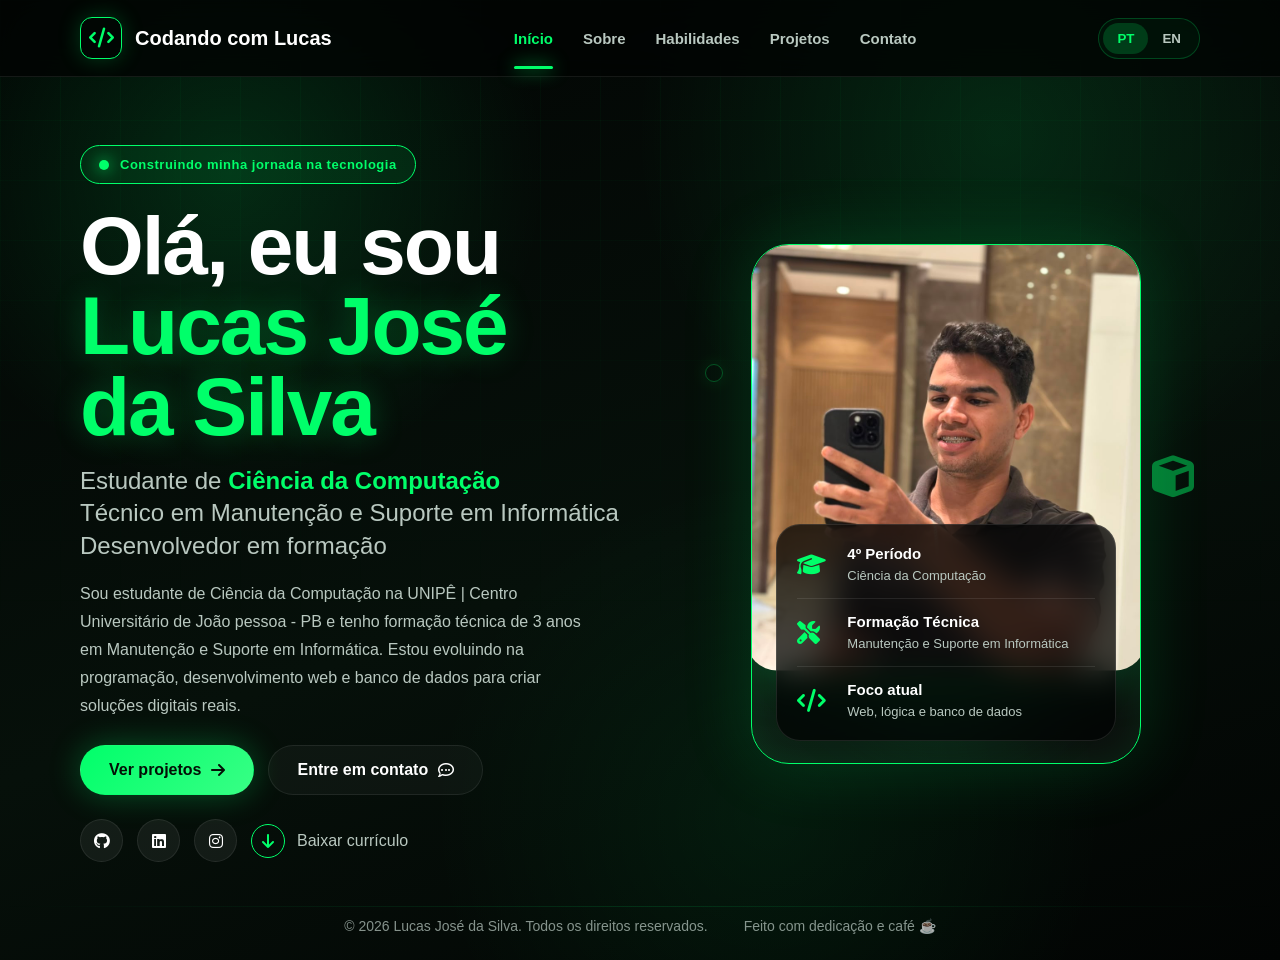
==== index.html @ 845e0bb3 "Add files via upload" ====
<!DOCTYPE html>
<html lang="pt-BR">
<head>
  <meta charset="UTF-8" />
  <meta name="viewport" content="width=device-width, initial-scale=1.0" />

<title>Lucas José da Silva | Desenvolvedor em Formação</title>

<meta
  name="description"
  content="Portfólio de Lucas José da Silva, estudante de Ciência da Computação e desenvolvedor em formação."
/>
  <!-- Ícones -->
  <link
    rel="stylesheet"
    href="https://cdnjs.cloudflare.com/ajax/libs/font-awesome/6.5.1/css/all.min.css"
  />

  <!-- CSS -->
  <link rel="stylesheet" href="style.css" />
</head>

<body>
  <header class="header">
    <div class="container navbar">
      <a href="index.html" class="logo"> 
        <div class="logo-icon">
          <i class="fa-solid fa-code"></i>
        </div>
        <span>Codando com Lucas</span>
      </a>

      <nav class="menu">
  <a href="index.html" class="active" data-i18n="navHome">Início</a>
  <a href="sobre.html" data-i18n="navAbout">Sobre</a>
  <a href="habilidades.html" data-i18n="navSkills">Habilidades</a>
  <a href="projetos.html" data-i18n="navProjects">Projetos</a>
  <a href="contato.html" data-i18n="navContact">Contato</a>
</nav>

      <div class="language-switch">
        <button class="lang-option active" id="ptBtn">PT</button>
        <button class="lang-option" id="enBtn">EN</button>
      </div>
    </div>

  </header>

  <main>
    <!-- INÍCIO -->
    <section id="inicio" class="hero">
      <div class="container hero-content">
        <div class="hero-text">
          <div class="badge">
            <span class="badge-dot"></span>
            <span data-i18n="badge">Construindo minha jornada na tecnologia</span>
          </div>

          <h1>
            <span data-i18n="heroHello">Olá, eu sou</span>
            <strong>Lucas José<br />da Silva</strong>
          </h1>

          <h2>
  <span data-i18n="heroRole1">Estudante de</span>
  <strong data-i18n="heroRole2">Ciência da Computação</strong><br />
  <span data-i18n="heroRole3">Técnico em Manutenção e Suporte em Informática</span><br />
  <span data-i18n="heroRole4">Desenvolvedor em formação</span>
</h2>

          <p class="hero-description" data-i18n="heroDescription">
  Sou estudante de Ciência da Computação na UNIPÊ | Centro Universitário de João pessoa - PB  e tenho
  formação técnica de 3 anos em Manutenção e Suporte em Informática. Estou
  evoluindo na programação, desenvolvimento web e banco de dados para criar
  soluções digitais reais.
</p>

          <div class="hero-actions">
            <a href="projetos.html" class="btn btn-primary">
              <span data-i18n="btnProjects">Ver projetos</span>
              <i class="fa-solid fa-arrow-right"></i>
            </a>

            <a href="contato.html" class="btn btn-outline">
              <span data-i18n="btnContact">Entre em contato</span>
              <i class="fa-regular fa-comment-dots"></i>
            </a>
          </div>

          <div class="social-row">
            <a href="https://github.com/LucasJose17" target="_blank" class="social-icon" aria-label="GitHub">
              <i class="fa-brands fa-github"></i>
            </a>

            <a href="#" target="_blank" class="social-icon" aria-label="LinkedIn">
              <i class="fa-brands fa-linkedin"></i>
            </a>

            <a href="https://www.instagram.com/codandocomlucas" target="_blank" class="social-icon" aria-label="Instagram">
              <i class="fa-brands fa-instagram"></i>
            </a>

            <a href="#" class="download-cv">
              <span class="download-icon">
                <i class="fa-solid fa-arrow-down"></i>
              </span>
              <span data-i18n="downloadCv">Baixar currículo</span>
            </a>
          </div>
        </div>

        <div class="hero-image-area">
          <div class="tech-orbit orbit-one"></div>
          <div class="tech-orbit orbit-two"></div>
          <div class="tech-cube">
            <i class="fa-solid fa-cube"></i>
          </div>

          <div class="photo-card">
            <div class="photo-glow"></div>

            <img
              src="foto-lucas.jpg"
              alt="Foto de Lucas José da Silva"
              class="profile-photo"
              onerror="this.style.display='none'; document.querySelector('.photo-fallback').style.display='grid';"
            />

            <div class="photo-fallback">LJ</div>

            <div class="info-card">
              <div class="info-item">
                <i class="fa-solid fa-graduation-cap"></i>
                <div>
                  <strong>4º Período</strong>
                  <span data-i18n="infoCourse">Ciência da Computação</span>
                </div>
              </div>

              <div class="info-line"></div>

              <div class="info-item">
  <i class="fa-solid fa-screwdriver-wrench"></i>
  <div>
    <strong data-i18n="infoFocus">Formação Técnica</strong>
    <span data-i18n="infoFocusText">Manutenção e Suporte em Informática</span>
  </div>
</div>

              <div class="info-line"></div>

              <div class="info-item">
  <i class="fa-solid fa-code"></i>
  <div>
    <strong data-i18n="infoGoal">Foco atual</strong>
    <span data-i18n="infoGoalText">Web, lógica e banco de dados</span>
  </div>
</div>
              </div>
            </div>
          </div>
        </div>
      </div>
    </section>
  </main>

  <footer>
    <p>© 2026 Lucas José da Silva. Todos os direitos reservados.</p>
    <p data-i18n="footerText">Feito com dedicação e café ☕</p>
  </footer>

  <script src="script.js"></script>
</body>
</html>
---- style.css ----
* {
  margin: 0;
  padding: 0;
  box-sizing: border-box;
  scroll-behavior: smooth;
}

:root {
  --bg: #020403;
  --bg-2: #06100a;
  --card: rgba(255, 255, 255, 0.055);
  --card-2: rgba(0, 255, 112, 0.08);
  --border: rgba(0, 255, 112, 0.22);
  --border-2: rgba(255, 255, 255, 0.08);
  --text: #ffffff;
  --muted: #b9c8c0;
  --primary: #00ff6a;
  --primary-2: #38ff85;
  --dark: #031006;
  --line: rgba(0, 255, 112, 0.13);
}

body {
  font-family: Arial, Helvetica, sans-serif;
  background:
    radial-gradient(circle at 18% 18%, rgba(0, 255, 106, 0.14), transparent 24%),
    radial-gradient(circle at 78% 14%, rgba(0, 255, 106, 0.12), transparent 28%),
    radial-gradient(circle at 60% 85%, rgba(0, 255, 106, 0.07), transparent 30%),
    linear-gradient(160deg, #020403, #06100a 55%, #020403);
  color: var(--text);
  min-height: 100vh;
  overflow-x: hidden;
}

body::before {
  content: "";
  position: fixed;
  inset: 0;
  background-image:
    linear-gradient(rgba(0, 255, 106, 0.035) 1px, transparent 1px),
    linear-gradient(90deg, rgba(0, 255, 106, 0.035) 1px, transparent 1px);
  background-size: 60px 60px;
  mask-image: linear-gradient(to bottom, black, transparent 72%);
  pointer-events: none;
  z-index: -1;
}

a {
  color: inherit;
  text-decoration: none;
}

.container {
  width: min(1120px, 92%);
  margin: 0 auto;
}

/* HEADER */
.header {
  position: sticky;
  top: 0;
  z-index: 100;
  backdrop-filter: blur(18px);
  background: rgba(2, 4, 3, 0.82);
  border-bottom: 1px solid var(--border-2);
}

.navbar {
  height: 76px;
  display: flex;
  align-items: center;
  justify-content: space-between;
}

.logo {
  display: flex;
  align-items: center;
  gap: 13px;
  font-weight: 900;
  font-size: 20px;
}

.logo-icon {
  width: 42px;
  height: 42px;
  border: 1px solid var(--primary);
  border-radius: 12px;
  display: grid;
  place-items: center;
  color: var(--primary);
  box-shadow: 0 0 22px rgba(0, 255, 106, 0.22);
}

.menu {
  display: flex;
  align-items: center;
  gap: 30px;
}

.menu a {
  color: var(--muted);
  font-weight: 700;
  font-size: 15px;
  position: relative;
  transition: 0.25s;
}

.menu a:hover,
.menu a.active {
  color: var(--primary);
}

.menu a.active::after {
  content: "";
  position: absolute;
  left: 0;
  bottom: -22px;
  width: 100%;
  height: 3px;
  background: var(--primary);
  border-radius: 20px;
  box-shadow: 0 0 18px var(--primary);
}

.language-switch {
  display: flex;
  align-items: center;
  border: 1px solid var(--border);
  border-radius: 999px;
  padding: 4px;
  background: rgba(0, 255, 106, 0.045);
}

.lang-option {
  border: none;
  background: transparent;
  color: var(--muted);
  padding: 8px 14px;
  border-radius: 999px;
  cursor: pointer;
  font-weight: 900;
}

.lang-option.active {
  background: rgba(0, 255, 106, 0.18);
  color: var(--primary);
}

/* HERO */
.hero {
  position: relative;
  padding: 68px 0 44px;
}

.hero::after {
  content: "";
  position: absolute;
  left: 0;
  right: 0;
  bottom: -1px;
  height: 1px;
  background: linear-gradient(90deg, transparent, var(--line), transparent);
}

.hero-content {
  display: grid;
  grid-template-columns: 1.05fr 0.95fr;
  align-items: center;
  gap: 52px;
}

.badge {
  width: fit-content;
  display: inline-flex;
  align-items: center;
  gap: 11px;
  padding: 11px 18px;
  border-radius: 999px;
  border: 1px solid var(--primary);
  color: var(--primary);
  background: rgba(0, 255, 106, 0.08);
  font-size: 13px;
  font-weight: 900;
  letter-spacing: 0.5px;
  margin-bottom: 22px;
}

.badge-dot {
  width: 10px;
  height: 10px;
  border-radius: 999px;
  background: var(--primary);
  box-shadow: 0 0 16px var(--primary);
}

.hero-text h1 {
  font-size: clamp(44px, 6.7vw, 82px);
  line-height: 0.98;
  margin-bottom: 18px;
  letter-spacing: -2px;
}

.hero-text h1 span {
  display: block;
  color: white;
}

.hero-text h1 strong {
  display: block;
  color: var(--primary);
  text-shadow: 0 0 30px rgba(0, 255, 106, 0.25);
}

.hero-text h2 {
  font-size: 24px;
  line-height: 1.35;
  color: var(--muted);
  font-weight: 500;
  margin-bottom: 18px;
}

.hero-text h2 strong {
  color: var(--primary);
  font-weight: 900;
}

.hero-text p {
  max-width: 520px;
  color: var(--muted);
  line-height: 1.75;
  font-size: 16px;
  margin-bottom: 25px;
}

.hero-actions {
  display: flex;
  gap: 14px;
  flex-wrap: wrap;
  margin-bottom: 24px;
}

.btn {
  display: inline-flex;
  align-items: center;
  justify-content: center;
  gap: 10px;
  min-height: 50px;
  padding: 0 28px;
  border-radius: 999px;
  font-weight: 900;
  transition: 0.25s;
  border: 1px solid transparent;
}

.btn:hover {
  transform: translateY(-4px);
}

.btn-primary {
  background: linear-gradient(135deg, var(--primary), var(--primary-2));
  color: var(--dark);
  box-shadow: 0 0 32px rgba(0, 255, 106, 0.28);
}

.btn-outline {
  border-color: var(--border-2);
  background: rgba(255, 255, 255, 0.035);
  color: white;
}

.social-row {
  display: flex;
  align-items: center;
  flex-wrap: wrap;
  gap: 14px;
}

.social-icon {
  width: 43px;
  height: 43px;
  border-radius: 999px;
  display: grid;
  place-items: center;
  background: rgba(255, 255, 255, 0.06);
  border: 1px solid var(--border-2);
  color: white;
  transition: 0.25s;
}

.social-icon:hover {
  color: var(--primary);
  border-color: var(--primary);
  transform: translateY(-4px);
  box-shadow: 0 0 24px rgba(0, 255, 106, 0.18);
}

.download-cv {
  display: inline-flex;
  align-items: center;
  gap: 12px;
  color: var(--muted);
  transition: 0.25s;
}

.download-cv:hover {
  color: var(--primary);
}

.download-icon {
  width: 34px;
  height: 34px;
  border-radius: 999px;
  border: 1px solid var(--primary);
  display: grid;
  place-items: center;
  color: var(--primary);
}

/* FOTO */
.hero-image-area {
  position: relative;
  min-height: 520px;
  display: flex;
  align-items: center;
  justify-content: center;
}

.photo-card {
  position: relative;
  width: min(390px, 100%);
  height: 520px;
  border-radius: 38px;
  border: 1px solid var(--primary);
  background:
    radial-gradient(circle at center, rgba(0, 255, 106, 0.20), transparent 58%),
    rgba(255, 255, 255, 0.035);
  box-shadow:
    0 0 70px rgba(0, 255, 106, 0.16),
    inset 0 0 35px rgba(0, 255, 106, 0.08);
  overflow: hidden;
}

.photo-glow {
  position: absolute;
  inset: 38px;
  border-radius: 50%;
  background: rgba(0, 255, 106, 0.18);
  filter: blur(40px);
}

.profile-photo {
  position: absolute;
  left: 50%;
  top: 8px;
  transform: translateX(-50%) scale(1.12);
  width: 92%;
  height: 76%;
  object-fit: cover;
  object-position: center 18%;
  z-index: 2;
  border-radius: 28px;
  filter: drop-shadow(0 0 24px rgba(0, 255, 106, 0.25));
}

.photo-fallback {
  display: none;
  position: absolute;
  inset: 40px 40px 160px;
  border-radius: 32px;
  place-items: center;
  font-size: 72px;
  font-weight: 900;
  color: var(--primary);
  background: rgba(0, 255, 106, 0.08);
  z-index: 2;
}

.info-card {
  position: absolute;
  left: 24px;
  right: 24px;
  bottom: 22px;
  padding: 20px;
  border-radius: 24px;
  background: rgba(2, 4, 3, 0.74);
  backdrop-filter: blur(16px);
  border: 1px solid rgba(255, 255, 255, 0.10);
  z-index: 5;
}

.info-item {
  display: flex;
  align-items: center;
  gap: 18px;
}

.info-item i {
  width: 32px;
  color: var(--primary);
  font-size: 23px;
}

.info-item strong {
  display: block;
  font-size: 15px;
  margin-bottom: 4px;
}

.info-item span {
  color: var(--muted);
  font-size: 13px;
}

.info-line {
  height: 1px;
  background: rgba(255, 255, 255, 0.09);
  margin: 14px 0;
}

.tech-orbit {
  position: absolute;
  border: 1px solid rgba(0, 255, 106, 0.28);
  border-radius: 999px;
  box-shadow: 0 0 18px rgba(0, 255, 106, 0.14);
}

.orbit-one {
  width: 18px;
  height: 18px;
  left: 12px;
  top: 120px;
}

.orbit-two {
  width: 10px;
  height: 10px;
  right: 70px;
  top: 35px;
}

.tech-cube {
  position: absolute;
  right: 6px;
  top: 210px;
  color: rgba(0, 255, 106, 0.45);
  font-size: 42px;
}

/* LINHA */
.wave-line {
  width: 100%;
  height: 42px;
  background:
    radial-gradient(80% 70% at 50% 0%, rgba(0, 255, 106, 0.11), transparent 60%);
  border-top: 1px solid rgba(0, 255, 106, 0.18);
}

/* MÉTRICAS */
.metrics-section {
  padding: 0 0 28px;
}

.metrics {
  display: grid;
  grid-template-columns: repeat(4, 1fr);
  border: 1px solid var(--border-2);
  background: rgba(255, 255, 255, 0.035);
  border-radius: 16px;
  overflow: hidden;
  box-shadow: 0 0 42px rgba(0, 255, 106, 0.07);
}

.metric {
  display: flex;
  align-items: center;
  gap: 22px;
  padding: 26px 34px;
  border-right: 1px solid var(--border-2);
}

.metric:last-child {
  border-right: none;
}

.metric i {
  color: var(--primary);
  font-size: 34px;
}

.metric strong {
  display: block;
  color: var(--primary);
  font-size: 32px;
  line-height: 1;
  margin-bottom: 8px;
}

.metric span {
  color: var(--muted);
  line-height: 1.35;
}

/* SEÇÕES */
.section {
  padding: 34px 0 34px;
}

.section-label {
  display: inline-block;
  color: var(--primary);
  text-transform: uppercase;
  font-size: 13px;
  font-weight: 900;
  margin-bottom: 10px;
}

.section-title {
  font-size: clamp(28px, 4vw, 36px);
  margin-bottom: 14px;
}

.section-description {
  color: var(--muted);
  line-height: 1.65;
  max-width: 610px;
  margin-bottom: 26px;
}

/* SOBRE */
.about-grid {
  display: grid;
  grid-template-columns: repeat(3, 1fr);
  gap: 22px;
}

.about-card {
  padding: 24px;
  border-radius: 16px;
  background:
    linear-gradient(135deg, rgba(0, 255, 106, 0.055), rgba(255, 255, 255, 0.03));
  border: 1px solid var(--border-2);
  display: flex;
  gap: 22px;
  min-height: 140px;
  transition: 0.25s;
}

.about-card:hover {
  transform: translateY(-5px);
  border-color: var(--border);
}

.about-card i {
  color: var(--primary);
  font-size: 30px;
  margin-top: 4px;
}

.about-card h3 {
  margin-bottom: 8px;
}

.about-card p {
  color: var(--muted);
  line-height: 1.55;
  font-size: 15px;
}

/* HABILIDADES */
.skills-grid {
  display: grid;
  grid-template-columns: repeat(7, 1fr);
  gap: 14px;
}

.skill-card {
  min-height: 130px;
  border-radius: 14px;
  border: 1px solid var(--border-2);
  background: rgba(255, 255, 255, 0.035);
  display: grid;
  place-items: center;
  text-align: center;
  padding: 18px;
  transition: 0.25s;
}

.skill-card:hover {
  transform: translateY(-5px);
  border-color: var(--border);
  box-shadow: 0 0 28px rgba(0, 255, 106, 0.10);
}

.skill-card i {
  font-size: 42px;
  margin-bottom: 10px;
}

.skill-card h3 {
  font-size: 16px;
  margin-bottom: 6px;
}

.skill-card span {
  color: var(--muted);
  font-size: 14px;
}

.html {
  color: #e44d26;
}

.css {
  color: #1572b6;
}

.js {
  color: #f7df1e;
}

.python {
  color: #3776ab;
}

.java {
  color: #f89820;
}

.mysql {
  color: #00758f;
}

.git {
  color: #f05032;
}

.center-button {
  margin-top: 20px;
  display: flex;
  justify-content: center;
}

.btn-small {
  display: inline-flex;
  align-items: center;
  gap: 12px;
  border: 1px solid var(--primary);
  color: var(--primary);
  padding: 12px 40px;
  border-radius: 999px;
  font-weight: 900;
  transition: 0.25s;
}

.btn-small:hover {
  background: rgba(0, 255, 106, 0.10);
}

/* PROJETOS */
.projects-grid {
  display: grid;
  grid-template-columns: repeat(4, 1fr);
  gap: 18px;
}

.project-card {
  position: relative;
  min-height: 220px;
  border-radius: 16px;
  border: 1px solid var(--border-2);
  background:
    linear-gradient(135deg, rgba(0, 255, 106, 0.06), rgba(255, 255, 255, 0.03));
  padding: 26px 20px;
  text-align: center;
  overflow: hidden;
  transition: 0.25s;
}

.project-card::before {
  content: "";
  position: absolute;
  width: 90px;
  height: 90px;
  left: -30px;
  top: -30px;
  background: rgba(0, 255, 106, 0.08);
  filter: blur(8px);
}

.project-card:hover {
  transform: translateY(-5px);
  border-color: var(--border);
}

.project-number {
  position: absolute;
  left: 16px;
  top: 14px;
  color: var(--primary);
  font-weight: 900;
  font-size: 18px;
}

.project-card i {
  margin-top: 22px;
  color: var(--primary);
  font-size: 42px;
  margin-bottom: 16px;
}

.project-card h3 {
  margin-bottom: 10px;
  font-size: 17px;
}

.project-card p {
  color: var(--muted);
  line-height: 1.45;
  font-size: 14px;
  margin-bottom: 18px;
}

.project-tags {
  display: flex;
  justify-content: center;
  gap: 8px;
  flex-wrap: wrap;
}

.project-tags span {
  color: var(--primary);
  border: 1px solid rgba(0, 255, 106, 0.22);
  background: rgba(0, 255, 106, 0.08);
  border-radius: 999px;
  padding: 5px 12px;
  font-size: 12px;
}

/* CONTATO */
.contact-section {
  padding: 28px 0 18px;
}

.contact-box {
  min-height: 92px;
  padding: 20px 28px;
  border-radius: 16px;
  border: 1px solid var(--border-2);
  background:
    linear-gradient(135deg, rgba(0, 255, 106, 0.08), rgba(255, 255, 255, 0.035));
  display: grid;
  grid-template-columns: auto 1fr auto;
  align-items: center;
  gap: 24px;
}

.contact-icon {
  color: var(--primary);
  font-size: 48px;
  filter: drop-shadow(0 0 18px rgba(0, 255, 106, 0.35));
}

.contact-text h2 {
  font-size: 28px;
  margin-bottom: 6px;
}

.contact-text p {
  color: var(--muted);
  line-height: 1.45;
}

.contact-actions {
  display: flex;
  align-items: center;
  gap: 12px;
}

/* FOOTER */
footer {
  padding: 12px 0 26px;
  display: flex;
  justify-content: center;
  gap: 36px;
  color: rgba(185, 200, 192, 0.72);
  font-size: 14px;
}

/* RESPONSIVO */
@media (max-width: 1020px) {
  .hero-content {
    grid-template-columns: 1fr;
  }

  .hero-image-area {
    min-height: 460px;
  }

  .metrics {
    grid-template-columns: repeat(2, 1fr);
  }

  .metric:nth-child(2) {
    border-right: none;
  }

  .about-grid {
    grid-template-columns: 1fr;
  }

  .skills-grid {
    grid-template-columns: repeat(3, 1fr);
  }

  .projects-grid {
    grid-template-columns: repeat(2, 1fr);
  }

  .contact-box {
    grid-template-columns: 1fr;
    text-align: center;
  }

  .contact-actions {
    justify-content: center;
    flex-wrap: wrap;
  }
}

/* AJUSTE GERAL PARA CELULAR */
@media (max-width: 760px) {
  .container {
    width: min(92%, 680px);
  }

  .header {
    position: sticky;
    top: 0;
  }

  .navbar {
    height: auto;
    padding: 16px 0;
    flex-wrap: wrap;
    gap: 14px;
  }

  .logo span {
    font-size: 18px;
  }

  .logo-icon {
    width: 48px;
    height: 48px;
  }

  .language-switch {
    margin-left: auto;
  }

  .menu {
    display: flex;
    width: 100%;
    overflow-x: auto;
    gap: 18px;
    padding: 12px 0 6px;
  }

  .menu a {
    white-space: nowrap;
    font-size: 14px;
  }

  .menu a.active::after {
    bottom: -7px;
  }

  .hero {
    padding-top: 38px;
    padding-bottom: 50px;
  }

  .hero-content {
    display: flex;
    flex-direction: column;
    gap: 34px;
  }

  .badge {
    max-width: 100%;
    font-size: 13px;
    line-height: 1.4;
  }

  .hero-text h1 {
    font-size: 46px;
    line-height: 1;
    letter-spacing: -1px;
  }

  .hero-text h2 {
    font-size: 20px;
    line-height: 1.45;
  }

  .hero-description,
  .hero-text p {
    max-width: 100%;
    font-size: 17px;
    line-height: 1.7;
    margin-bottom: 24px;
  }

  .hero-actions {
    flex-direction: column;
    margin-bottom: 24px;
  }

  .btn {
    width: 100%;
  }

  .social-row {
    margin-bottom: 22px;
  }

  .hero-image-area {
    min-height: auto;
    margin-top: 8px;
  }

  .photo-card {
    width: 100%;
    max-width: 360px;
    height: 470px;
    margin: 0 auto;
  }

  .profile-photo {
    top: 0;
    width: 100%;
    height: 62%;
    transform: translateX(-50%) scale(1.08);
    object-position: center 25%;
  }

  .info-card {
    left: 16px;
    right: 16px;
    bottom: 16px;
    padding: 17px;
  }

  .info-item {
    gap: 14px;
  }

  .info-item i {
    font-size: 21px;
  }

  .info-item strong {
    font-size: 15px;
  }

  .info-item span {
    font-size: 13px;
  }

  .metrics {
    grid-template-columns: 1fr;
  }

  .metric {
    border-right: none;
    border-bottom: 1px solid var(--border-2);
  }

  .metric:last-child {
    border-bottom: none;
  }

  .skills-grid {
    grid-template-columns: repeat(2, 1fr);
  }

  .projects-grid {
    grid-template-columns: 1fr;
  }

  .page-section {
    min-height: auto;
    padding-top: 60px;
    padding-bottom: 60px;
  }

  footer {
    flex-direction: column;
    gap: 8px;
    padding: 35px 20px;
    text-align: center;
    line-height: 1.6;
  }
}

@media (max-width: 430px) {
  .hero-text h1 {
    font-size: 42px;
  }

  .hero-text h2 {
    font-size: 19px;
  }

  .photo-card {
    height: 430px;
  }

  .info-card {
    left: 14px;
    right: 14px;
    bottom: 14px;
  }

  .skills-grid {
    grid-template-columns: 1fr;
  }
}

.page-section {
  min-height: calc(100vh - 76px);
  display: flex;
  align-items: center;
  padding-top: 90px;
  padding-bottom: 90px;
}

.hero-description {
  max-width: 520px;
  color: var(--muted);
  line-height: 1.75;
  font-size: 16px;
  margin-bottom: 25px;
}
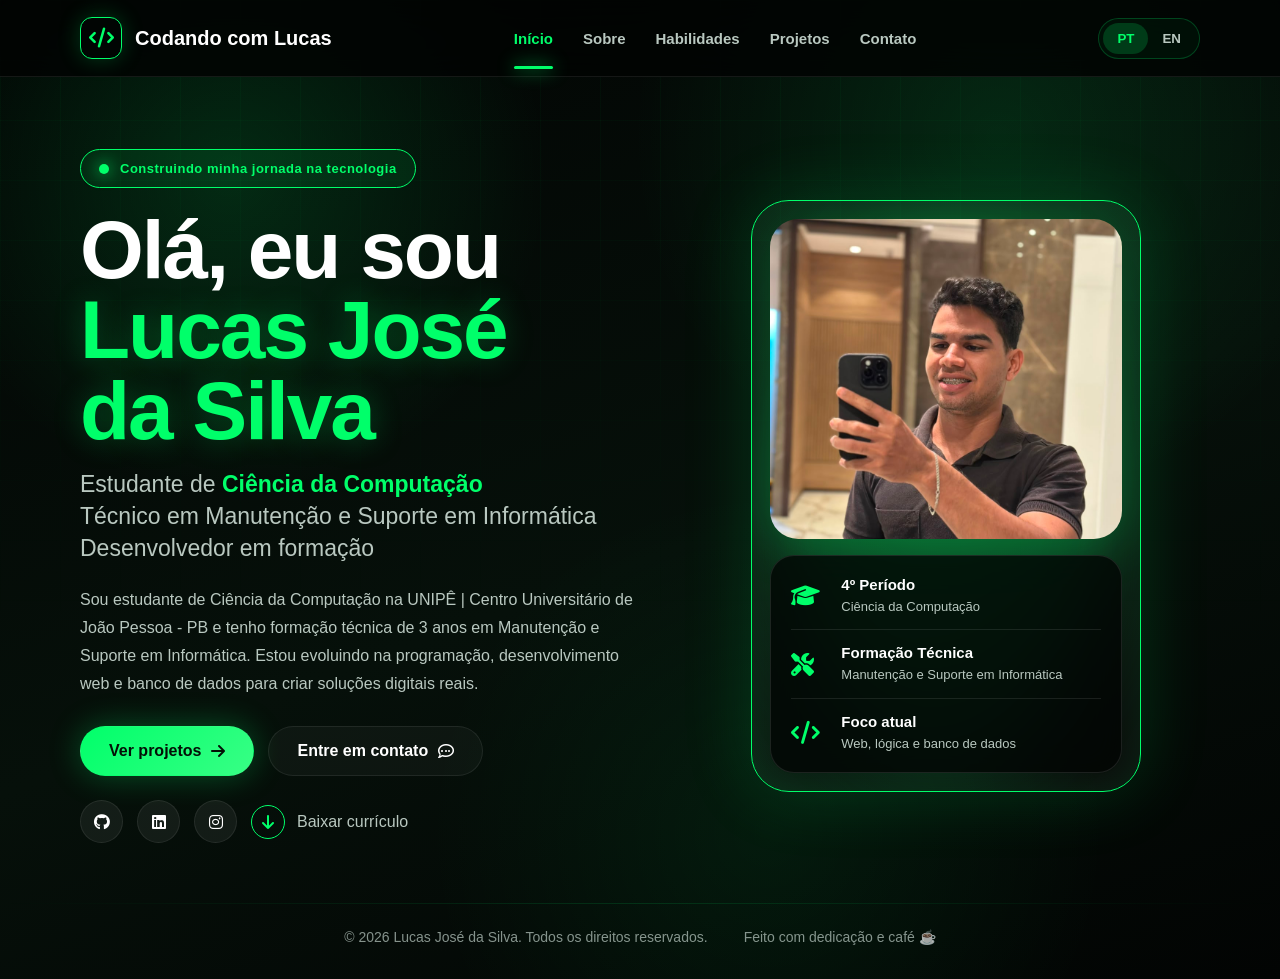
==== commit 18cb593e: "Add files via upload" ====
--- a/index.html
+++ b/index.html
@@ -4,12 +4,13 @@
   <meta charset="UTF-8" />
   <meta name="viewport" content="width=device-width, initial-scale=1.0" />
 
-<title>Lucas José da Silva | Desenvolvedor em Formação</title>
+  <title>Lucas José da Silva | Desenvolvedor em Formação</title>
 
-<meta
-  name="description"
-  content="Portfólio de Lucas José da Silva, estudante de Ciência da Computação e desenvolvedor em formação."
-/>
+  <meta
+    name="description"
+    content="Portfólio de Lucas José da Silva, estudante de Ciência da Computação e desenvolvedor em formação."
+  />
+
   <!-- Ícones -->
   <link
     rel="stylesheet"
@@ -17,13 +18,13 @@
   />
 
   <!-- CSS -->
-  <link rel="stylesheet" href="style.css" />
+  <link rel="stylesheet" href="style.css?v=20" />
 </head>
 
 <body>
   <header class="header">
     <div class="container navbar">
-      <a href="index.html" class="logo"> 
+      <a href="index.html" class="logo">
         <div class="logo-icon">
           <i class="fa-solid fa-code"></i>
         </div>
@@ -31,23 +32,21 @@
       </a>
 
       <nav class="menu">
-  <a href="index.html" class="active" data-i18n="navHome">Início</a>
-  <a href="sobre.html" data-i18n="navAbout">Sobre</a>
-  <a href="habilidades.html" data-i18n="navSkills">Habilidades</a>
-  <a href="projetos.html" data-i18n="navProjects">Projetos</a>
-  <a href="contato.html" data-i18n="navContact">Contato</a>
-</nav>
+        <a href="index.html" class="active" data-i18n="navHome">Início</a>
+        <a href="sobre.html" data-i18n="navAbout">Sobre</a>
+        <a href="habilidades.html" data-i18n="navSkills">Habilidades</a>
+        <a href="projetos.html" data-i18n="navProjects">Projetos</a>
+        <a href="contato.html" data-i18n="navContact">Contato</a>
+      </nav>
 
       <div class="language-switch">
         <button class="lang-option active" id="ptBtn">PT</button>
         <button class="lang-option" id="enBtn">EN</button>
       </div>
     </div>
-
   </header>
 
   <main>
-    <!-- INÍCIO -->
     <section id="inicio" class="hero">
       <div class="container hero-content">
         <div class="hero-text">
@@ -62,18 +61,18 @@
           </h1>
 
           <h2>
-  <span data-i18n="heroRole1">Estudante de</span>
-  <strong data-i18n="heroRole2">Ciência da Computação</strong><br />
-  <span data-i18n="heroRole3">Técnico em Manutenção e Suporte em Informática</span><br />
-  <span data-i18n="heroRole4">Desenvolvedor em formação</span>
-</h2>
+            <span data-i18n="heroRole1">Estudante de</span>
+            <strong data-i18n="heroRole2">Ciência da Computação</strong><br />
+            <span data-i18n="heroRole3">Técnico em Manutenção e Suporte em Informática</span><br />
+            <span data-i18n="heroRole4">Desenvolvedor em formação</span>
+          </h2>
 
           <p class="hero-description" data-i18n="heroDescription">
-  Sou estudante de Ciência da Computação na UNIPÊ | Centro Universitário de João pessoa - PB  e tenho
-  formação técnica de 3 anos em Manutenção e Suporte em Informática. Estou
-  evoluindo na programação, desenvolvimento web e banco de dados para criar
-  soluções digitais reais.
-</p>
+            Sou estudante de Ciência da Computação na UNIPÊ | Centro Universitário de João Pessoa - PB
+            e tenho formação técnica de 3 anos em Manutenção e Suporte em Informática.
+            Estou evoluindo na programação, desenvolvimento web e banco de dados para criar
+            soluções digitais reais.
+          </p>
 
           <div class="hero-actions">
             <a href="projetos.html" class="btn btn-primary">
@@ -88,7 +87,12 @@
           </div>
 
           <div class="social-row">
-            <a href="https://github.com/LucasJose17" target="_blank" class="social-icon" aria-label="GitHub">
+            <a
+              href="https://github.com/LucasJose17"
+              target="_blank"
+              class="social-icon"
+              aria-label="GitHub"
+            >
               <i class="fa-brands fa-github"></i>
             </a>
 
@@ -96,7 +100,12 @@
               <i class="fa-brands fa-linkedin"></i>
             </a>
 
-            <a href="https://www.instagram.com/codandocomlucas" target="_blank" class="social-icon" aria-label="Instagram">
+            <a
+              href="https://www.instagram.com/codandocomlucas"
+              target="_blank"
+              class="social-icon"
+              aria-label="Instagram"
+            >
               <i class="fa-brands fa-instagram"></i>
             </a>
 
@@ -110,12 +119,6 @@
         </div>
 
         <div class="hero-image-area">
-          <div class="tech-orbit orbit-one"></div>
-          <div class="tech-orbit orbit-two"></div>
-          <div class="tech-cube">
-            <i class="fa-solid fa-cube"></i>
-          </div>
-
           <div class="photo-card">
             <div class="photo-glow"></div>
 
@@ -123,10 +126,7 @@
               src="foto-lucas.jpg"
               alt="Foto de Lucas José da Silva"
               class="profile-photo"
-              onerror="this.style.display='none'; document.querySelector('.photo-fallback').style.display='grid';"
             />
-
-            <div class="photo-fallback">LJ</div>
 
             <div class="info-card">
               <div class="info-item">
@@ -140,22 +140,21 @@
               <div class="info-line"></div>
 
               <div class="info-item">
-  <i class="fa-solid fa-screwdriver-wrench"></i>
-  <div>
-    <strong data-i18n="infoFocus">Formação Técnica</strong>
-    <span data-i18n="infoFocusText">Manutenção e Suporte em Informática</span>
-  </div>
-</div>
+                <i class="fa-solid fa-screwdriver-wrench"></i>
+                <div>
+                  <strong data-i18n="infoFocus">Formação Técnica</strong>
+                  <span data-i18n="infoFocusText">Manutenção e Suporte em Informática</span>
+                </div>
+              </div>
 
               <div class="info-line"></div>
 
               <div class="info-item">
-  <i class="fa-solid fa-code"></i>
-  <div>
-    <strong data-i18n="infoGoal">Foco atual</strong>
-    <span data-i18n="infoGoalText">Web, lógica e banco de dados</span>
-  </div>
-</div>
+                <i class="fa-solid fa-code"></i>
+                <div>
+                  <strong data-i18n="infoGoal">Foco atual</strong>
+                  <span data-i18n="infoGoalText">Web, lógica e banco de dados</span>
+                </div>
               </div>
             </div>
           </div>
@@ -169,6 +168,6 @@
     <p data-i18n="footerText">Feito com dedicação e café ☕</p>
   </footer>
 
-  <script src="script.js"></script>
+  <script src="script.js?v=20"></script>
 </body>
 </html>
--- a/style.css
+++ b/style.css
@@ -61,7 +61,7 @@
   top: 0;
   z-index: 100;
   backdrop-filter: blur(18px);
-  background: rgba(2, 4, 3, 0.82);
+  background: rgba(2, 4, 3, 0.88);
   border-bottom: 1px solid var(--border-2);
 }
 
@@ -70,6 +70,7 @@
   display: flex;
   align-items: center;
   justify-content: space-between;
+  gap: 28px;
 }
 
 .logo {
@@ -78,6 +79,7 @@
   gap: 13px;
   font-weight: 900;
   font-size: 20px;
+  white-space: nowrap;
 }
 
 .logo-icon {
@@ -103,6 +105,7 @@
   font-size: 15px;
   position: relative;
   transition: 0.25s;
+  white-space: nowrap;
 }
 
 .menu a:hover,
@@ -129,6 +132,7 @@
   border-radius: 999px;
   padding: 4px;
   background: rgba(0, 255, 106, 0.045);
+  flex-shrink: 0;
 }
 
 .lang-option {
@@ -149,7 +153,7 @@
 /* HERO */
 .hero {
   position: relative;
-  padding: 68px 0 44px;
+  padding: 72px 0 60px;
 }
 
 .hero::after {
@@ -171,6 +175,7 @@
 
 .badge {
   width: fit-content;
+  max-width: 100%;
   display: inline-flex;
   align-items: center;
   gap: 11px;
@@ -191,6 +196,7 @@
   border-radius: 999px;
   background: var(--primary);
   box-shadow: 0 0 16px var(--primary);
+  flex-shrink: 0;
 }
 
 .hero-text h1 {
@@ -212,11 +218,11 @@
 }
 
 .hero-text h2 {
-  font-size: 24px;
-  line-height: 1.35;
+  font-size: 23px;
+  line-height: 1.38;
   color: var(--muted);
   font-weight: 500;
-  margin-bottom: 18px;
+  margin-bottom: 22px;
 }
 
 .hero-text h2 strong {
@@ -224,12 +230,12 @@
   font-weight: 900;
 }
 
-.hero-text p {
-  max-width: 520px;
+.hero-description {
+  max-width: 620px;
   color: var(--muted);
   line-height: 1.75;
   font-size: 16px;
-  margin-bottom: 25px;
+  margin-bottom: 28px;
 }
 
 .hero-actions {
@@ -316,10 +322,9 @@
   color: var(--primary);
 }
 
-/* FOTO */
+/* FOTO / CARD */
 .hero-image-area {
   position: relative;
-  min-height: 520px;
   display: flex;
   align-items: center;
   justify-content: center;
@@ -328,11 +333,12 @@
 .photo-card {
   position: relative;
   width: min(390px, 100%);
-  height: 520px;
+  height: auto;
+  padding: 18px;
   border-radius: 38px;
   border: 1px solid var(--primary);
   background:
-    radial-gradient(circle at center, rgba(0, 255, 106, 0.20), transparent 58%),
+    radial-gradient(circle at center, rgba(0, 255, 106, 0.18), transparent 60%),
     rgba(255, 255, 255, 0.035);
   box-shadow:
     0 0 70px rgba(0, 255, 106, 0.16),
@@ -342,50 +348,34 @@
 
 .photo-glow {
   position: absolute;
-  inset: 38px;
+  inset: 25px;
   border-radius: 50%;
-  background: rgba(0, 255, 106, 0.18);
+  background: rgba(0, 255, 106, 0.16);
   filter: blur(40px);
+  z-index: 1;
 }
 
 .profile-photo {
-  position: absolute;
-  left: 50%;
-  top: 8px;
-  transform: translateX(-50%) scale(1.12);
-  width: 92%;
-  height: 76%;
+  position: relative;
+  z-index: 2;
+  width: 100%;
+  height: 320px;
   object-fit: cover;
-  object-position: center 18%;
-  z-index: 2;
+  object-position: center 25%;
+  display: block;
   border-radius: 28px;
   filter: drop-shadow(0 0 24px rgba(0, 255, 106, 0.25));
 }
 
-.photo-fallback {
-  display: none;
-  position: absolute;
-  inset: 40px 40px 160px;
-  border-radius: 32px;
-  place-items: center;
-  font-size: 72px;
-  font-weight: 900;
-  color: var(--primary);
-  background: rgba(0, 255, 106, 0.08);
-  z-index: 2;
-}
-
 .info-card {
-  position: absolute;
-  left: 24px;
-  right: 24px;
-  bottom: 22px;
+  position: relative;
+  z-index: 3;
+  margin-top: 16px;
   padding: 20px;
   border-radius: 24px;
-  background: rgba(2, 4, 3, 0.74);
+  background: rgba(2, 4, 3, 0.78);
   backdrop-filter: blur(16px);
   border: 1px solid rgba(255, 255, 255, 0.10);
-  z-index: 5;
 }
 
 .info-item {
@@ -398,6 +388,7 @@
   width: 32px;
   color: var(--primary);
   font-size: 23px;
+  flex-shrink: 0;
 }
 
 .info-item strong {
@@ -409,6 +400,7 @@
 .info-item span {
   color: var(--muted);
   font-size: 13px;
+  line-height: 1.35;
 }
 
 .info-line {
@@ -417,92 +409,17 @@
   margin: 14px 0;
 }
 
-.tech-orbit {
-  position: absolute;
-  border: 1px solid rgba(0, 255, 106, 0.28);
-  border-radius: 999px;
-  box-shadow: 0 0 18px rgba(0, 255, 106, 0.14);
-}
-
-.orbit-one {
-  width: 18px;
-  height: 18px;
-  left: 12px;
-  top: 120px;
-}
-
-.orbit-two {
-  width: 10px;
-  height: 10px;
-  right: 70px;
-  top: 35px;
-}
-
-.tech-cube {
-  position: absolute;
-  right: 6px;
-  top: 210px;
-  color: rgba(0, 255, 106, 0.45);
-  font-size: 42px;
-}
-
-/* LINHA */
-.wave-line {
-  width: 100%;
-  height: 42px;
-  background:
-    radial-gradient(80% 70% at 50% 0%, rgba(0, 255, 106, 0.11), transparent 60%);
-  border-top: 1px solid rgba(0, 255, 106, 0.18);
-}
-
-/* MÉTRICAS */
-.metrics-section {
-  padding: 0 0 28px;
-}
-
-.metrics {
-  display: grid;
-  grid-template-columns: repeat(4, 1fr);
-  border: 1px solid var(--border-2);
-  background: rgba(255, 255, 255, 0.035);
-  border-radius: 16px;
-  overflow: hidden;
-  box-shadow: 0 0 42px rgba(0, 255, 106, 0.07);
-}
-
-.metric {
-  display: flex;
-  align-items: center;
-  gap: 22px;
-  padding: 26px 34px;
-  border-right: 1px solid var(--border-2);
-}
-
-.metric:last-child {
-  border-right: none;
-}
-
-.metric i {
-  color: var(--primary);
-  font-size: 34px;
-}
-
-.metric strong {
-  display: block;
-  color: var(--primary);
-  font-size: 32px;
-  line-height: 1;
-  margin-bottom: 8px;
-}
-
-.metric span {
-  color: var(--muted);
-  line-height: 1.35;
-}
-
-/* SEÇÕES */
+/* SEÇÕES DAS OUTRAS PÁGINAS */
+.page-section {
+  min-height: calc(100vh - 76px);
+  display: flex;
+  align-items: center;
+  padding-top: 90px;
+  padding-bottom: 90px;
+}
+
 .section {
-  padding: 34px 0 34px;
+  padding: 72px 0;
 }
 
 .section-label {
@@ -522,11 +439,10 @@
 .section-description {
   color: var(--muted);
   line-height: 1.65;
-  max-width: 610px;
+  max-width: 720px;
   margin-bottom: 26px;
 }
 
-/* SOBRE */
 .about-grid {
   display: grid;
   grid-template-columns: repeat(3, 1fr);
@@ -566,7 +482,6 @@
   font-size: 15px;
 }
 
-/* HABILIDADES */
 .skills-grid {
   display: grid;
   grid-template-columns: repeat(7, 1fr);
@@ -634,29 +549,6 @@
   color: #f05032;
 }
 
-.center-button {
-  margin-top: 20px;
-  display: flex;
-  justify-content: center;
-}
-
-.btn-small {
-  display: inline-flex;
-  align-items: center;
-  gap: 12px;
-  border: 1px solid var(--primary);
-  color: var(--primary);
-  padding: 12px 40px;
-  border-radius: 999px;
-  font-weight: 900;
-  transition: 0.25s;
-}
-
-.btn-small:hover {
-  background: rgba(0, 255, 106, 0.10);
-}
-
-/* PROJETOS */
 .projects-grid {
   display: grid;
   grid-template-columns: repeat(4, 1fr);
@@ -676,17 +568,6 @@
   transition: 0.25s;
 }
 
-.project-card::before {
-  content: "";
-  position: absolute;
-  width: 90px;
-  height: 90px;
-  left: -30px;
-  top: -30px;
-  background: rgba(0, 255, 106, 0.08);
-  filter: blur(8px);
-}
-
 .project-card:hover {
   transform: translateY(-5px);
   border-color: var(--border);
@@ -736,14 +617,13 @@
   font-size: 12px;
 }
 
-/* CONTATO */
 .contact-section {
-  padding: 28px 0 18px;
+  padding: 72px 0;
 }
 
 .contact-box {
   min-height: 92px;
-  padding: 20px 28px;
+  padding: 24px 28px;
   border-radius: 16px;
   border: 1px solid var(--border-2);
   background:
@@ -778,32 +658,21 @@
 
 /* FOOTER */
 footer {
-  padding: 12px 0 26px;
+  padding: 26px 20px 34px;
   display: flex;
   justify-content: center;
   gap: 36px;
   color: rgba(185, 200, 192, 0.72);
   font-size: 14px;
-}
-
-/* RESPONSIVO */
+  text-align: center;
+}
+
+/* RESPONSIVO TABLET */
 @media (max-width: 1020px) {
   .hero-content {
     grid-template-columns: 1fr;
   }
 
-  .hero-image-area {
-    min-height: 460px;
-  }
-
-  .metrics {
-    grid-template-columns: repeat(2, 1fr);
-  }
-
-  .metric:nth-child(2) {
-    border-right: none;
-  }
-
   .about-grid {
     grid-template-columns: 1fr;
   }
@@ -827,15 +696,10 @@
   }
 }
 
-/* AJUSTE GERAL PARA CELULAR */
+/* RESPONSIVO CELULAR */
 @media (max-width: 760px) {
   .container {
     width: min(92%, 680px);
-  }
-
-  .header {
-    position: sticky;
-    top: 0;
   }
 
   .navbar {
@@ -845,29 +709,30 @@
     gap: 14px;
   }
 
+  .logo {
+    width: 100%;
+  }
+
+  .logo-icon {
+    width: 50px;
+    height: 50px;
+    border-radius: 16px;
+  }
+
   .logo span {
-    font-size: 18px;
-  }
-
-  .logo-icon {
-    width: 48px;
-    height: 48px;
-  }
-
-  .language-switch {
-    margin-left: auto;
+    font-size: 20px;
   }
 
   .menu {
+    order: 2;
     display: flex;
     width: 100%;
     overflow-x: auto;
     gap: 18px;
-    padding: 12px 0 6px;
+    padding: 10px 0 12px;
   }
 
   .menu a {
-    white-space: nowrap;
     font-size: 14px;
   }
 
@@ -875,9 +740,13 @@
     bottom: -7px;
   }
 
+  .language-switch {
+    order: 3;
+    margin-left: auto;
+  }
+
   .hero {
-    padding-top: 38px;
-    padding-bottom: 50px;
+    padding: 34px 0 48px;
   }
 
   .hero-content {
@@ -887,68 +756,77 @@
   }
 
   .badge {
-    max-width: 100%;
     font-size: 13px;
     line-height: 1.4;
+    margin-bottom: 26px;
   }
 
   .hero-text h1 {
-    font-size: 46px;
+    font-size: 42px;
     line-height: 1;
     letter-spacing: -1px;
+    margin-bottom: 22px;
   }
 
   .hero-text h2 {
-    font-size: 20px;
+    font-size: 19px;
     line-height: 1.45;
-  }
-
-  .hero-description,
-  .hero-text p {
+    margin-bottom: 24px;
+  }
+
+  .hero-description {
     max-width: 100%;
-    font-size: 17px;
+    font-size: 16px;
     line-height: 1.7;
-    margin-bottom: 24px;
+    margin-bottom: 28px;
   }
 
   .hero-actions {
     flex-direction: column;
+    gap: 16px;
     margin-bottom: 24px;
   }
 
   .btn {
     width: 100%;
+    min-height: 58px;
   }
 
   .social-row {
-    margin-bottom: 22px;
+    gap: 14px;
+  }
+
+  .social-icon,
+  .download-icon {
+    width: 46px;
+    height: 46px;
+  }
+
+  .download-cv {
+    font-size: 15px;
   }
 
   .hero-image-area {
-    min-height: auto;
-    margin-top: 8px;
+    width: 100%;
   }
 
   .photo-card {
     width: 100%;
-    max-width: 360px;
-    height: 470px;
+    max-width: 380px;
     margin: 0 auto;
+    padding: 16px;
+    border-radius: 32px;
   }
 
   .profile-photo {
-    top: 0;
-    width: 100%;
-    height: 62%;
-    transform: translateX(-50%) scale(1.08);
+    height: 290px;
     object-position: center 25%;
+    border-radius: 24px;
   }
 
   .info-card {
-    left: 16px;
-    right: 16px;
-    bottom: 16px;
-    padding: 17px;
+    margin-top: 16px;
+    padding: 18px;
   }
 
   .info-item {
@@ -956,7 +834,7 @@
   }
 
   .info-item i {
-    font-size: 21px;
+    font-size: 22px;
   }
 
   .info-item strong {
@@ -965,27 +843,6 @@
 
   .info-item span {
     font-size: 13px;
-  }
-
-  .metrics {
-    grid-template-columns: 1fr;
-  }
-
-  .metric {
-    border-right: none;
-    border-bottom: 1px solid var(--border-2);
-  }
-
-  .metric:last-child {
-    border-bottom: none;
-  }
-
-  .skills-grid {
-    grid-template-columns: repeat(2, 1fr);
-  }
-
-  .projects-grid {
-    grid-template-columns: 1fr;
   }
 
   .page-section {
@@ -994,51 +851,35 @@
     padding-bottom: 60px;
   }
 
+  .skills-grid {
+    grid-template-columns: repeat(2, 1fr);
+  }
+
+  .projects-grid {
+    grid-template-columns: 1fr;
+  }
+
   footer {
     flex-direction: column;
     gap: 8px;
-    padding: 35px 20px;
-    text-align: center;
     line-height: 1.6;
   }
 }
 
 @media (max-width: 430px) {
   .hero-text h1 {
-    font-size: 42px;
+    font-size: 40px;
   }
 
   .hero-text h2 {
-    font-size: 19px;
-  }
-
-  .photo-card {
-    height: 430px;
-  }
-
-  .info-card {
-    left: 14px;
-    right: 14px;
-    bottom: 14px;
+    font-size: 18px;
+  }
+
+  .profile-photo {
+    height: 270px;
   }
 
   .skills-grid {
     grid-template-columns: 1fr;
   }
-}
-
-.page-section {
-  min-height: calc(100vh - 76px);
-  display: flex;
-  align-items: center;
-  padding-top: 90px;
-  padding-bottom: 90px;
-}
-
-.hero-description {
-  max-width: 520px;
-  color: var(--muted);
-  line-height: 1.75;
-  font-size: 16px;
-  margin-bottom: 25px;
 }
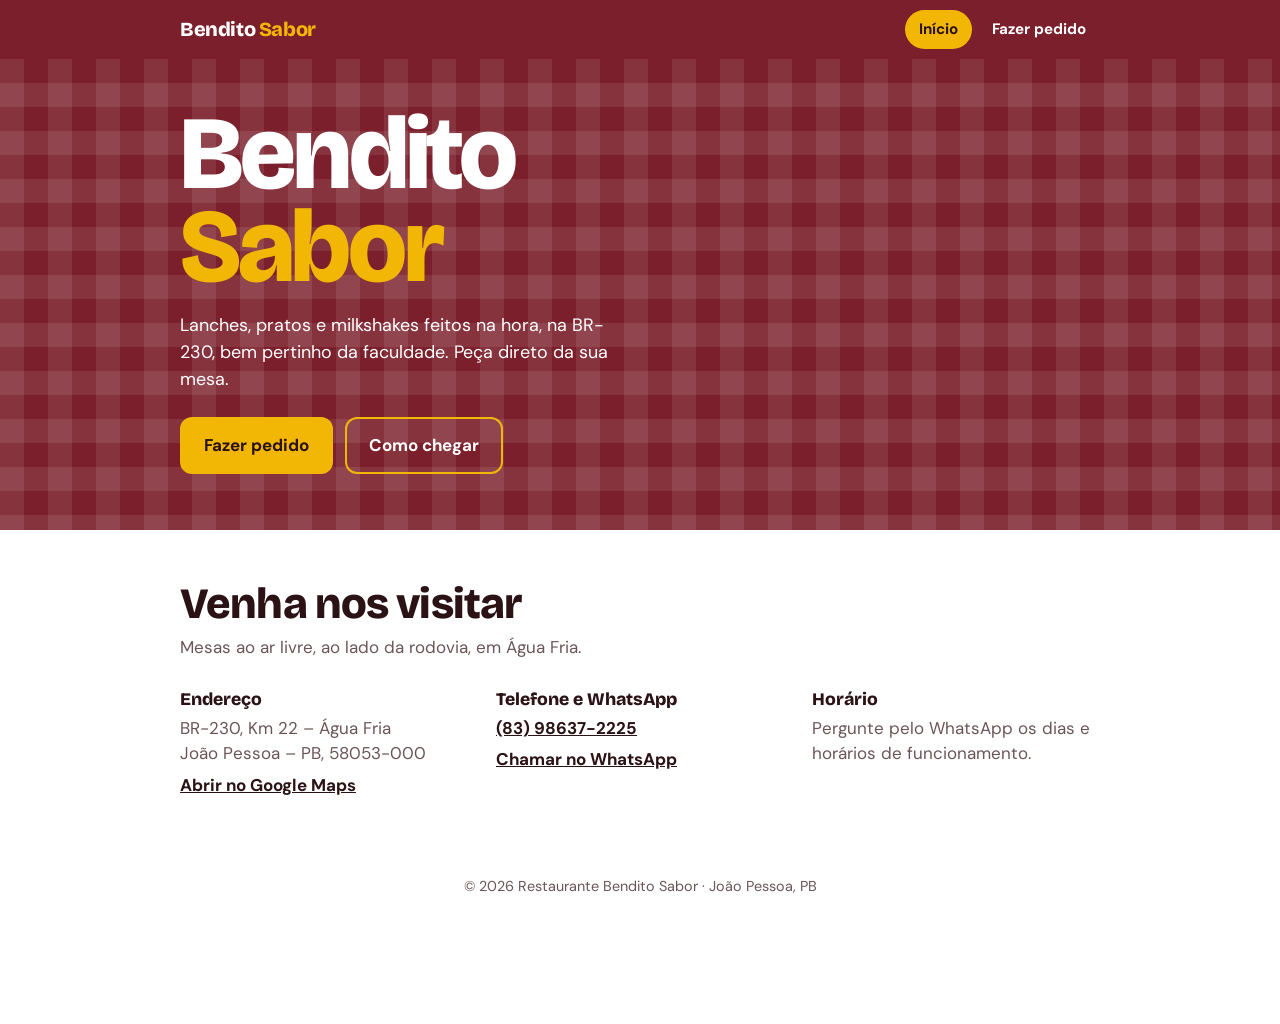
==== commit f64ec466: "Add files via upload" ====
--- a/index.html
+++ b/index.html
@@ -1,173 +1,286 @@
-<!DOCTYPE html>
-<html lang="pt-BR">
-<head>
-  <meta charset="UTF-8" />
-  <meta name="viewport" content="width=device-width, initial-scale=1.0" />
-
-  <title>Lucas José da Silva | Desenvolvedor em Formação</title>
-
-  <meta
-    name="description"
-    content="Portfólio de Lucas José da Silva, estudante de Ciência da Computação e desenvolvedor em formação."
-  />
-
-  <!-- Ícones -->
-  <link
-    rel="stylesheet"
-    href="https://cdnjs.cloudflare.com/ajax/libs/font-awesome/6.5.1/css/all.min.css"
-  />
-
-  <!-- CSS -->
-  <link rel="stylesheet" href="style.css?v=20" />
-</head>
-
-<body>
-  <header class="header">
-    <div class="container navbar">
-      <a href="index.html" class="logo">
-        <div class="logo-icon">
-          <i class="fa-solid fa-code"></i>
-        </div>
-        <span>Codando com Lucas</span>
-      </a>
-
-      <nav class="menu">
-        <a href="index.html" class="active" data-i18n="navHome">Início</a>
-        <a href="sobre.html" data-i18n="navAbout">Sobre</a>
-        <a href="habilidades.html" data-i18n="navSkills">Habilidades</a>
-        <a href="projetos.html" data-i18n="navProjects">Projetos</a>
-        <a href="contato.html" data-i18n="navContact">Contato</a>
-      </nav>
-
-      <div class="language-switch">
-        <button class="lang-option active" id="ptBtn">PT</button>
-        <button class="lang-option" id="enBtn">EN</button>
-      </div>
-    </div>
-  </header>
-
-  <main>
-    <section id="inicio" class="hero">
-      <div class="container hero-content">
-        <div class="hero-text">
-          <div class="badge">
-            <span class="badge-dot"></span>
-            <span data-i18n="badge">Construindo minha jornada na tecnologia</span>
-          </div>
-
-          <h1>
-            <span data-i18n="heroHello">Olá, eu sou</span>
-            <strong>Lucas José<br />da Silva</strong>
-          </h1>
-
-          <h2>
-            <span data-i18n="heroRole1">Estudante de</span>
-            <strong data-i18n="heroRole2">Ciência da Computação</strong><br />
-            <span data-i18n="heroRole3">Técnico em Manutenção e Suporte em Informática</span><br />
-            <span data-i18n="heroRole4">Desenvolvedor em formação</span>
-          </h2>
-
-          <p class="hero-description" data-i18n="heroDescription">
-            Sou estudante de Ciência da Computação na UNIPÊ | Centro Universitário de João Pessoa - PB
-            e tenho formação técnica de 3 anos em Manutenção e Suporte em Informática.
-            Estou evoluindo na programação, desenvolvimento web e banco de dados para criar
-            soluções digitais reais.
-          </p>
-
-          <div class="hero-actions">
-            <a href="projetos.html" class="btn btn-primary">
-              <span data-i18n="btnProjects">Ver projetos</span>
-              <i class="fa-solid fa-arrow-right"></i>
-            </a>
-
-            <a href="contato.html" class="btn btn-outline">
-              <span data-i18n="btnContact">Entre em contato</span>
-              <i class="fa-regular fa-comment-dots"></i>
-            </a>
-          </div>
-
-          <div class="social-row">
-            <a
-              href="https://github.com/LucasJose17"
-              target="_blank"
-              class="social-icon"
-              aria-label="GitHub"
-            >
-              <i class="fa-brands fa-github"></i>
-            </a>
-
-            <a href="#" target="_blank" class="social-icon" aria-label="LinkedIn">
-              <i class="fa-brands fa-linkedin"></i>
-            </a>
-
-            <a
-              href="https://www.instagram.com/codandocomlucas"
-              target="_blank"
-              class="social-icon"
-              aria-label="Instagram"
-            >
-              <i class="fa-brands fa-instagram"></i>
-            </a>
-
-            <a href="#" class="download-cv">
-              <span class="download-icon">
-                <i class="fa-solid fa-arrow-down"></i>
-              </span>
-              <span data-i18n="downloadCv">Baixar currículo</span>
-            </a>
-          </div>
-        </div>
-
-        <div class="hero-image-area">
-          <div class="photo-card">
-            <div class="photo-glow"></div>
-
-            <img
-              src="foto-lucas.jpg"
-              alt="Foto de Lucas José da Silva"
-              class="profile-photo"
-            />
-
-            <div class="info-card">
-              <div class="info-item">
-                <i class="fa-solid fa-graduation-cap"></i>
-                <div>
-                  <strong>4º Período</strong>
-                  <span data-i18n="infoCourse">Ciência da Computação</span>
-                </div>
-              </div>
-
-              <div class="info-line"></div>
-
-              <div class="info-item">
-                <i class="fa-solid fa-screwdriver-wrench"></i>
-                <div>
-                  <strong data-i18n="infoFocus">Formação Técnica</strong>
-                  <span data-i18n="infoFocusText">Manutenção e Suporte em Informática</span>
-                </div>
-              </div>
-
-              <div class="info-line"></div>
-
-              <div class="info-item">
-                <i class="fa-solid fa-code"></i>
-                <div>
-                  <strong data-i18n="infoGoal">Foco atual</strong>
-                  <span data-i18n="infoGoalText">Web, lógica e banco de dados</span>
-                </div>
-              </div>
-            </div>
-          </div>
-        </div>
-      </div>
-    </section>
-  </main>
-
-  <footer>
-    <p>© 2026 Lucas José da Silva. Todos os direitos reservados.</p>
-    <p data-i18n="footerText">Feito com dedicação e café ☕</p>
-  </footer>
-
-  <script src="script.js?v=20"></script>
-</body>
-</html>+<!DOCTYPE html>
+<html lang="pt-BR">
+<head>
+<meta charset="utf-8">
+<meta name="viewport" content="width=device-width, initial-scale=1, viewport-fit=cover">
+<title>Restaurante Bendito Sabor – João Pessoa</title>
+<link rel="preconnect" href="https://fonts.googleapis.com">
+<link rel="preconnect" href="https://fonts.gstatic.com" crossorigin>
+<link href="https://fonts.googleapis.com/css2?family=Bricolage+Grotesque:wght@600;800&family=DM+Sans:wght@400;500;700&display=swap" rel="stylesheet">
+<style>
+:root{
+  --bg:#ffffff; --ink:#2a1215; --muted:#6b5558; --wine:#7a1f2b; --wine-ink:#ffffff;
+  --mustard:#f2b705; --mustard-ink:#2a1215; --line:#e9dcdd; --card:#fbf4f4; --head2:#7a1f2b;
+  --head:"Bricolage Grotesque","Arial Black",Arial,sans-serif;
+  --body:"DM Sans",system-ui,-apple-system,Arial,sans-serif;
+  color-scheme:light;
+  box-sizing:border-box;
+  padding-top:env(safe-area-inset-top,0px);
+  padding-bottom:env(safe-area-inset-bottom,0px);
+}
+@media (prefers-color-scheme:dark){
+  :root:not([data-theme="light"]){--bg:#1b0d0f;--ink:#f7ecec;--muted:#c3aaad;--wine:#a42a3a;--line:#3b2023;--card:#271316;--head2:#f2b705;color-scheme:dark}
+}
+:root[data-theme="dark"]{--bg:#1b0d0f;--ink:#f7ecec;--muted:#c3aaad;--wine:#a42a3a;--line:#3b2023;--card:#271316;--head2:#f2b705;color-scheme:dark}
+html{scroll-padding-top:calc(env(safe-area-inset-top,0px) + 64px);scroll-behavior:smooth}
+*{box-sizing:border-box}
+body{margin:0;background:var(--bg);color:var(--ink);font:400 17px/1.5 var(--body);padding-bottom:90px}
+a{color:inherit}
+button,input,select,textarea{font:inherit;color:inherit}
+:focus-visible{outline:3px solid var(--mustard);outline-offset:3px}
+.wrap{max-width:960px;margin:0 auto;padding:0 20px}
+
+.hero{
+  background:
+    linear-gradient(90deg,rgba(255,255,255,.09) 50%,transparent 50%) 0 0/48px 48px,
+    linear-gradient(0deg,rgba(255,255,255,.09) 50%,transparent 50%) 0 0/48px 48px,
+    var(--wine);
+  color:var(--wine-ink);padding:48px 0 56px;
+}
+.hero .wrap{display:grid;gap:28px;grid-template-columns:repeat(auto-fit,minmax(280px,1fr));align-items:center}
+.hero h1{font:800 clamp(3rem,13vw,6.5rem)/.9 var(--head);margin:0 0 18px;letter-spacing:-.03em}
+.hero h1 span{display:block;color:var(--mustard)}
+.hero p{max-width:28em;font-size:1.12rem;margin:0 0 24px}
+.btns{display:flex;flex-wrap:wrap;gap:12px}
+.btn{display:inline-block;padding:14px 22px;border-radius:12px;font-weight:700;text-decoration:none;border:2px solid var(--mustard);cursor:pointer;background:none}
+.btn.main{background:var(--mustard);color:var(--mustard-ink)}
+.btn.alt{color:#fff}
+.btn:disabled{opacity:.45;cursor:not-allowed}
+.photos{display:grid;grid-template-columns:1fr 1fr;gap:12px}
+.photos img{width:100%;height:100%;max-height:320px;object-fit:cover;border-radius:14px;border:3px solid #fff;display:block}
+.photos img:nth-child(2){margin-top:28px}
+
+section{padding:52px 0}
+h2{font:800 clamp(1.9rem,6vw,2.7rem)/1.05 var(--head);margin:0 0 8px;letter-spacing:-.02em}
+.lead{color:var(--muted);margin:0 0 28px;max-width:36em}
+
+.cat{margin-bottom:30px}
+.cat h3{font:800 1.4rem/1.1 var(--head);margin:0 0 10px;color:var(--head2)}
+.item{display:flex;gap:14px;align-items:center;padding:14px;background:var(--card);border-radius:14px;margin-bottom:10px;border-left:6px solid var(--mustard)}
+.item img{width:84px;height:84px;object-fit:cover;border-radius:10px;flex:none}
+.item .t{flex:1;min-width:0}
+.item b{display:block}
+.item small{display:block;color:var(--muted);line-height:1.35}
+.item .p{font-weight:700;margin-top:4px}
+.qty{display:flex;align-items:center;gap:8px;flex:none}
+.qty button{width:40px;height:40px;border-radius:50%;border:2px solid var(--wine);background:var(--bg);font-weight:800;font-size:1.2rem;cursor:pointer;line-height:1}
+.qty button.plus{background:var(--wine);color:#fff}
+.qty span{min-width:20px;text-align:center;font-weight:700}
+
+.order{background:var(--card)}
+.box{background:var(--bg);border:1px solid var(--line);border-radius:16px;padding:22px;max-width:640px}
+.lines{list-style:none;margin:0 0 14px;padding:0}
+.lines li{display:flex;justify-content:space-between;gap:12px;padding:8px 0;border-bottom:1px solid var(--line)}
+.total{display:flex;justify-content:space-between;font:800 1.3rem var(--head);margin-bottom:20px}
+.empty{color:var(--muted)}
+label{display:block;font-weight:700;margin:14px 0 6px}
+input[type=text],input[type=number],textarea{width:100%;padding:12px;border-radius:10px;border:2px solid var(--line);background:var(--bg)}
+.pay{display:grid;grid-template-columns:repeat(auto-fit,minmax(150px,1fr));gap:10px}
+.pay label{margin:0;display:flex;gap:8px;align-items:center;padding:12px;border:2px solid var(--line);border-radius:10px;font-weight:500;cursor:pointer}
+.pay input{accent-color:var(--wine)}
+.pay label:has(input:checked){border-color:var(--wine);background:var(--card)}
+.hint{color:var(--muted);font-size:.92rem;margin:8px 0 0}
+.send{width:100%;margin-top:22px;border-color:var(--wine);background:var(--wine);color:#fff}
+
+.info{display:grid;grid-template-columns:repeat(auto-fit,minmax(240px,1fr));gap:28px}
+.info h3{font:800 1.1rem var(--head);margin:0 0 6px}
+.info p{margin:0 0 6px;color:var(--muted)}
+.info a{color:var(--ink);font-weight:700}
+footer{padding:20px 0 36px;color:var(--muted);font-size:.9rem;text-align:center}
+
+.bar{position:fixed;left:0;right:0;bottom:0;background:var(--wine);color:#fff;padding:12px 20px calc(12px + env(safe-area-inset-bottom,0px));display:none;z-index:5}
+.bar.on{display:block}
+.bar a{display:flex;justify-content:space-between;align-items:center;max-width:960px;margin:0 auto;text-decoration:none;font-weight:700}
+.bar em{font-style:normal;background:var(--mustard);color:var(--mustard-ink);border-radius:999px;padding:8px 16px}
+@media (prefers-reduced-motion:reduce){html{scroll-behavior:auto}}
+body::before{content:"";position:fixed;inset:0 0 auto;height:env(safe-area-inset-top,0px);background:var(--wine);z-index:11}
+.nav{position:sticky;top:env(safe-area-inset-top,0px);z-index:10;background:var(--wine);color:#fff}
+.nav .wrap{display:flex;justify-content:space-between;align-items:center;gap:12px;padding-top:10px;padding-bottom:10px}
+.logo{font:800 1.25rem var(--head);text-decoration:none;letter-spacing:-.02em}
+.logo span{color:var(--mustard)}
+.tabs{display:flex;gap:6px}
+.tabs a{text-decoration:none;font-weight:700;padding:8px 14px;border-radius:999px;font-size:.95rem}
+body[data-v="home"] #t-home,body[data-v="pedido"] #t-pedido{background:var(--mustard);color:var(--mustard-ink)}
+body[data-v="pedido"] .v-home,body[data-v="home"] .v-pedido{display:none}
+body[data-v="home"] .bar{display:none!important}
+</style>
+</head>
+<body data-v="home">
+<nav class="nav"><div class="wrap"><a class="logo" href="#inicio">Bendito <span>Sabor</span></a>
+<div class="tabs"><a href="#inicio" id="t-home">Início</a><a href="#pedido" id="t-pedido">Fazer pedido</a></div></div></nav>
+
+<header class="hero v-home" id="inicio">
+  <div class="wrap">
+    <div>
+      <h1>Bendito <span>Sabor</span></h1>
+      <p>Lanches, pratos e milkshakes feitos na hora, na BR-230, bem pertinho da faculdade. Peça direto da sua mesa.</p>
+      <div class="btns">
+        <a class="btn main" href="#pedido">Fazer pedido</a>
+        <a class="btn alt" href="#visite">Como chegar</a>
+      </div>
+    </div>
+    <div class="photos">
+      <img src="img/prato.jpg" alt="Lasanha e prato com arroz e carne" onerror="this.remove()">
+      <img src="img/hamburguer.jpg" alt="Hambúrguer com pão brioche" onerror="this.remove()">
+    </div>
+  </div>
+</header>
+
+<main>
+<section id="cardapio" class="v-pedido">
+  <div class="wrap">
+    <h2>Cardápio</h2>
+    <p class="lead">Escolha os itens, informe a mesa e envie. Toque em + para adicionar.</p>
+    <div id="menu"></div>
+  </div>
+</section>
+
+<section class="order v-pedido" id="resumo">
+  <div class="wrap">
+    <h2>Seu pedido</h2>
+    <p class="lead">Informe a mesa e a forma de pagamento. O pedido vai para a cozinha pelo WhatsApp.</p>
+    <div class="box">
+      <ul class="lines" id="lines"></ul>
+      <div class="total"><span>Total</span><span id="total">R$ 0,00</span></div>
+
+      <label for="mesa">Número da mesa</label>
+      <input id="mesa" type="number" inputmode="numeric" min="1" placeholder="Ex.: 7">
+
+      <label for="nome">Seu nome</label>
+      <input id="nome" type="text" autocomplete="given-name" placeholder="Como podemos te chamar?">
+
+      <label>Pagamento</label>
+      <div class="pay">
+        <label><input type="radio" name="pg" value="Pix" checked> Pix</label>
+        <label><input type="radio" name="pg" value="Cartão de crédito"> Cartão de crédito</label>
+        <label><input type="radio" name="pg" value="Cartão de débito"> Cartão de débito</label>
+        <label><input type="radio" name="pg" value="Dinheiro"> Dinheiro</label>
+      </div>
+      <p class="hint" id="hint">Enviaremos a chave Pix pelo WhatsApp para você pagar.</p>
+
+      <label for="obs">Observações</label>
+      <textarea id="obs" rows="2" placeholder="Sem cebola, troco para R$ 50…"></textarea>
+
+      <button class="btn send" id="send" disabled>Enviar pedido</button>
+      <p class="hint" id="sendhint">Adicione um item e informe a mesa para enviar.</p>
+    </div>
+  </div>
+</section>
+
+<section id="visite" class="v-home">
+  <div class="wrap">
+    <h2>Venha nos visitar</h2>
+    <p class="lead">Mesas ao ar livre, ao lado da rodovia, em Água Fria.</p>
+    <div class="info">
+      <div>
+        <h3>Endereço</h3>
+        <p>BR-230, Km 22 – Água Fria<br>João Pessoa – PB, 58053-000</p>
+        <p><a href="https://www.google.com/maps/search/?api=1&query=Restaurante+Bendito+Sabor+BR-230+Km+22+Jo%C3%A3o+Pessoa" target="_blank" rel="noopener">Abrir no Google Maps</a></p>
+      </div>
+      <div>
+        <h3>Telefone e WhatsApp</h3>
+        <p><a href="tel:+5583986372225">(83) 98637-2225</a></p>
+        <p><a href="https://wa.me/5583986372225" target="_blank" rel="noopener">Chamar no WhatsApp</a></p>
+      </div>
+      <div>
+        <h3>Horário</h3>
+        <p>Pergunte pelo WhatsApp os dias e horários de funcionamento.</p>
+      </div>
+    </div>
+  </div>
+</section>
+</main>
+
+<footer><div class="wrap">© 2026 Restaurante Bendito Sabor · João Pessoa, PB</div></footer>
+
+<div class="bar" id="bar"><a href="#resumo"><span id="barn">0 itens</span><em id="bart">Ver pedido · R$ 0,00</em></a></div>
+
+<script>
+// WhatsApp que recebe os pedidos (55 + DDD + número, sem espaços).
+var PHONE="5583986372225";
+var IMG1="img/prato.jpg", IMG2="img/hamburguer.jpg";
+// EDITE AQUI: preços (p), nomes (n) e descrições (d) do cardápio. Preços atuais são de exemplo.
+var MENU=[
+ {c:"Lanches",i:[
+  {id:"h1",n:"Hambúrguer da casa",d:"Pão brioche, carne, queijo e creme",p:22,img:IMG2},
+  {id:"h2",n:"Hambúrguer duplo",d:"Duas carnes, para quem está com fome",p:30,img:IMG2},
+  {id:"h3",n:"X-Salada",d:"Carne, queijo e salada",p:18},
+  {id:"h4",n:"X-Bacon",d:"Carne, queijo e bacon",p:20}]},
+ {c:"Pratos",i:[
+  {id:"p1",n:"Lasanha à bolonhesa",d:"Massa, molho de carne e queijo",p:28,img:IMG1},
+  {id:"p2",n:"Prato do dia",d:"Arroz, carne e acompanhamentos",p:25,img:IMG1}]},
+ {c:"Bebidas",i:[
+  {id:"b1",n:"Refrigerante lata",d:"Coca-Cola, Pepsi e outros",p:6},
+  {id:"b2",n:"Refrigerante 600 ml",d:"Guaraná e outros sabores",p:8},
+  {id:"b3",n:"Suco",d:"Pergunte os sabores do dia",p:8},
+  {id:"b4",n:"Água",d:"Com ou sem gás",p:4}]},
+ {c:"Milkshakes",i:[
+  {id:"m1",n:"Milkshake de morango",d:"",p:16},
+  {id:"m2",n:"Milkshake de chocolate",d:"",p:16}]}
+];
+var q={}, all={};
+function R(v){return "R$ "+v.toFixed(2).replace(".",",")}
+function $(id){return document.getElementById(id)}
+var m=$("menu");
+MENU.forEach(function(g){
+  var s=document.createElement("div");s.className="cat";
+  var h="<h3>"+g.c+"</h3>";
+  g.i.forEach(function(x){
+    all[x.id]=x;
+    h+='<div class="item">'+(x.img?'<img src="'+x.img+'" alt="" onerror="this.remove()">':'')+
+      '<div class="t"><b>'+x.n+'</b>'+(x.d?'<small>'+x.d+'</small>':'')+'<div class="p">'+R(x.p)+'</div></div>'+
+      '<div class="qty"><button aria-label="Remover '+x.n+'" data-d="-1" data-id="'+x.id+'">−</button><span id="q-'+x.id+'">0</span>'+
+      '<button class="plus" aria-label="Adicionar '+x.n+'" data-d="1" data-id="'+x.id+'">+</button></div></div>';
+  });
+  s.innerHTML=h;m.appendChild(s);
+});
+m.addEventListener("click",function(e){
+  var b=e.target.closest("button[data-id]");if(!b)return;
+  var id=b.dataset.id;q[id]=Math.max(0,(q[id]||0)+Number(b.dataset.d));upd();
+});
+function upd(){
+  var tot=0,n=0,l="";
+  Object.keys(all).forEach(function(id){
+    var c=q[id]||0;$("q-"+id).textContent=c;
+    if(c){tot+=c*all[id].p;n+=c;l+="<li><span>"+c+"× "+all[id].n+"</span><span>"+R(c*all[id].p)+"</span></li>"}
+  });
+  $("lines").innerHTML=l||'<li class="empty">Nenhum item ainda. Volte ao cardápio e toque em +.</li>';
+  $("total").textContent=R(tot);
+  $("bar").className="bar"+(n?" on":"");
+  $("barn").textContent=n+(n===1?" item":" itens");
+  $("bart").textContent="Ver pedido · "+R(tot);
+  chk();
+}
+function chk(){
+  var hasItem=Object.keys(q).some(function(k){return q[k]>0});
+  var hasMesa=Number($("mesa").value)>0;
+  $("send").disabled=!(hasItem&&hasMesa);
+  $("sendhint").textContent=!hasItem?"Adicione pelo menos um item para enviar.":!hasMesa?"Informe o número da mesa para enviar.":"Vai abrir o WhatsApp com o pedido pronto. Basta tocar em enviar.";
+}
+$("mesa").addEventListener("input",chk);
+var hints={"Pix":"Enviaremos a chave Pix pelo WhatsApp para você pagar.","Cartão de crédito":"Pagamento na maquininha, levada até a sua mesa.","Cartão de débito":"Pagamento na maquininha, levada até a sua mesa.","Dinheiro":"Pagamento em dinheiro na mesa. Avise nas observações se precisar de troco."};
+document.querySelectorAll("input[name=pg]").forEach(function(r){r.addEventListener("change",function(){$("hint").textContent=hints[r.value]})});
+$("send").addEventListener("click",function(){
+  var pg=document.querySelector("input[name=pg]:checked").value,tot=0,t="*Novo pedido – Bendito Sabor*\n*Mesa:* "+$("mesa").value+"\n";
+  if($("nome").value.trim())t+="*Nome:* "+$("nome").value.trim()+"\n";
+  t+="\n";
+  Object.keys(all).forEach(function(id){var c=q[id]||0;if(c){tot+=c*all[id].p;t+=c+"x "+all[id].n+" – "+R(c*all[id].p)+"\n"}});
+  t+="\n*Total:* "+R(tot)+"\n*Pagamento:* "+pg;
+  if($("obs").value.trim())t+="\n*Obs.:* "+$("obs").value.trim();
+  var url="https://wa.me/"+PHONE+"?text="+encodeURIComponent(t);
+  // Se o navegador bloquear a nova aba, abre na mesma aba.
+  var w=window.open(url,"_blank");
+  if(!w)location.href=url;
+});
+upd();
+function route(){
+  var h=location.hash.slice(1);
+  var v=(h==="pedido"||h==="cardapio"||h==="resumo")?"pedido":"home";
+  document.body.setAttribute("data-v",v);
+  var el=(h&&h!=="pedido")?document.getElementById(h):null;
+  if(el)el.scrollIntoView();else window.scrollTo(0,0);
+}
+addEventListener("hashchange",route);route();
+</script>
+</body>
+</html>
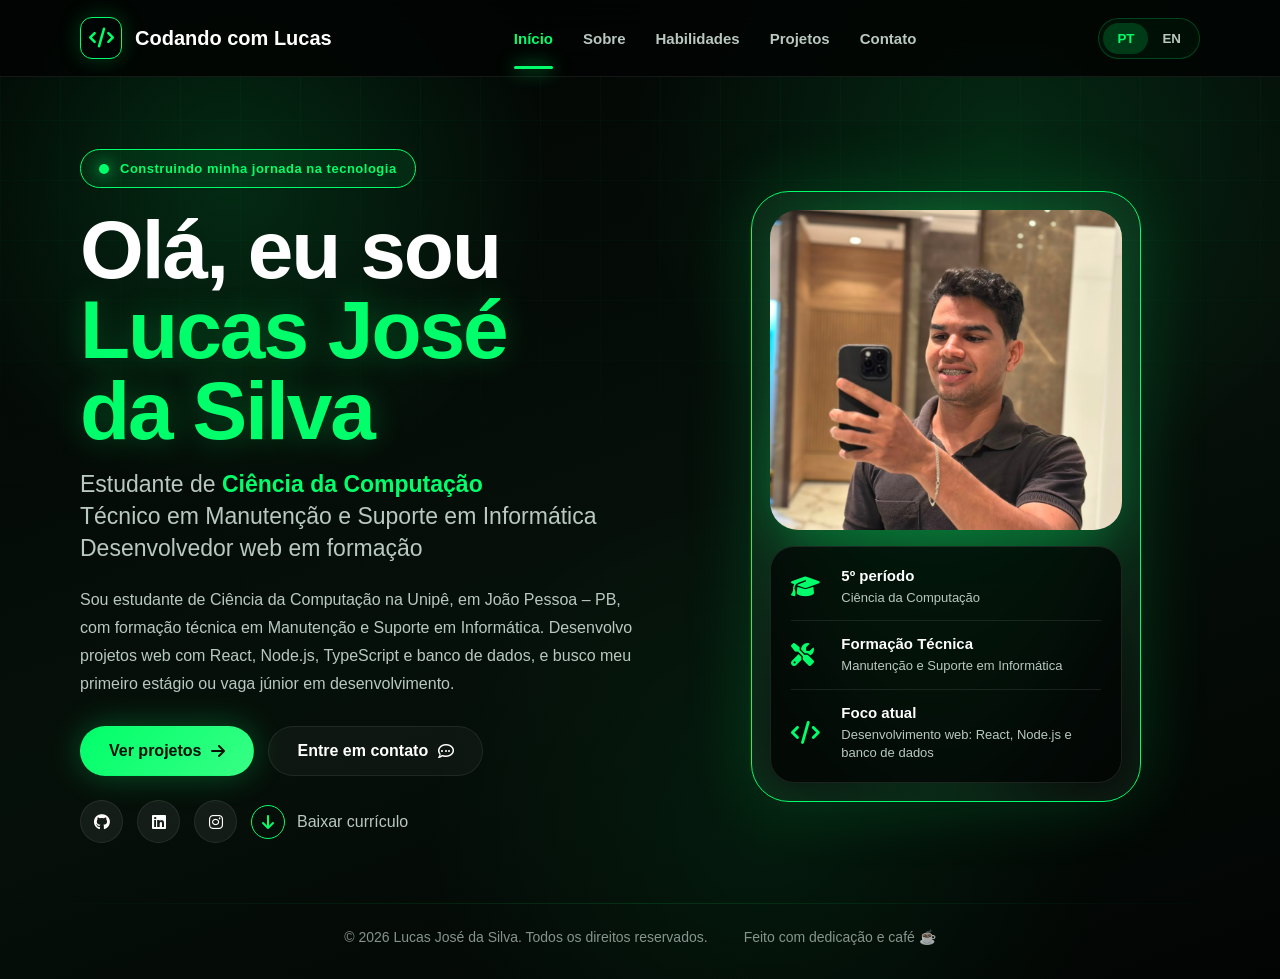
==== commit f9c744b3: "Restaura página inicial e atualiza portfólio Página inicial recuperada (tinha sido substituída pelo " ====
--- a/index.html
+++ b/index.html
@@ -1,286 +1,182 @@
 <!DOCTYPE html>
 <html lang="pt-BR">
 <head>
-<meta charset="utf-8">
-<meta name="viewport" content="width=device-width, initial-scale=1, viewport-fit=cover">
-<title>Restaurante Bendito Sabor – João Pessoa</title>
-<link rel="preconnect" href="https://fonts.googleapis.com">
-<link rel="preconnect" href="https://fonts.gstatic.com" crossorigin>
-<link href="https://fonts.googleapis.com/css2?family=Bricolage+Grotesque:wght@600;800&family=DM+Sans:wght@400;500;700&display=swap" rel="stylesheet">
-<style>
-:root{
-  --bg:#ffffff; --ink:#2a1215; --muted:#6b5558; --wine:#7a1f2b; --wine-ink:#ffffff;
-  --mustard:#f2b705; --mustard-ink:#2a1215; --line:#e9dcdd; --card:#fbf4f4; --head2:#7a1f2b;
-  --head:"Bricolage Grotesque","Arial Black",Arial,sans-serif;
-  --body:"DM Sans",system-ui,-apple-system,Arial,sans-serif;
-  color-scheme:light;
-  box-sizing:border-box;
-  padding-top:env(safe-area-inset-top,0px);
-  padding-bottom:env(safe-area-inset-bottom,0px);
-}
-@media (prefers-color-scheme:dark){
-  :root:not([data-theme="light"]){--bg:#1b0d0f;--ink:#f7ecec;--muted:#c3aaad;--wine:#a42a3a;--line:#3b2023;--card:#271316;--head2:#f2b705;color-scheme:dark}
-}
-:root[data-theme="dark"]{--bg:#1b0d0f;--ink:#f7ecec;--muted:#c3aaad;--wine:#a42a3a;--line:#3b2023;--card:#271316;--head2:#f2b705;color-scheme:dark}
-html{scroll-padding-top:calc(env(safe-area-inset-top,0px) + 64px);scroll-behavior:smooth}
-*{box-sizing:border-box}
-body{margin:0;background:var(--bg);color:var(--ink);font:400 17px/1.5 var(--body);padding-bottom:90px}
-a{color:inherit}
-button,input,select,textarea{font:inherit;color:inherit}
-:focus-visible{outline:3px solid var(--mustard);outline-offset:3px}
-.wrap{max-width:960px;margin:0 auto;padding:0 20px}
+  <meta charset="UTF-8" />
+  <meta name="viewport" content="width=device-width, initial-scale=1.0" />
 
-.hero{
-  background:
-    linear-gradient(90deg,rgba(255,255,255,.09) 50%,transparent 50%) 0 0/48px 48px,
-    linear-gradient(0deg,rgba(255,255,255,.09) 50%,transparent 50%) 0 0/48px 48px,
-    var(--wine);
-  color:var(--wine-ink);padding:48px 0 56px;
-}
-.hero .wrap{display:grid;gap:28px;grid-template-columns:repeat(auto-fit,minmax(280px,1fr));align-items:center}
-.hero h1{font:800 clamp(3rem,13vw,6.5rem)/.9 var(--head);margin:0 0 18px;letter-spacing:-.03em}
-.hero h1 span{display:block;color:var(--mustard)}
-.hero p{max-width:28em;font-size:1.12rem;margin:0 0 24px}
-.btns{display:flex;flex-wrap:wrap;gap:12px}
-.btn{display:inline-block;padding:14px 22px;border-radius:12px;font-weight:700;text-decoration:none;border:2px solid var(--mustard);cursor:pointer;background:none}
-.btn.main{background:var(--mustard);color:var(--mustard-ink)}
-.btn.alt{color:#fff}
-.btn:disabled{opacity:.45;cursor:not-allowed}
-.photos{display:grid;grid-template-columns:1fr 1fr;gap:12px}
-.photos img{width:100%;height:100%;max-height:320px;object-fit:cover;border-radius:14px;border:3px solid #fff;display:block}
-.photos img:nth-child(2){margin-top:28px}
+  <title>Lucas José da Silva | Desenvolvedor Web em Formação</title>
 
-section{padding:52px 0}
-h2{font:800 clamp(1.9rem,6vw,2.7rem)/1.05 var(--head);margin:0 0 8px;letter-spacing:-.02em}
-.lead{color:var(--muted);margin:0 0 28px;max-width:36em}
+  <meta
+    name="description"
+    content="Portfólio de Lucas José da Silva, estudante de Ciência da Computação em João Pessoa – PB, em busca de estágio ou vaga júnior em desenvolvimento web."
+  />
+  <meta property="og:title" content="Lucas José da Silva | Desenvolvedor Web em Formação" />
+  <meta property="og:description" content="Estudante de Ciência da Computação (Unipê) em busca de estágio ou vaga júnior em desenvolvimento web." />
+  <meta property="og:image" content="https://lucasjose17.github.io/foto-lucas.jpg" />
+  <meta property="og:type" content="website" />
 
-.cat{margin-bottom:30px}
-.cat h3{font:800 1.4rem/1.1 var(--head);margin:0 0 10px;color:var(--head2)}
-.item{display:flex;gap:14px;align-items:center;padding:14px;background:var(--card);border-radius:14px;margin-bottom:10px;border-left:6px solid var(--mustard)}
-.item img{width:84px;height:84px;object-fit:cover;border-radius:10px;flex:none}
-.item .t{flex:1;min-width:0}
-.item b{display:block}
-.item small{display:block;color:var(--muted);line-height:1.35}
-.item .p{font-weight:700;margin-top:4px}
-.qty{display:flex;align-items:center;gap:8px;flex:none}
-.qty button{width:40px;height:40px;border-radius:50%;border:2px solid var(--wine);background:var(--bg);font-weight:800;font-size:1.2rem;cursor:pointer;line-height:1}
-.qty button.plus{background:var(--wine);color:#fff}
-.qty span{min-width:20px;text-align:center;font-weight:700}
+  <!-- Ícones -->
+  <link
+    rel="stylesheet"
+    href="https://cdnjs.cloudflare.com/ajax/libs/font-awesome/6.5.1/css/all.min.css"
+  />
 
-.order{background:var(--card)}
-.box{background:var(--bg);border:1px solid var(--line);border-radius:16px;padding:22px;max-width:640px}
-.lines{list-style:none;margin:0 0 14px;padding:0}
-.lines li{display:flex;justify-content:space-between;gap:12px;padding:8px 0;border-bottom:1px solid var(--line)}
-.total{display:flex;justify-content:space-between;font:800 1.3rem var(--head);margin-bottom:20px}
-.empty{color:var(--muted)}
-label{display:block;font-weight:700;margin:14px 0 6px}
-input[type=text],input[type=number],textarea{width:100%;padding:12px;border-radius:10px;border:2px solid var(--line);background:var(--bg)}
-.pay{display:grid;grid-template-columns:repeat(auto-fit,minmax(150px,1fr));gap:10px}
-.pay label{margin:0;display:flex;gap:8px;align-items:center;padding:12px;border:2px solid var(--line);border-radius:10px;font-weight:500;cursor:pointer}
-.pay input{accent-color:var(--wine)}
-.pay label:has(input:checked){border-color:var(--wine);background:var(--card)}
-.hint{color:var(--muted);font-size:.92rem;margin:8px 0 0}
-.send{width:100%;margin-top:22px;border-color:var(--wine);background:var(--wine);color:#fff}
+  <!-- CSS -->
+  <link rel="stylesheet" href="style.css?v=21" />
+</head>
 
-.info{display:grid;grid-template-columns:repeat(auto-fit,minmax(240px,1fr));gap:28px}
-.info h3{font:800 1.1rem var(--head);margin:0 0 6px}
-.info p{margin:0 0 6px;color:var(--muted)}
-.info a{color:var(--ink);font-weight:700}
-footer{padding:20px 0 36px;color:var(--muted);font-size:.9rem;text-align:center}
+<body>
+  <header class="header">
+    <div class="container navbar">
+      <a href="index.html" class="logo">
+        <div class="logo-icon">
+          <i class="fa-solid fa-code"></i>
+        </div>
+        <span>Codando com Lucas</span>
+      </a>
 
-.bar{position:fixed;left:0;right:0;bottom:0;background:var(--wine);color:#fff;padding:12px 20px calc(12px + env(safe-area-inset-bottom,0px));display:none;z-index:5}
-.bar.on{display:block}
-.bar a{display:flex;justify-content:space-between;align-items:center;max-width:960px;margin:0 auto;text-decoration:none;font-weight:700}
-.bar em{font-style:normal;background:var(--mustard);color:var(--mustard-ink);border-radius:999px;padding:8px 16px}
-@media (prefers-reduced-motion:reduce){html{scroll-behavior:auto}}
-body::before{content:"";position:fixed;inset:0 0 auto;height:env(safe-area-inset-top,0px);background:var(--wine);z-index:11}
-.nav{position:sticky;top:env(safe-area-inset-top,0px);z-index:10;background:var(--wine);color:#fff}
-.nav .wrap{display:flex;justify-content:space-between;align-items:center;gap:12px;padding-top:10px;padding-bottom:10px}
-.logo{font:800 1.25rem var(--head);text-decoration:none;letter-spacing:-.02em}
-.logo span{color:var(--mustard)}
-.tabs{display:flex;gap:6px}
-.tabs a{text-decoration:none;font-weight:700;padding:8px 14px;border-radius:999px;font-size:.95rem}
-body[data-v="home"] #t-home,body[data-v="pedido"] #t-pedido{background:var(--mustard);color:var(--mustard-ink)}
-body[data-v="pedido"] .v-home,body[data-v="home"] .v-pedido{display:none}
-body[data-v="home"] .bar{display:none!important}
-</style>
-</head>
-<body data-v="home">
-<nav class="nav"><div class="wrap"><a class="logo" href="#inicio">Bendito <span>Sabor</span></a>
-<div class="tabs"><a href="#inicio" id="t-home">Início</a><a href="#pedido" id="t-pedido">Fazer pedido</a></div></div></nav>
+      <nav class="menu">
+        <a href="index.html" class="active" data-i18n="navHome">Início</a>
+        <a href="sobre.html" data-i18n="navAbout">Sobre</a>
+        <a href="habilidades.html" data-i18n="navSkills">Habilidades</a>
+        <a href="projetos.html" data-i18n="navProjects">Projetos</a>
+        <a href="contato.html" data-i18n="navContact">Contato</a>
+      </nav>
 
-<header class="hero v-home" id="inicio">
-  <div class="wrap">
-    <div>
-      <h1>Bendito <span>Sabor</span></h1>
-      <p>Lanches, pratos e milkshakes feitos na hora, na BR-230, bem pertinho da faculdade. Peça direto da sua mesa.</p>
-      <div class="btns">
-        <a class="btn main" href="#pedido">Fazer pedido</a>
-        <a class="btn alt" href="#visite">Como chegar</a>
+      <div class="language-switch">
+        <button class="lang-option active" id="ptBtn">PT</button>
+        <button class="lang-option" id="enBtn">EN</button>
       </div>
     </div>
-    <div class="photos">
-      <img src="img/prato.jpg" alt="Lasanha e prato com arroz e carne" onerror="this.remove()">
-      <img src="img/hamburguer.jpg" alt="Hambúrguer com pão brioche" onerror="this.remove()">
-    </div>
-  </div>
-</header>
+  </header>
 
-<main>
-<section id="cardapio" class="v-pedido">
-  <div class="wrap">
-    <h2>Cardápio</h2>
-    <p class="lead">Escolha os itens, informe a mesa e envie. Toque em + para adicionar.</p>
-    <div id="menu"></div>
-  </div>
-</section>
+  <main>
+    <section id="inicio" class="hero">
+      <div class="container hero-content">
+        <div class="hero-text">
+          <div class="badge">
+            <span class="badge-dot"></span>
+            <span data-i18n="badge">Construindo minha jornada na tecnologia</span>
+          </div>
 
-<section class="order v-pedido" id="resumo">
-  <div class="wrap">
-    <h2>Seu pedido</h2>
-    <p class="lead">Informe a mesa e a forma de pagamento. O pedido vai para a cozinha pelo WhatsApp.</p>
-    <div class="box">
-      <ul class="lines" id="lines"></ul>
-      <div class="total"><span>Total</span><span id="total">R$ 0,00</span></div>
+          <h1>
+            <span data-i18n="heroHello">Olá, eu sou</span>
+            <strong>Lucas José<br />da Silva</strong>
+          </h1>
 
-      <label for="mesa">Número da mesa</label>
-      <input id="mesa" type="number" inputmode="numeric" min="1" placeholder="Ex.: 7">
+          <h2>
+            <span data-i18n="heroRole1">Estudante de</span>
+            <strong data-i18n="heroRole2">Ciência da Computação</strong><br />
+            <span data-i18n="heroRole3">Técnico em Manutenção e Suporte em Informática</span><br />
+            <span data-i18n="heroRole4">Desenvolvedor web em formação</span>
+          </h2>
 
-      <label for="nome">Seu nome</label>
-      <input id="nome" type="text" autocomplete="given-name" placeholder="Como podemos te chamar?">
+          <p class="hero-description" data-i18n="heroDescription">
+            Sou estudante de Ciência da Computação na Unipê, em João Pessoa – PB, com formação técnica
+            em Manutenção e Suporte em Informática. Desenvolvo projetos web com React, Node.js,
+            TypeScript e banco de dados, e busco meu primeiro estágio ou vaga júnior em desenvolvimento.
+          </p>
 
-      <label>Pagamento</label>
-      <div class="pay">
-        <label><input type="radio" name="pg" value="Pix" checked> Pix</label>
-        <label><input type="radio" name="pg" value="Cartão de crédito"> Cartão de crédito</label>
-        <label><input type="radio" name="pg" value="Cartão de débito"> Cartão de débito</label>
-        <label><input type="radio" name="pg" value="Dinheiro"> Dinheiro</label>
+          <div class="hero-actions">
+            <a href="projetos.html" class="btn btn-primary">
+              <span data-i18n="btnProjects">Ver projetos</span>
+              <i class="fa-solid fa-arrow-right"></i>
+            </a>
+
+            <a href="contato.html" class="btn btn-outline">
+              <span data-i18n="btnContact">Entre em contato</span>
+              <i class="fa-regular fa-comment-dots"></i>
+            </a>
+          </div>
+
+          <div class="social-row">
+            <a
+              href="https://github.com/LucasJose17"
+              target="_blank"
+              class="social-icon"
+              aria-label="GitHub"
+            >
+              <i class="fa-brands fa-github"></i>
+            </a>
+
+            <a
+              href="https://www.linkedin.com/in/lucas-jos%C3%A9-b01bb9332/"
+              target="_blank"
+              rel="noopener"
+              class="social-icon"
+              aria-label="LinkedIn"
+            >
+              <i class="fa-brands fa-linkedin"></i>
+            </a>
+
+            <a
+              href="https://www.instagram.com/codandocomlucas"
+              target="_blank"
+              class="social-icon"
+              aria-label="Instagram"
+            >
+              <i class="fa-brands fa-instagram"></i>
+            </a>
+
+            <a href="curriculo-lucas-jose-da-silva.pdf" class="download-cv" download>
+              <span class="download-icon">
+                <i class="fa-solid fa-arrow-down"></i>
+              </span>
+              <span data-i18n="downloadCv">Baixar currículo</span>
+            </a>
+          </div>
+        </div>
+
+        <div class="hero-image-area">
+          <div class="photo-card">
+            <div class="photo-glow"></div>
+
+            <img
+              src="foto-lucas.jpg"
+              alt="Foto de Lucas José da Silva"
+              class="profile-photo"
+            />
+
+            <div class="info-card">
+              <div class="info-item">
+                <i class="fa-solid fa-graduation-cap"></i>
+                <div>
+                  <strong data-i18n="infoPeriod">5º período</strong>
+                  <span data-i18n="infoCourse">Ciência da Computação</span>
+                </div>
+              </div>
+
+              <div class="info-line"></div>
+
+              <div class="info-item">
+                <i class="fa-solid fa-screwdriver-wrench"></i>
+                <div>
+                  <strong data-i18n="infoFocus">Formação Técnica</strong>
+                  <span data-i18n="infoFocusText">Manutenção e Suporte em Informática</span>
+                </div>
+              </div>
+
+              <div class="info-line"></div>
+
+              <div class="info-item">
+                <i class="fa-solid fa-code"></i>
+                <div>
+                  <strong data-i18n="infoGoal">Foco atual</strong>
+                  <span data-i18n="infoGoalText">Desenvolvimento web: React, Node.js e banco de dados</span>
+                </div>
+              </div>
+            </div>
+          </div>
+        </div>
       </div>
-      <p class="hint" id="hint">Enviaremos a chave Pix pelo WhatsApp para você pagar.</p>
+    </section>
+  </main>
 
-      <label for="obs">Observações</label>
-      <textarea id="obs" rows="2" placeholder="Sem cebola, troco para R$ 50…"></textarea>
+  <footer>
+    <p>© 2026 Lucas José da Silva. Todos os direitos reservados.</p>
+    <p data-i18n="footerText">Feito com dedicação e café ☕</p>
+  </footer>
 
-      <button class="btn send" id="send" disabled>Enviar pedido</button>
-      <p class="hint" id="sendhint">Adicione um item e informe a mesa para enviar.</p>
-    </div>
-  </div>
-</section>
-
-<section id="visite" class="v-home">
-  <div class="wrap">
-    <h2>Venha nos visitar</h2>
-    <p class="lead">Mesas ao ar livre, ao lado da rodovia, em Água Fria.</p>
-    <div class="info">
-      <div>
-        <h3>Endereço</h3>
-        <p>BR-230, Km 22 – Água Fria<br>João Pessoa – PB, 58053-000</p>
-        <p><a href="https://www.google.com/maps/search/?api=1&query=Restaurante+Bendito+Sabor+BR-230+Km+22+Jo%C3%A3o+Pessoa" target="_blank" rel="noopener">Abrir no Google Maps</a></p>
-      </div>
-      <div>
-        <h3>Telefone e WhatsApp</h3>
-        <p><a href="tel:+5583986372225">(83) 98637-2225</a></p>
-        <p><a href="https://wa.me/5583986372225" target="_blank" rel="noopener">Chamar no WhatsApp</a></p>
-      </div>
-      <div>
-        <h3>Horário</h3>
-        <p>Pergunte pelo WhatsApp os dias e horários de funcionamento.</p>
-      </div>
-    </div>
-  </div>
-</section>
-</main>
-
-<footer><div class="wrap">© 2026 Restaurante Bendito Sabor · João Pessoa, PB</div></footer>
-
-<div class="bar" id="bar"><a href="#resumo"><span id="barn">0 itens</span><em id="bart">Ver pedido · R$ 0,00</em></a></div>
-
-<script>
-// WhatsApp que recebe os pedidos (55 + DDD + número, sem espaços).
-var PHONE="5583986372225";
-var IMG1="img/prato.jpg", IMG2="img/hamburguer.jpg";
-// EDITE AQUI: preços (p), nomes (n) e descrições (d) do cardápio. Preços atuais são de exemplo.
-var MENU=[
- {c:"Lanches",i:[
-  {id:"h1",n:"Hambúrguer da casa",d:"Pão brioche, carne, queijo e creme",p:22,img:IMG2},
-  {id:"h2",n:"Hambúrguer duplo",d:"Duas carnes, para quem está com fome",p:30,img:IMG2},
-  {id:"h3",n:"X-Salada",d:"Carne, queijo e salada",p:18},
-  {id:"h4",n:"X-Bacon",d:"Carne, queijo e bacon",p:20}]},
- {c:"Pratos",i:[
-  {id:"p1",n:"Lasanha à bolonhesa",d:"Massa, molho de carne e queijo",p:28,img:IMG1},
-  {id:"p2",n:"Prato do dia",d:"Arroz, carne e acompanhamentos",p:25,img:IMG1}]},
- {c:"Bebidas",i:[
-  {id:"b1",n:"Refrigerante lata",d:"Coca-Cola, Pepsi e outros",p:6},
-  {id:"b2",n:"Refrigerante 600 ml",d:"Guaraná e outros sabores",p:8},
-  {id:"b3",n:"Suco",d:"Pergunte os sabores do dia",p:8},
-  {id:"b4",n:"Água",d:"Com ou sem gás",p:4}]},
- {c:"Milkshakes",i:[
-  {id:"m1",n:"Milkshake de morango",d:"",p:16},
-  {id:"m2",n:"Milkshake de chocolate",d:"",p:16}]}
-];
-var q={}, all={};
-function R(v){return "R$ "+v.toFixed(2).replace(".",",")}
-function $(id){return document.getElementById(id)}
-var m=$("menu");
-MENU.forEach(function(g){
-  var s=document.createElement("div");s.className="cat";
-  var h="<h3>"+g.c+"</h3>";
-  g.i.forEach(function(x){
-    all[x.id]=x;
-    h+='<div class="item">'+(x.img?'<img src="'+x.img+'" alt="" onerror="this.remove()">':'')+
-      '<div class="t"><b>'+x.n+'</b>'+(x.d?'<small>'+x.d+'</small>':'')+'<div class="p">'+R(x.p)+'</div></div>'+
-      '<div class="qty"><button aria-label="Remover '+x.n+'" data-d="-1" data-id="'+x.id+'">−</button><span id="q-'+x.id+'">0</span>'+
-      '<button class="plus" aria-label="Adicionar '+x.n+'" data-d="1" data-id="'+x.id+'">+</button></div></div>';
-  });
-  s.innerHTML=h;m.appendChild(s);
-});
-m.addEventListener("click",function(e){
-  var b=e.target.closest("button[data-id]");if(!b)return;
-  var id=b.dataset.id;q[id]=Math.max(0,(q[id]||0)+Number(b.dataset.d));upd();
-});
-function upd(){
-  var tot=0,n=0,l="";
-  Object.keys(all).forEach(function(id){
-    var c=q[id]||0;$("q-"+id).textContent=c;
-    if(c){tot+=c*all[id].p;n+=c;l+="<li><span>"+c+"× "+all[id].n+"</span><span>"+R(c*all[id].p)+"</span></li>"}
-  });
-  $("lines").innerHTML=l||'<li class="empty">Nenhum item ainda. Volte ao cardápio e toque em +.</li>';
-  $("total").textContent=R(tot);
-  $("bar").className="bar"+(n?" on":"");
-  $("barn").textContent=n+(n===1?" item":" itens");
-  $("bart").textContent="Ver pedido · "+R(tot);
-  chk();
-}
-function chk(){
-  var hasItem=Object.keys(q).some(function(k){return q[k]>0});
-  var hasMesa=Number($("mesa").value)>0;
-  $("send").disabled=!(hasItem&&hasMesa);
-  $("sendhint").textContent=!hasItem?"Adicione pelo menos um item para enviar.":!hasMesa?"Informe o número da mesa para enviar.":"Vai abrir o WhatsApp com o pedido pronto. Basta tocar em enviar.";
-}
-$("mesa").addEventListener("input",chk);
-var hints={"Pix":"Enviaremos a chave Pix pelo WhatsApp para você pagar.","Cartão de crédito":"Pagamento na maquininha, levada até a sua mesa.","Cartão de débito":"Pagamento na maquininha, levada até a sua mesa.","Dinheiro":"Pagamento em dinheiro na mesa. Avise nas observações se precisar de troco."};
-document.querySelectorAll("input[name=pg]").forEach(function(r){r.addEventListener("change",function(){$("hint").textContent=hints[r.value]})});
-$("send").addEventListener("click",function(){
-  var pg=document.querySelector("input[name=pg]:checked").value,tot=0,t="*Novo pedido – Bendito Sabor*\n*Mesa:* "+$("mesa").value+"\n";
-  if($("nome").value.trim())t+="*Nome:* "+$("nome").value.trim()+"\n";
-  t+="\n";
-  Object.keys(all).forEach(function(id){var c=q[id]||0;if(c){tot+=c*all[id].p;t+=c+"x "+all[id].n+" – "+R(c*all[id].p)+"\n"}});
-  t+="\n*Total:* "+R(tot)+"\n*Pagamento:* "+pg;
-  if($("obs").value.trim())t+="\n*Obs.:* "+$("obs").value.trim();
-  var url="https://wa.me/"+PHONE+"?text="+encodeURIComponent(t);
-  // Se o navegador bloquear a nova aba, abre na mesma aba.
-  var w=window.open(url,"_blank");
-  if(!w)location.href=url;
-});
-upd();
-function route(){
-  var h=location.hash.slice(1);
-  var v=(h==="pedido"||h==="cardapio"||h==="resumo")?"pedido":"home";
-  document.body.setAttribute("data-v",v);
-  var el=(h&&h!=="pedido")?document.getElementById(h):null;
-  if(el)el.scrollIntoView();else window.scrollTo(0,0);
-}
-addEventListener("hashchange",route);route();
-</script>
+  <script src="script.js?v=21"></script>
 </body>
-</html>
+</html>
--- a/style.css
+++ b/style.css
@@ -0,0 +1,974 @@
+* {
+  margin: 0;
+  padding: 0;
+  box-sizing: border-box;
+  scroll-behavior: smooth;
+}
+
+:root {
+  --bg: #020403;
+  --bg-2: #06100a;
+  --card: rgba(255, 255, 255, 0.055);
+  --card-2: rgba(0, 255, 112, 0.08);
+  --border: rgba(0, 255, 112, 0.22);
+  --border-2: rgba(255, 255, 255, 0.08);
+  --text: #ffffff;
+  --muted: #b9c8c0;
+  --primary: #00ff6a;
+  --primary-2: #38ff85;
+  --dark: #031006;
+  --line: rgba(0, 255, 112, 0.13);
+}
+
+body {
+  font-family: Arial, Helvetica, sans-serif;
+  background:
+    radial-gradient(circle at 18% 18%, rgba(0, 255, 106, 0.14), transparent 24%),
+    radial-gradient(circle at 78% 14%, rgba(0, 255, 106, 0.12), transparent 28%),
+    radial-gradient(circle at 60% 85%, rgba(0, 255, 106, 0.07), transparent 30%),
+    linear-gradient(160deg, #020403, #06100a 55%, #020403);
+  color: var(--text);
+  min-height: 100vh;
+  overflow-x: hidden;
+}
+
+body::before {
+  content: "";
+  position: fixed;
+  inset: 0;
+  background-image:
+    linear-gradient(rgba(0, 255, 106, 0.035) 1px, transparent 1px),
+    linear-gradient(90deg, rgba(0, 255, 106, 0.035) 1px, transparent 1px);
+  background-size: 60px 60px;
+  mask-image: linear-gradient(to bottom, black, transparent 72%);
+  pointer-events: none;
+  z-index: -1;
+}
+
+a {
+  color: inherit;
+  text-decoration: none;
+}
+
+.container {
+  width: min(1120px, 92%);
+  margin: 0 auto;
+}
+
+/* HEADER */
+.header {
+  position: sticky;
+  top: 0;
+  z-index: 100;
+  backdrop-filter: blur(18px);
+  background: rgba(2, 4, 3, 0.88);
+  border-bottom: 1px solid var(--border-2);
+}
+
+.navbar {
+  height: 76px;
+  display: flex;
+  align-items: center;
+  justify-content: space-between;
+  gap: 28px;
+}
+
+.logo {
+  display: flex;
+  align-items: center;
+  gap: 13px;
+  font-weight: 900;
+  font-size: 20px;
+  white-space: nowrap;
+}
+
+.logo-icon {
+  width: 42px;
+  height: 42px;
+  border: 1px solid var(--primary);
+  border-radius: 12px;
+  display: grid;
+  place-items: center;
+  color: var(--primary);
+  box-shadow: 0 0 22px rgba(0, 255, 106, 0.22);
+}
+
+.menu {
+  display: flex;
+  align-items: center;
+  gap: 30px;
+}
+
+.menu a {
+  color: var(--muted);
+  font-weight: 700;
+  font-size: 15px;
+  position: relative;
+  transition: 0.25s;
+  white-space: nowrap;
+}
+
+.menu a:hover,
+.menu a.active {
+  color: var(--primary);
+}
+
+.menu a.active::after {
+  content: "";
+  position: absolute;
+  left: 0;
+  bottom: -22px;
+  width: 100%;
+  height: 3px;
+  background: var(--primary);
+  border-radius: 20px;
+  box-shadow: 0 0 18px var(--primary);
+}
+
+.language-switch {
+  display: flex;
+  align-items: center;
+  border: 1px solid var(--border);
+  border-radius: 999px;
+  padding: 4px;
+  background: rgba(0, 255, 106, 0.045);
+  flex-shrink: 0;
+}
+
+.lang-option {
+  border: none;
+  background: transparent;
+  color: var(--muted);
+  padding: 8px 14px;
+  border-radius: 999px;
+  cursor: pointer;
+  font-weight: 900;
+}
+
+.lang-option.active {
+  background: rgba(0, 255, 106, 0.18);
+  color: var(--primary);
+}
+
+/* HERO */
+.hero {
+  position: relative;
+  padding: 72px 0 60px;
+}
+
+.hero::after {
+  content: "";
+  position: absolute;
+  left: 0;
+  right: 0;
+  bottom: -1px;
+  height: 1px;
+  background: linear-gradient(90deg, transparent, var(--line), transparent);
+}
+
+.hero-content {
+  display: grid;
+  grid-template-columns: 1.05fr 0.95fr;
+  align-items: center;
+  gap: 52px;
+}
+
+.badge {
+  width: fit-content;
+  max-width: 100%;
+  display: inline-flex;
+  align-items: center;
+  gap: 11px;
+  padding: 11px 18px;
+  border-radius: 999px;
+  border: 1px solid var(--primary);
+  color: var(--primary);
+  background: rgba(0, 255, 106, 0.08);
+  font-size: 13px;
+  font-weight: 900;
+  letter-spacing: 0.5px;
+  margin-bottom: 22px;
+}
+
+.badge-dot {
+  width: 10px;
+  height: 10px;
+  border-radius: 999px;
+  background: var(--primary);
+  box-shadow: 0 0 16px var(--primary);
+  flex-shrink: 0;
+}
+
+.hero-text h1 {
+  font-size: clamp(44px, 6.7vw, 82px);
+  line-height: 0.98;
+  margin-bottom: 18px;
+  letter-spacing: -2px;
+}
+
+.hero-text h1 span {
+  display: block;
+  color: white;
+}
+
+.hero-text h1 strong {
+  display: block;
+  color: var(--primary);
+  text-shadow: 0 0 30px rgba(0, 255, 106, 0.25);
+}
+
+.hero-text h2 {
+  font-size: 23px;
+  line-height: 1.38;
+  color: var(--muted);
+  font-weight: 500;
+  margin-bottom: 22px;
+}
+
+.hero-text h2 strong {
+  color: var(--primary);
+  font-weight: 900;
+}
+
+.hero-description {
+  max-width: 620px;
+  color: var(--muted);
+  line-height: 1.75;
+  font-size: 16px;
+  margin-bottom: 28px;
+}
+
+.hero-actions {
+  display: flex;
+  gap: 14px;
+  flex-wrap: wrap;
+  margin-bottom: 24px;
+}
+
+.btn {
+  display: inline-flex;
+  align-items: center;
+  justify-content: center;
+  gap: 10px;
+  min-height: 50px;
+  padding: 0 28px;
+  border-radius: 999px;
+  font-weight: 900;
+  transition: 0.25s;
+  border: 1px solid transparent;
+}
+
+.btn:hover {
+  transform: translateY(-4px);
+}
+
+.btn-primary {
+  background: linear-gradient(135deg, var(--primary), var(--primary-2));
+  color: var(--dark);
+  box-shadow: 0 0 32px rgba(0, 255, 106, 0.28);
+}
+
+.btn-outline {
+  border-color: var(--border-2);
+  background: rgba(255, 255, 255, 0.035);
+  color: white;
+}
+
+.social-row {
+  display: flex;
+  align-items: center;
+  flex-wrap: wrap;
+  gap: 14px;
+}
+
+.social-icon {
+  width: 43px;
+  height: 43px;
+  border-radius: 999px;
+  display: grid;
+  place-items: center;
+  background: rgba(255, 255, 255, 0.06);
+  border: 1px solid var(--border-2);
+  color: white;
+  transition: 0.25s;
+}
+
+.social-icon:hover {
+  color: var(--primary);
+  border-color: var(--primary);
+  transform: translateY(-4px);
+  box-shadow: 0 0 24px rgba(0, 255, 106, 0.18);
+}
+
+.download-cv {
+  display: inline-flex;
+  align-items: center;
+  gap: 12px;
+  color: var(--muted);
+  transition: 0.25s;
+}
+
+.download-cv:hover {
+  color: var(--primary);
+}
+
+.download-icon {
+  width: 34px;
+  height: 34px;
+  border-radius: 999px;
+  border: 1px solid var(--primary);
+  display: grid;
+  place-items: center;
+  color: var(--primary);
+}
+
+/* FOTO / CARD */
+.hero-image-area {
+  position: relative;
+  display: flex;
+  align-items: center;
+  justify-content: center;
+}
+
+.photo-card {
+  position: relative;
+  width: min(390px, 100%);
+  height: auto;
+  padding: 18px;
+  border-radius: 38px;
+  border: 1px solid var(--primary);
+  background:
+    radial-gradient(circle at center, rgba(0, 255, 106, 0.18), transparent 60%),
+    rgba(255, 255, 255, 0.035);
+  box-shadow:
+    0 0 70px rgba(0, 255, 106, 0.16),
+    inset 0 0 35px rgba(0, 255, 106, 0.08);
+  overflow: hidden;
+}
+
+.photo-glow {
+  position: absolute;
+  inset: 25px;
+  border-radius: 50%;
+  background: rgba(0, 255, 106, 0.16);
+  filter: blur(40px);
+  z-index: 1;
+}
+
+.profile-photo {
+  position: relative;
+  z-index: 2;
+  width: 100%;
+  height: 320px;
+  object-fit: cover;
+  object-position: center 25%;
+  display: block;
+  border-radius: 28px;
+  filter: drop-shadow(0 0 24px rgba(0, 255, 106, 0.25));
+}
+
+.info-card {
+  position: relative;
+  z-index: 3;
+  margin-top: 16px;
+  padding: 20px;
+  border-radius: 24px;
+  background: rgba(2, 4, 3, 0.78);
+  backdrop-filter: blur(16px);
+  border: 1px solid rgba(255, 255, 255, 0.10);
+}
+
+.info-item {
+  display: flex;
+  align-items: center;
+  gap: 18px;
+}
+
+.info-item i {
+  width: 32px;
+  color: var(--primary);
+  font-size: 23px;
+  flex-shrink: 0;
+}
+
+.info-item strong {
+  display: block;
+  font-size: 15px;
+  margin-bottom: 4px;
+}
+
+.info-item span {
+  color: var(--muted);
+  font-size: 13px;
+  line-height: 1.35;
+}
+
+.info-line {
+  height: 1px;
+  background: rgba(255, 255, 255, 0.09);
+  margin: 14px 0;
+}
+
+/* SEÇÕES DAS OUTRAS PÁGINAS */
+.page-section {
+  min-height: calc(100vh - 76px);
+  display: flex;
+  align-items: center;
+  padding-top: 90px;
+  padding-bottom: 90px;
+}
+
+.section {
+  padding: 72px 0;
+}
+
+.section-label {
+  display: inline-block;
+  color: var(--primary);
+  text-transform: uppercase;
+  font-size: 13px;
+  font-weight: 900;
+  margin-bottom: 10px;
+}
+
+.section-title {
+  font-size: clamp(28px, 4vw, 36px);
+  margin-bottom: 14px;
+}
+
+.section-description {
+  color: var(--muted);
+  line-height: 1.65;
+  max-width: 720px;
+  margin-bottom: 26px;
+}
+
+.about-grid {
+  display: grid;
+  grid-template-columns: repeat(3, 1fr);
+  gap: 22px;
+}
+
+.about-card {
+  padding: 24px;
+  border-radius: 16px;
+  background:
+    linear-gradient(135deg, rgba(0, 255, 106, 0.055), rgba(255, 255, 255, 0.03));
+  border: 1px solid var(--border-2);
+  display: flex;
+  gap: 22px;
+  min-height: 140px;
+  transition: 0.25s;
+}
+
+.about-card:hover {
+  transform: translateY(-5px);
+  border-color: var(--border);
+}
+
+.about-card i {
+  color: var(--primary);
+  font-size: 30px;
+  margin-top: 4px;
+}
+
+.about-card h3 {
+  margin-bottom: 8px;
+}
+
+.about-card p {
+  color: var(--muted);
+  line-height: 1.55;
+  font-size: 15px;
+}
+
+.skills-grid {
+  display: grid;
+  grid-template-columns: repeat(auto-fill, minmax(140px, 1fr));
+  gap: 14px;
+}
+
+.skill-card {
+  min-height: 130px;
+  border-radius: 14px;
+  border: 1px solid var(--border-2);
+  background: rgba(255, 255, 255, 0.035);
+  display: grid;
+  place-items: center;
+  text-align: center;
+  padding: 18px;
+  transition: 0.25s;
+}
+
+.skill-card:hover {
+  transform: translateY(-5px);
+  border-color: var(--border);
+  box-shadow: 0 0 28px rgba(0, 255, 106, 0.10);
+}
+
+.skill-card i {
+  font-size: 42px;
+  margin-bottom: 10px;
+}
+
+.skill-card h3 {
+  font-size: 16px;
+  margin-bottom: 6px;
+}
+
+.skill-card span {
+  color: var(--muted);
+  font-size: 14px;
+}
+
+.html {
+  color: #e44d26;
+}
+
+.css {
+  color: #1572b6;
+}
+
+.js {
+  color: #f7df1e;
+}
+
+.python {
+  color: #3776ab;
+}
+
+.java {
+  color: #f89820;
+}
+
+.mysql {
+  color: #00758f;
+}
+
+.git {
+  color: #f05032;
+}
+
+.react {
+  color: #61dafb;
+}
+
+.next {
+  color: #ffffff;
+}
+
+.ts {
+  color: #3178c6;
+}
+
+.node {
+  color: #5fa04e;
+}
+
+.pg {
+  color: #4169e1;
+}
+
+.linux {
+  color: #fcc624;
+}
+
+.projects-grid {
+  display: grid;
+  grid-template-columns: repeat(3, 1fr);
+  gap: 18px;
+}
+
+.project-note {
+  margin-top: 16px;
+  margin-bottom: 0 !important;
+  font-size: 13px !important;
+  font-style: italic;
+}
+
+.project-links {
+  display: flex;
+  justify-content: center;
+  margin-top: 18px;
+}
+
+.project-links a {
+  display: inline-flex;
+  align-items: center;
+  gap: 8px;
+  padding: 9px 18px;
+  border-radius: 999px;
+  border: 1px solid var(--primary);
+  color: var(--primary);
+  font-weight: 900;
+  font-size: 14px;
+  transition: 0.25s;
+}
+
+.project-links a:hover {
+  background: rgba(0, 255, 106, 0.12);
+  transform: translateY(-3px);
+}
+
+.project-links a i {
+  margin: 0;
+  font-size: 14px;
+}
+
+.contact-details {
+  margin-top: 8px;
+  display: flex;
+  flex-wrap: wrap;
+  gap: 8px;
+}
+
+.contact-details a {
+  color: var(--primary);
+  font-weight: 700;
+}
+
+@media (max-width: 1020px) {
+  .contact-details {
+    justify-content: center;
+  }
+}
+
+.project-card {
+  position: relative;
+  min-height: 220px;
+  border-radius: 16px;
+  border: 1px solid var(--border-2);
+  background:
+    linear-gradient(135deg, rgba(0, 255, 106, 0.06), rgba(255, 255, 255, 0.03));
+  padding: 26px 20px;
+  text-align: center;
+  overflow: hidden;
+  transition: 0.25s;
+}
+
+.project-card:hover {
+  transform: translateY(-5px);
+  border-color: var(--border);
+}
+
+.project-number {
+  position: absolute;
+  left: 16px;
+  top: 14px;
+  color: var(--primary);
+  font-weight: 900;
+  font-size: 18px;
+}
+
+.project-card i {
+  margin-top: 22px;
+  color: var(--primary);
+  font-size: 42px;
+  margin-bottom: 16px;
+}
+
+.project-card h3 {
+  margin-bottom: 10px;
+  font-size: 17px;
+}
+
+.project-card p {
+  color: var(--muted);
+  line-height: 1.45;
+  font-size: 14px;
+  margin-bottom: 18px;
+}
+
+.project-tags {
+  display: flex;
+  justify-content: center;
+  gap: 8px;
+  flex-wrap: wrap;
+}
+
+.project-tags span {
+  color: var(--primary);
+  border: 1px solid rgba(0, 255, 106, 0.22);
+  background: rgba(0, 255, 106, 0.08);
+  border-radius: 999px;
+  padding: 5px 12px;
+  font-size: 12px;
+}
+
+.contact-section {
+  padding: 72px 0;
+}
+
+.contact-box {
+  min-height: 92px;
+  padding: 24px 28px;
+  border-radius: 16px;
+  border: 1px solid var(--border-2);
+  background:
+    linear-gradient(135deg, rgba(0, 255, 106, 0.08), rgba(255, 255, 255, 0.035));
+  display: grid;
+  grid-template-columns: auto 1fr auto;
+  align-items: center;
+  gap: 24px;
+}
+
+.contact-icon {
+  color: var(--primary);
+  font-size: 48px;
+  filter: drop-shadow(0 0 18px rgba(0, 255, 106, 0.35));
+}
+
+.contact-text h2 {
+  font-size: 28px;
+  margin-bottom: 6px;
+}
+
+.contact-text p {
+  color: var(--muted);
+  line-height: 1.45;
+}
+
+.contact-actions {
+  display: flex;
+  align-items: center;
+  gap: 12px;
+}
+
+/* FOOTER */
+footer {
+  padding: 26px 20px 34px;
+  display: flex;
+  justify-content: center;
+  gap: 36px;
+  color: rgba(185, 200, 192, 0.72);
+  font-size: 14px;
+  text-align: center;
+}
+
+/* RESPONSIVO TABLET */
+@media (max-width: 1020px) {
+  .hero-content {
+    grid-template-columns: 1fr;
+  }
+
+  .about-grid {
+    grid-template-columns: 1fr;
+  }
+
+  .skills-grid {
+    grid-template-columns: repeat(3, 1fr);
+  }
+
+  .projects-grid {
+    grid-template-columns: repeat(2, 1fr);
+  }
+
+  .contact-box {
+    grid-template-columns: 1fr;
+    text-align: center;
+  }
+
+  .contact-actions {
+    justify-content: center;
+    flex-wrap: wrap;
+  }
+}
+
+/* RESPONSIVO CELULAR */
+@media (max-width: 760px) {
+  .container {
+    width: min(92%, 680px);
+  }
+
+  .navbar {
+    height: auto;
+    padding: 16px 0;
+    flex-wrap: wrap;
+    gap: 14px;
+  }
+
+  .logo {
+    width: 100%;
+  }
+
+  .logo-icon {
+    width: 50px;
+    height: 50px;
+    border-radius: 16px;
+  }
+
+  .logo span {
+    font-size: 20px;
+  }
+
+  .menu {
+    order: 2;
+    display: flex;
+    width: 100%;
+    overflow-x: auto;
+    gap: 18px;
+    padding: 10px 0 12px;
+  }
+
+  .menu a {
+    font-size: 14px;
+  }
+
+  .menu a.active::after {
+    bottom: -7px;
+  }
+
+  .language-switch {
+    order: 3;
+    margin-left: auto;
+  }
+
+  .hero {
+    padding: 34px 0 48px;
+  }
+
+  .hero-content {
+    display: flex;
+    flex-direction: column;
+    gap: 34px;
+  }
+
+  .badge {
+    font-size: 13px;
+    line-height: 1.4;
+    margin-bottom: 26px;
+  }
+
+  .hero-text h1 {
+    font-size: 42px;
+    line-height: 1;
+    letter-spacing: -1px;
+    margin-bottom: 22px;
+  }
+
+  .hero-text h2 {
+    font-size: 19px;
+    line-height: 1.45;
+    margin-bottom: 24px;
+  }
+
+  .hero-description {
+    max-width: 100%;
+    font-size: 16px;
+    line-height: 1.7;
+    margin-bottom: 28px;
+  }
+
+  .hero-actions {
+    flex-direction: column;
+    gap: 16px;
+    margin-bottom: 24px;
+  }
+
+  .btn {
+    width: 100%;
+    min-height: 58px;
+  }
+
+  .social-row {
+    gap: 14px;
+  }
+
+  .social-icon,
+  .download-icon {
+    width: 46px;
+    height: 46px;
+  }
+
+  .download-cv {
+    font-size: 15px;
+  }
+
+  .hero-image-area {
+    width: 100%;
+  }
+
+  .photo-card {
+    width: 100%;
+    max-width: 380px;
+    margin: 0 auto;
+    padding: 16px;
+    border-radius: 32px;
+  }
+
+  .profile-photo {
+    height: 290px;
+    object-position: center 25%;
+    border-radius: 24px;
+  }
+
+  .info-card {
+    margin-top: 16px;
+    padding: 18px;
+  }
+
+  .info-item {
+    gap: 14px;
+  }
+
+  .info-item i {
+    font-size: 22px;
+  }
+
+  .info-item strong {
+    font-size: 15px;
+  }
+
+  .info-item span {
+    font-size: 13px;
+  }
+
+  .page-section {
+    min-height: auto;
+    padding-top: 60px;
+    padding-bottom: 60px;
+  }
+
+  .skills-grid {
+    grid-template-columns: repeat(2, 1fr);
+  }
+
+  .projects-grid {
+    grid-template-columns: 1fr;
+  }
+
+  footer {
+    flex-direction: column;
+    gap: 8px;
+    line-height: 1.6;
+  }
+}
+
+@media (max-width: 430px) {
+  .hero-text h1 {
+    font-size: 40px;
+  }
+
+  .hero-text h2 {
+    font-size: 18px;
+  }
+
+  .profile-photo {
+    height: 270px;
+  }
+
+  .skills-grid {
+    grid-template-columns: 1fr;
+  }
+}
+@media (max-width: 760px) {
+  .contact-details {
+    flex-direction: column;
+    align-items: center;
+    gap: 4px;
+  }
+
+  .contact-details span {
+    display: none;
+  }
+}
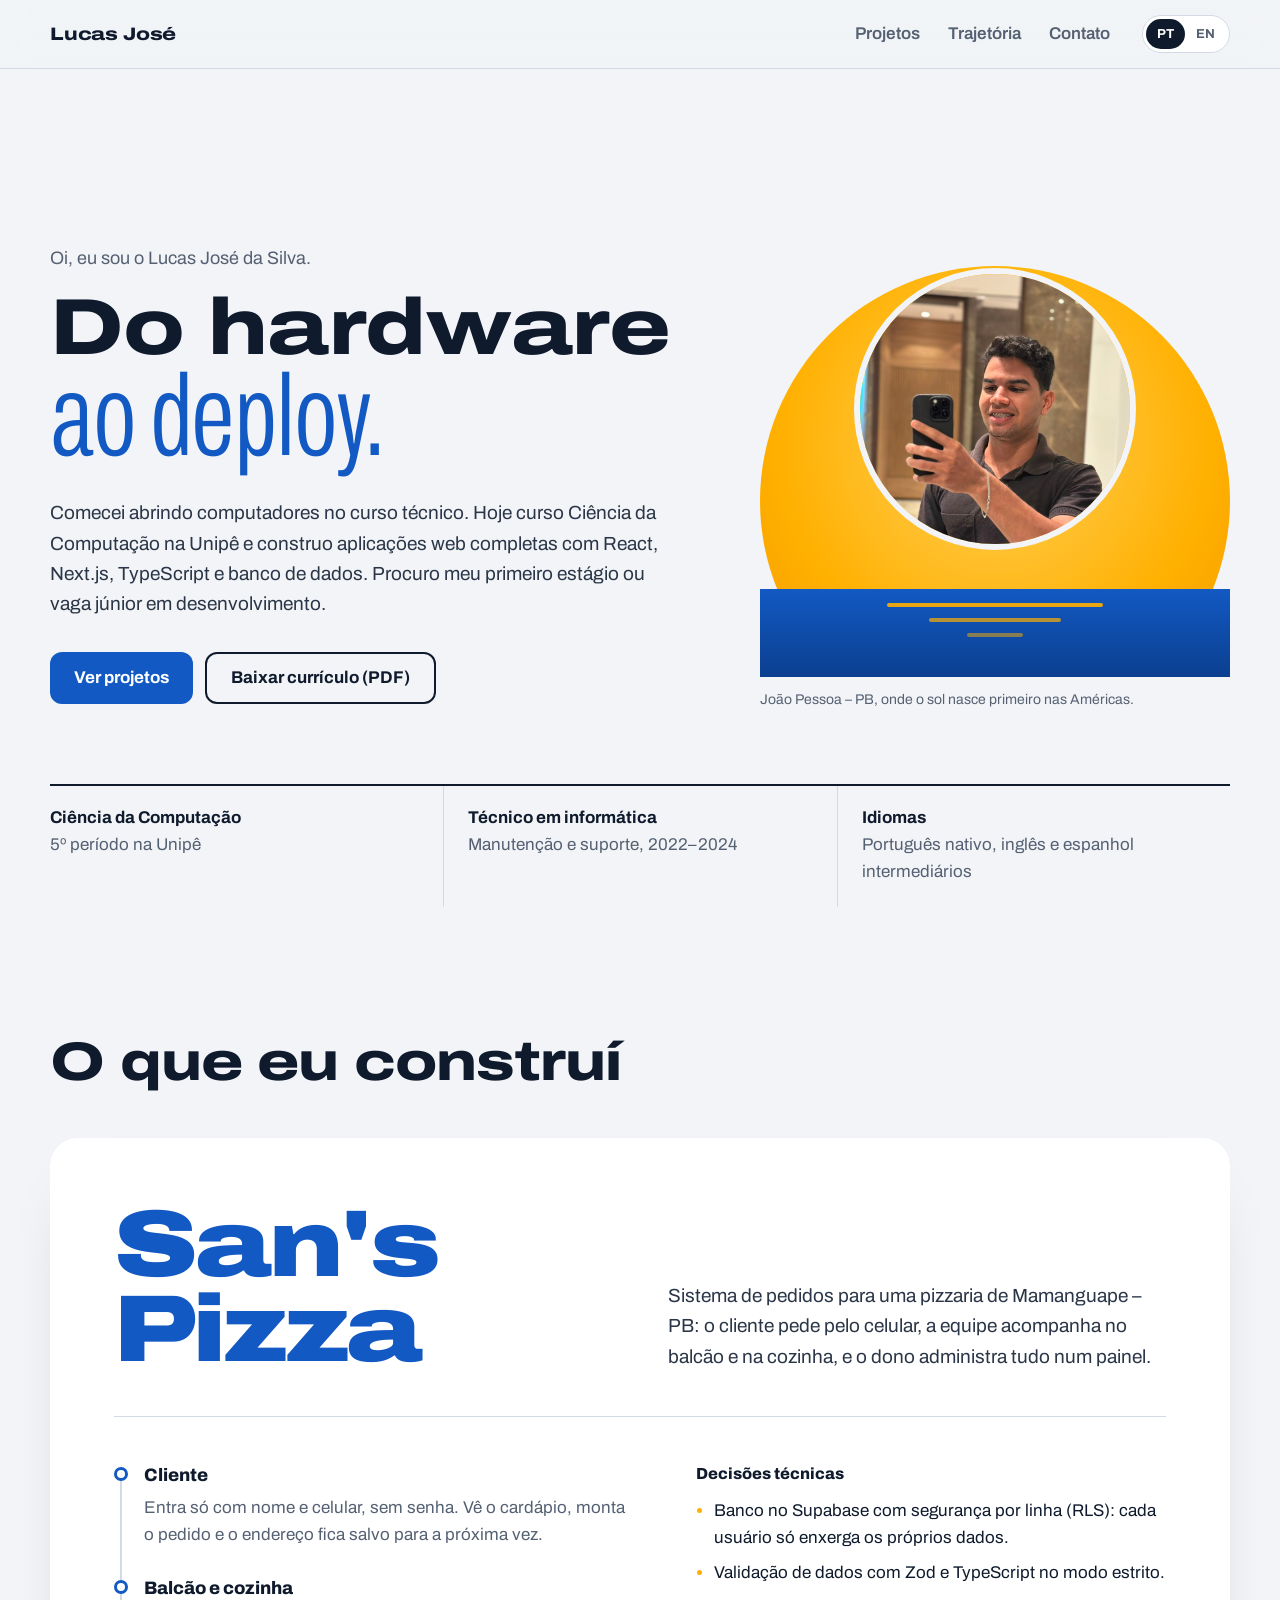
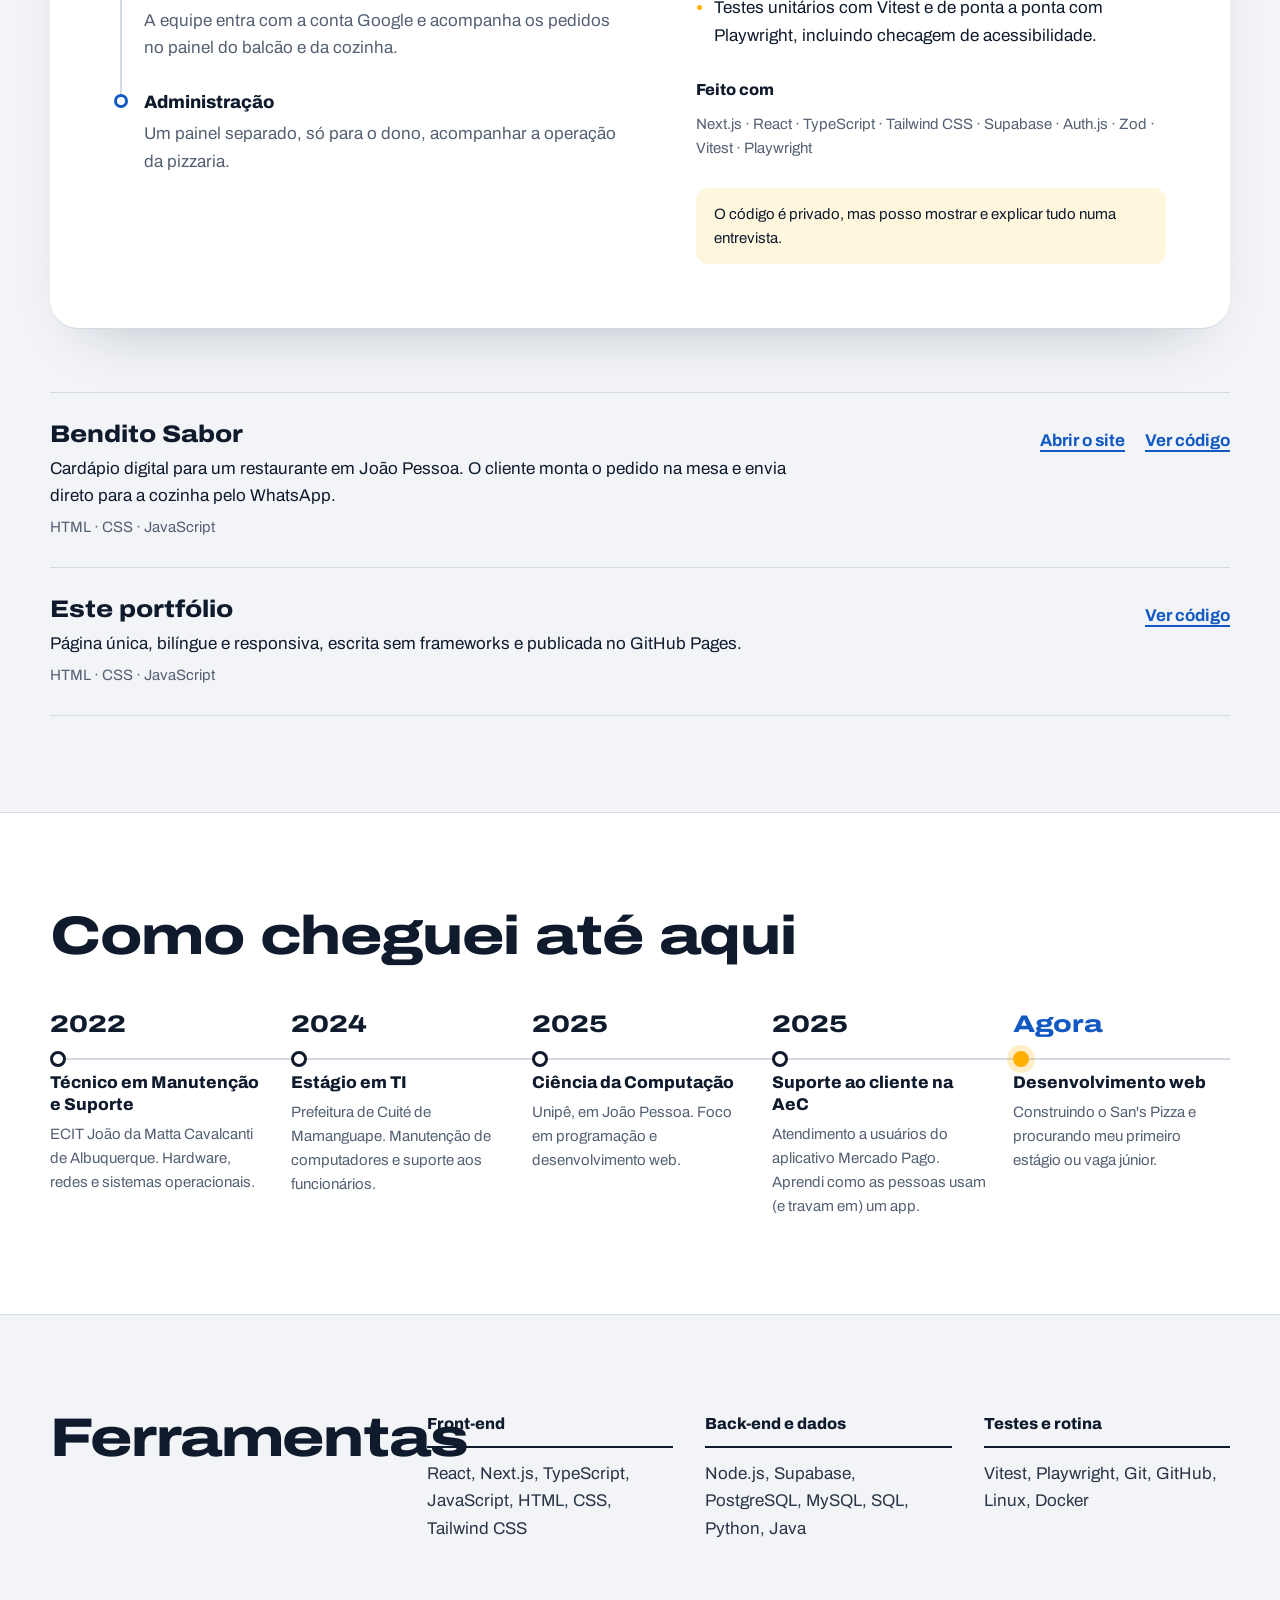
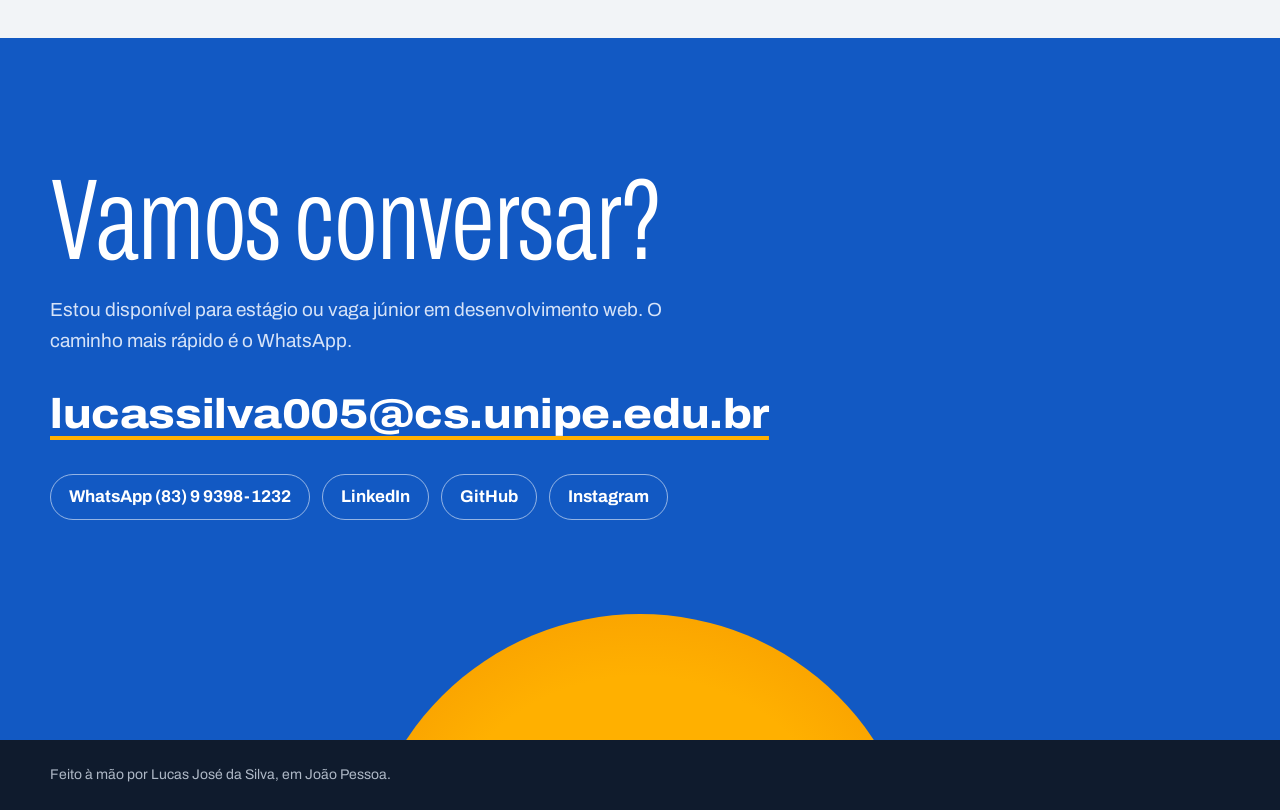
==== commit 3095ad87: "Novo design do portfólio" ====
--- a/index.html
+++ b/index.html
@@ -3,180 +3,240 @@
 <head>
   <meta charset="UTF-8" />
   <meta name="viewport" content="width=device-width, initial-scale=1.0" />
-
-  <title>Lucas José da Silva | Desenvolvedor Web em Formação</title>
-
-  <meta
-    name="description"
-    content="Portfólio de Lucas José da Silva, estudante de Ciência da Computação em João Pessoa – PB, em busca de estágio ou vaga júnior em desenvolvimento web."
-  />
-  <meta property="og:title" content="Lucas José da Silva | Desenvolvedor Web em Formação" />
+  <title>Lucas José da Silva · Desenvolvedor web em formação</title>
+  <meta name="description" content="Lucas José da Silva, estudante de Ciência da Computação em João Pessoa – PB. Do hardware ao deploy: busco estágio ou vaga júnior em desenvolvimento web." />
+  <meta name="theme-color" content="#F2F4F7" />
+  <meta property="og:title" content="Lucas José da Silva · Do hardware ao deploy" />
   <meta property="og:description" content="Estudante de Ciência da Computação (Unipê) em busca de estágio ou vaga júnior em desenvolvimento web." />
   <meta property="og:image" content="https://lucasjose17.github.io/foto-lucas.jpg" />
   <meta property="og:type" content="website" />
-
-  <!-- Ícones -->
-  <link
-    rel="stylesheet"
-    href="https://cdnjs.cloudflare.com/ajax/libs/font-awesome/6.5.1/css/all.min.css"
-  />
-
-  <!-- CSS -->
-  <link rel="stylesheet" href="style.css?v=21" />
+  <link rel="icon" href="data:image/svg+xml,%3Csvg xmlns='http://www.w3.org/2000/svg' viewBox='0 0 32 32'%3E%3Ccircle cx='16' cy='18' r='11' fill='%23FFB000'/%3E%3Crect y='18' width='32' height='14' fill='%231259C3'/%3E%3C/svg%3E" />
+  <link rel="preconnect" href="https://fonts.googleapis.com" />
+  <link rel="preconnect" href="https://fonts.gstatic.com" crossorigin />
+  <link href="https://fonts.googleapis.com/css2?family=Archivo:ital,wdth,wght@0,62..125,300..900;1,100,400&display=swap" rel="stylesheet" />
+  <link rel="stylesheet" href="style.css?v=30" />
 </head>
 
 <body>
-  <header class="header">
-    <div class="container navbar">
-      <a href="index.html" class="logo">
-        <div class="logo-icon">
-          <i class="fa-solid fa-code"></i>
-        </div>
-        <span>Codando com Lucas</span>
-      </a>
-
-      <nav class="menu">
-        <a href="index.html" class="active" data-i18n="navHome">Início</a>
-        <a href="sobre.html" data-i18n="navAbout">Sobre</a>
-        <a href="habilidades.html" data-i18n="navSkills">Habilidades</a>
-        <a href="projetos.html" data-i18n="navProjects">Projetos</a>
-        <a href="contato.html" data-i18n="navContact">Contato</a>
+  <a class="skip" href="#conteudo" data-i18n="skip">Pular para o conteúdo</a>
+
+  <header class="top">
+    <div class="wrap top-in">
+      <a href="#inicio" class="name">Lucas José</a>
+      <nav class="nav" aria-label="Principal">
+        <a href="#projetos" data-i18n="navProjects">Projetos</a>
+        <a href="#trajetoria" data-i18n="navPath">Trajetória</a>
+        <a href="#contato" data-i18n="navContact">Contato</a>
       </nav>
-
-      <div class="language-switch">
-        <button class="lang-option active" id="ptBtn">PT</button>
-        <button class="lang-option" id="enBtn">EN</button>
+      <div class="lang" role="group" aria-label="Idioma">
+        <button type="button" id="ptBtn" aria-pressed="true">PT</button>
+        <button type="button" id="enBtn" aria-pressed="false">EN</button>
       </div>
     </div>
   </header>
 
-  <main>
-    <section id="inicio" class="hero">
-      <div class="container hero-content">
+  <main id="conteudo">
+    <!-- HERO -->
+    <section class="hero" id="inicio">
+      <div class="wrap hero-in">
         <div class="hero-text">
-          <div class="badge">
-            <span class="badge-dot"></span>
-            <span data-i18n="badge">Construindo minha jornada na tecnologia</span>
-          </div>
-
-          <h1>
-            <span data-i18n="heroHello">Olá, eu sou</span>
-            <strong>Lucas José<br />da Silva</strong>
+          <p class="hello" data-i18n="hello">Oi, eu sou o Lucas José da Silva.</p>
+          <h1 class="headline">
+            <span class="hl-1" data-i18n="h1a">Do hardware</span>
+            <span class="hl-2" data-i18n="h1b">ao deploy.</span>
           </h1>
-
-          <h2>
-            <span data-i18n="heroRole1">Estudante de</span>
-            <strong data-i18n="heroRole2">Ciência da Computação</strong><br />
-            <span data-i18n="heroRole3">Técnico em Manutenção e Suporte em Informática</span><br />
-            <span data-i18n="heroRole4">Desenvolvedor web em formação</span>
-          </h2>
-
-          <p class="hero-description" data-i18n="heroDescription">
-            Sou estudante de Ciência da Computação na Unipê, em João Pessoa – PB, com formação técnica
-            em Manutenção e Suporte em Informática. Desenvolvo projetos web com React, Node.js,
-            TypeScript e banco de dados, e busco meu primeiro estágio ou vaga júnior em desenvolvimento.
+          <p class="lede" data-i18n="lede">
+            Comecei abrindo computadores no curso técnico. Hoje curso Ciência da Computação
+            na Unipê e construo aplicações web completas com React, Next.js, TypeScript e banco
+            de dados. Procuro meu primeiro estágio ou vaga júnior em desenvolvimento.
           </p>
-
-          <div class="hero-actions">
-            <a href="projetos.html" class="btn btn-primary">
-              <span data-i18n="btnProjects">Ver projetos</span>
-              <i class="fa-solid fa-arrow-right"></i>
-            </a>
-
-            <a href="contato.html" class="btn btn-outline">
-              <span data-i18n="btnContact">Entre em contato</span>
-              <i class="fa-regular fa-comment-dots"></i>
-            </a>
-          </div>
-
-          <div class="social-row">
-            <a
-              href="https://github.com/LucasJose17"
-              target="_blank"
-              class="social-icon"
-              aria-label="GitHub"
-            >
-              <i class="fa-brands fa-github"></i>
-            </a>
-
-            <a
-              href="https://www.linkedin.com/in/lucas-jos%C3%A9-b01bb9332/"
-              target="_blank"
-              rel="noopener"
-              class="social-icon"
-              aria-label="LinkedIn"
-            >
-              <i class="fa-brands fa-linkedin"></i>
-            </a>
-
-            <a
-              href="https://www.instagram.com/codandocomlucas"
-              target="_blank"
-              class="social-icon"
-              aria-label="Instagram"
-            >
-              <i class="fa-brands fa-instagram"></i>
-            </a>
-
-            <a href="curriculo-lucas-jose-da-silva.pdf" class="download-cv" download>
-              <span class="download-icon">
-                <i class="fa-solid fa-arrow-down"></i>
-              </span>
-              <span data-i18n="downloadCv">Baixar currículo</span>
-            </a>
+          <div class="actions">
+            <a class="btn btn-main" href="#projetos" data-i18n="ctaProjects">Ver projetos</a>
+            <a class="btn btn-line" href="curriculo-lucas-jose-da-silva.pdf" download data-i18n="ctaCv">Baixar currículo (PDF)</a>
           </div>
         </div>
 
-        <div class="hero-image-area">
-          <div class="photo-card">
-            <div class="photo-glow"></div>
-
-            <img
-              src="foto-lucas.jpg"
-              alt="Foto de Lucas José da Silva"
-              class="profile-photo"
-            />
-
-            <div class="info-card">
-              <div class="info-item">
-                <i class="fa-solid fa-graduation-cap"></i>
-                <div>
-                  <strong data-i18n="infoPeriod">5º período</strong>
-                  <span data-i18n="infoCourse">Ciência da Computação</span>
-                </div>
+        <figure class="sunrise" aria-label="Foto de Lucas José da Silva">
+          <div class="sky">
+            <div class="sun" aria-hidden="true"></div>
+            <img src="foto-lucas.jpg" alt="Lucas José da Silva" width="960" height="1280" />
+          </div>
+          <div class="sea" aria-hidden="true">
+            <span></span><span></span><span></span>
+          </div>
+          <figcaption data-i18n="place">João Pessoa – PB, onde o sol nasce primeiro nas Américas.</figcaption>
+        </figure>
+      </div>
+
+      <div class="wrap facts">
+        <dl>
+          <div>
+            <dt data-i18n="factCourseT">Ciência da Computação</dt>
+            <dd data-i18n="factCourseD">5º período na Unipê</dd>
+          </div>
+          <div>
+            <dt data-i18n="factTechT">Técnico em informática</dt>
+            <dd data-i18n="factTechD">Manutenção e suporte, 2022–2024</dd>
+          </div>
+          <div>
+            <dt data-i18n="factLangT">Idiomas</dt>
+            <dd data-i18n="factLangD">Português nativo, inglês e espanhol intermediários</dd>
+          </div>
+        </dl>
+      </div>
+    </section>
+
+    <!-- PROJETO EM DESTAQUE -->
+    <section class="feature" id="projetos" aria-labelledby="feature-title">
+      <div class="wrap">
+        <h2 class="section-title" data-i18n="projectsTitle">O que eu construí</h2>
+
+        <article class="case">
+          <header class="case-head">
+            <h3 id="feature-title" class="case-title">San's Pizza</h3>
+            <p class="case-sub" data-i18n="caseSub">
+              Sistema de pedidos para uma pizzaria de Mamanguape – PB: o cliente pede pelo celular,
+              a equipe acompanha no balcão e na cozinha, e o dono administra tudo num painel.
+            </p>
+          </header>
+
+          <div class="case-body">
+            <div class="flow" aria-label="Como o sistema funciona">
+              <div class="flow-step">
+                <h4 data-i18n="flow1T">Cliente</h4>
+                <p data-i18n="flow1D">Entra só com nome e celular, sem senha. Vê o cardápio, monta o pedido e o endereço fica salvo para a próxima vez.</p>
               </div>
-
-              <div class="info-line"></div>
-
-              <div class="info-item">
-                <i class="fa-solid fa-screwdriver-wrench"></i>
-                <div>
-                  <strong data-i18n="infoFocus">Formação Técnica</strong>
-                  <span data-i18n="infoFocusText">Manutenção e Suporte em Informática</span>
-                </div>
+              <div class="flow-step">
+                <h4 data-i18n="flow2T">Balcão e cozinha</h4>
+                <p data-i18n="flow2D">A equipe entra com a conta Google e acompanha os pedidos no painel do balcão e da cozinha.</p>
               </div>
-
-              <div class="info-line"></div>
-
-              <div class="info-item">
-                <i class="fa-solid fa-code"></i>
-                <div>
-                  <strong data-i18n="infoGoal">Foco atual</strong>
-                  <span data-i18n="infoGoalText">Desenvolvimento web: React, Node.js e banco de dados</span>
-                </div>
+              <div class="flow-step">
+                <h4 data-i18n="flow3T">Administração</h4>
+                <p data-i18n="flow3D">Um painel separado, só para o dono, acompanhar a operação da pizzaria.</p>
               </div>
             </div>
-          </div>
+
+            <div class="case-detail">
+              <h4 data-i18n="decisionsT">Decisões técnicas</h4>
+              <ul class="decisions">
+                <li data-i18n="dec1">Banco no Supabase com segurança por linha (RLS): cada usuário só enxerga os próprios dados.</li>
+                <li data-i18n="dec2">Validação de dados com Zod e TypeScript no modo estrito.</li>
+                <li data-i18n="dec3">Testes unitários com Vitest e de ponta a ponta com Playwright, incluindo checagem de acessibilidade.</li>
+              </ul>
+
+              <h4 data-i18n="stackT">Feito com</h4>
+              <p class="stack">Next.js · React · TypeScript · Tailwind CSS · Supabase · Auth.js · Zod · Vitest · Playwright</p>
+
+              <p class="case-note" data-i18n="caseNote">O código é privado, mas posso mostrar e explicar tudo numa entrevista.</p>
+            </div>
+          </div>
+        </article>
+
+        <div class="more">
+          <article class="more-item">
+            <div>
+              <h3>Bendito Sabor</h3>
+              <p data-i18n="bsD">Cardápio digital para um restaurante em João Pessoa. O cliente monta o pedido na mesa e envia direto para a cozinha pelo WhatsApp.</p>
+              <p class="stack">HTML · CSS · JavaScript</p>
+            </div>
+            <div class="more-links">
+              <a href="https://lucasjose17.github.io/bendito-sabor/" target="_blank" rel="noopener" data-i18n="openSite">Abrir o site</a>
+              <a href="https://github.com/LucasJose17/bendito-sabor" target="_blank" rel="noopener" data-i18n="seeCode">Ver código</a>
+            </div>
+          </article>
+
+          <article class="more-item">
+            <div>
+              <h3 data-i18n="pfT">Este portfólio</h3>
+              <p data-i18n="pfD">Página única, bilíngue e responsiva, escrita sem frameworks e publicada no GitHub Pages.</p>
+              <p class="stack">HTML · CSS · JavaScript</p>
+            </div>
+            <div class="more-links">
+              <a href="https://github.com/LucasJose17/LucasJose17.github.io" target="_blank" rel="noopener" data-i18n="seeCode">Ver código</a>
+            </div>
+          </article>
         </div>
       </div>
     </section>
+
+    <!-- TRAJETÓRIA -->
+    <section class="path" id="trajetoria" aria-labelledby="path-title">
+      <div class="wrap">
+        <h2 id="path-title" class="section-title" data-i18n="pathTitle">Como cheguei até aqui</h2>
+        <ol class="timeline">
+          <li>
+            <span class="when">2022</span>
+            <h3 data-i18n="t1T">Técnico em Manutenção e Suporte</h3>
+            <p data-i18n="t1D">ECIT João da Matta Cavalcanti de Albuquerque. Hardware, redes e sistemas operacionais.</p>
+          </li>
+          <li>
+            <span class="when">2024</span>
+            <h3 data-i18n="t2T">Estágio em TI</h3>
+            <p data-i18n="t2D">Prefeitura de Cuité de Mamanguape. Manutenção de computadores e suporte aos funcionários.</p>
+          </li>
+          <li>
+            <span class="when">2025</span>
+            <h3 data-i18n="t3T">Ciência da Computação</h3>
+            <p data-i18n="t3D">Unipê, em João Pessoa. Foco em programação e desenvolvimento web.</p>
+          </li>
+          <li>
+            <span class="when">2025</span>
+            <h3 data-i18n="t4T">Suporte ao cliente na AeC</h3>
+            <p data-i18n="t4D">Atendimento a usuários do aplicativo Mercado Pago. Aprendi como as pessoas usam (e travam em) um app.</p>
+          </li>
+          <li class="now">
+            <span class="when" data-i18n="tNow">Agora</span>
+            <h3 data-i18n="t5T">Desenvolvimento web</h3>
+            <p data-i18n="t5D">Construindo o San's Pizza e procurando meu primeiro estágio ou vaga júnior.</p>
+          </li>
+        </ol>
+      </div>
+    </section>
+
+    <!-- FERRAMENTAS -->
+    <section class="tools" aria-labelledby="tools-title">
+      <div class="wrap tools-in">
+        <h2 id="tools-title" class="section-title" data-i18n="toolsTitle">Ferramentas</h2>
+        <div class="tool-groups">
+          <div>
+            <h3 data-i18n="g1">Front-end</h3>
+            <p>React, Next.js, TypeScript, JavaScript, HTML, CSS, Tailwind CSS</p>
+          </div>
+          <div>
+            <h3 data-i18n="g2">Back-end e dados</h3>
+            <p>Node.js, Supabase, PostgreSQL, MySQL, SQL, Python, Java</p>
+          </div>
+          <div>
+            <h3 data-i18n="g3">Testes e rotina</h3>
+            <p>Vitest, Playwright, Git, GitHub, Linux, Docker</p>
+          </div>
+        </div>
+      </div>
+    </section>
+
+    <!-- CONTATO -->
+    <section class="contact" id="contato" aria-labelledby="contact-title">
+      <div class="wrap">
+        <h2 id="contact-title" class="contact-title" data-i18n="contactTitle">Vamos conversar?</h2>
+        <p class="contact-lede" data-i18n="contactLede">Estou disponível para estágio ou vaga júnior em desenvolvimento web. O caminho mais rápido é o WhatsApp.</p>
+        <a class="mail" href="mailto:lucassilva005@cs.unipe.edu.br">lucassilva005@cs.unipe.edu.br</a>
+        <ul class="channels">
+          <li><a href="https://wa.me/5583993981232" target="_blank" rel="noopener">WhatsApp (83) 9 9398-1232</a></li>
+          <li><a href="https://www.linkedin.com/in/lucas-jos%C3%A9-b01bb9332/" target="_blank" rel="noopener">LinkedIn</a></li>
+          <li><a href="https://github.com/LucasJose17" target="_blank" rel="noopener">GitHub</a></li>
+          <li><a href="https://www.instagram.com/codandocomlucas" target="_blank" rel="noopener">Instagram</a></li>
+        </ul>
+      </div>
+      <div class="horizon" aria-hidden="true"></div>
+    </section>
   </main>
 
-  <footer>
-    <p>© 2026 Lucas José da Silva. Todos os direitos reservados.</p>
-    <p data-i18n="footerText">Feito com dedicação e café ☕</p>
+  <footer class="foot">
+    <div class="wrap">
+      <p data-i18n="foot">Feito à mão por Lucas José da Silva, em João Pessoa.</p>
+    </div>
   </footer>
 
-  <script src="script.js?v=21"></script>
+  <script src="script.js?v=30"></script>
 </body>
-</html>+</html>
--- a/style.css
+++ b/style.css
@@ -1,974 +1,906 @@
-* {
+/* =========================================================
+   Lucas José da Silva — portfólio
+   Paleta: papel (fundo), tinta (texto), mar (azul), sol (âmbar)
+   Tipografia: Archivo, usando a largura variável como contraste
+   ========================================================= */
+
+:root {
+  --paper: #F2F4F7;
+  --white: #FFFFFF;
+  --ink: #0F1B2D;
+  --muted: #556173;
+  --line: #D3DAE4;
+  --sea: #1259C3;
+  --sea-deep: #0B3F8F;
+  --sun: #FFB000;
+  --sun-soft: #FFD15C;
+
+  --font: "Archivo", "Helvetica Neue", Arial, sans-serif;
+  --wrap: 1180px;
+}
+
+*,
+*::before,
+*::after {
+  box-sizing: border-box;
+}
+
+html {
+  scroll-behavior: smooth;
+  scroll-padding-top: 84px;
+}
+
+body {
   margin: 0;
-  padding: 0;
-  box-sizing: border-box;
-  scroll-behavior: smooth;
-}
-
-:root {
-  --bg: #020403;
-  --bg-2: #06100a;
-  --card: rgba(255, 255, 255, 0.055);
-  --card-2: rgba(0, 255, 112, 0.08);
-  --border: rgba(0, 255, 112, 0.22);
-  --border-2: rgba(255, 255, 255, 0.08);
-  --text: #ffffff;
-  --muted: #b9c8c0;
-  --primary: #00ff6a;
-  --primary-2: #38ff85;
-  --dark: #031006;
-  --line: rgba(0, 255, 112, 0.13);
-}
-
-body {
-  font-family: Arial, Helvetica, sans-serif;
-  background:
-    radial-gradient(circle at 18% 18%, rgba(0, 255, 106, 0.14), transparent 24%),
-    radial-gradient(circle at 78% 14%, rgba(0, 255, 106, 0.12), transparent 28%),
-    radial-gradient(circle at 60% 85%, rgba(0, 255, 106, 0.07), transparent 30%),
-    linear-gradient(160deg, #020403, #06100a 55%, #020403);
-  color: var(--text);
-  min-height: 100vh;
-  overflow-x: hidden;
-}
-
-body::before {
-  content: "";
-  position: fixed;
-  inset: 0;
-  background-image:
-    linear-gradient(rgba(0, 255, 106, 0.035) 1px, transparent 1px),
-    linear-gradient(90deg, rgba(0, 255, 106, 0.035) 1px, transparent 1px);
-  background-size: 60px 60px;
-  mask-image: linear-gradient(to bottom, black, transparent 72%);
-  pointer-events: none;
-  z-index: -1;
+  background: var(--paper);
+  color: var(--ink);
+  font-family: var(--font);
+  font-size: 1.0625rem;
+  line-height: 1.6;
+  font-variation-settings: "wdth" 100;
+  -webkit-font-smoothing: antialiased;
+}
+
+img {
+  max-width: 100%;
+  display: block;
 }
 
 a {
   color: inherit;
+}
+
+h1,
+h2,
+h3,
+h4,
+p,
+dl,
+dd,
+ol,
+ul,
+figure {
+  margin: 0;
+}
+
+:focus-visible {
+  outline: 3px solid var(--sea);
+  outline-offset: 3px;
+  border-radius: 4px;
+}
+
+.wrap {
+  width: min(var(--wrap), 100% - 48px);
+  margin-inline: auto;
+}
+
+.skip {
+  position: absolute;
+  left: 16px;
+  top: -60px;
+  background: var(--ink);
+  color: var(--white);
+  padding: 10px 16px;
+  border-radius: 8px;
+  z-index: 100;
   text-decoration: none;
 }
 
-.container {
-  width: min(1120px, 92%);
-  margin: 0 auto;
-}
-
-/* HEADER */
-.header {
+.skip:focus {
+  top: 12px;
+}
+
+/* ---------- Cabeçalho ---------- */
+
+.top {
   position: sticky;
   top: 0;
-  z-index: 100;
-  backdrop-filter: blur(18px);
-  background: rgba(2, 4, 3, 0.88);
-  border-bottom: 1px solid var(--border-2);
-}
-
-.navbar {
-  height: 76px;
+  z-index: 50;
+  background: rgba(242, 244, 247, 0.86);
+  backdrop-filter: blur(12px);
+  -webkit-backdrop-filter: blur(12px);
+  border-bottom: 1px solid var(--line);
+}
+
+.top-in {
   display: flex;
   align-items: center;
-  justify-content: space-between;
+  gap: 32px;
+  height: 68px;
+}
+
+.name {
+  font-weight: 800;
+  font-variation-settings: "wdth" 125;
+  font-size: 1.125rem;
+  text-decoration: none;
+  letter-spacing: -0.01em;
+  margin-right: auto;
+}
+
+.nav {
+  display: flex;
   gap: 28px;
 }
 
-.logo {
+.nav a {
+  text-decoration: none;
+  font-weight: 600;
+  color: var(--muted);
+}
+
+.nav a:hover {
+  color: var(--ink);
+}
+
+.lang {
   display: flex;
+  border: 1px solid var(--line);
+  border-radius: 999px;
+  padding: 3px;
+  background: var(--white);
+}
+
+.lang button {
+  border: 0;
+  background: transparent;
+  font: inherit;
+  font-weight: 700;
+  font-size: 0.8125rem;
+  color: var(--muted);
+  padding: 5px 11px;
+  border-radius: 999px;
+  cursor: pointer;
+}
+
+.lang button[aria-pressed="true"] {
+  background: var(--ink);
+  color: var(--white);
+}
+
+/* ---------- Hero ---------- */
+
+.hero {
+  padding: clamp(40px, 7vw, 88px) 0 0;
+}
+
+.hero-in {
+  display: grid;
+  grid-template-columns: minmax(0, 1.25fr) minmax(0, 1fr);
+  gap: clamp(32px, 5vw, 72px);
+  align-items: end;
+}
+
+.hello {
+  font-size: 1.125rem;
+  color: var(--muted);
+  margin-bottom: 18px;
+}
+
+.headline {
+  font-weight: 800;
+  line-height: 0.92;
+  letter-spacing: -0.025em;
+  margin-bottom: 28px;
+}
+
+.headline span {
+  display: block;
+}
+
+.hl-1 {
+  font-size: clamp(2.5rem, 6.2vw, 5.6rem);
+  font-variation-settings: "wdth" 125;
+}
+
+.hl-2 {
+  font-size: clamp(3.4rem, 9vw, 8rem);
+  font-weight: 300;
+  font-variation-settings: "wdth" 62;
+  letter-spacing: -0.01em;
+  color: var(--sea);
+}
+
+.lede {
+  max-width: 34em;
+  font-size: 1.1875rem;
+  line-height: 1.6;
+  color: #2A3647;
+  margin-bottom: 32px;
+}
+
+.actions {
+  display: flex;
+  flex-wrap: wrap;
+  gap: 12px;
+  padding-bottom: 8px;
+}
+
+.btn {
+  display: inline-flex;
   align-items: center;
-  gap: 13px;
+  min-height: 52px;
+  padding: 0 24px;
+  border-radius: 12px;
+  font-weight: 700;
+  text-decoration: none;
+  transition: background-color 0.2s, color 0.2s, border-color 0.2s;
+}
+
+.btn-main {
+  background: var(--sea);
+  color: var(--white);
+}
+
+.btn-main:hover {
+  background: var(--sea-deep);
+}
+
+.btn-line {
+  border: 2px solid var(--ink);
+}
+
+.btn-line:hover {
+  background: var(--ink);
+  color: var(--white);
+}
+
+/* Sol nascendo atrás da foto */
+
+.sunrise {
+  width: 100%;
+  max-width: 470px;
+  justify-self: end;
+}
+
+.sky {
+  position: relative;
+  aspect-ratio: 1 / 0.92;
+  overflow: hidden;
+}
+
+.sun {
+  position: absolute;
+  left: 50%;
+  bottom: -34%;
+  width: 100%;
+  aspect-ratio: 1;
+  border-radius: 50%;
+  background: radial-gradient(circle at 50% 38%, var(--sun-soft) 0%, var(--sun) 58%, #F39200 100%);
+  transform: translateX(-50%);
+  animation: rise 1.8s cubic-bezier(0.2, 0.7, 0.15, 1) 0.15s both;
+}
+
+.sky img {
+  position: absolute;
+  left: 50%;
+  bottom: 9%;
+  width: 60%;
+  aspect-ratio: 1;
+  height: auto;
+  border-radius: 50%;
+  object-fit: cover;
+  object-position: 52% 14%;
+  transform: translateX(-50%);
+  border: 6px solid var(--paper);
+  animation: appear 0.9s ease-out 0.9s both;
+}
+
+.sea {
+  position: relative;
+  height: 88px;
+  background: linear-gradient(var(--sea) 0%, var(--sea-deep) 100%);
+  display: grid;
+  justify-items: center;
+  align-content: start;
+  gap: 11px;
+  padding-top: 14px;
+}
+
+/* reflexo do sol na água */
+.sea span {
+  display: block;
+  height: 4px;
+  border-radius: 4px;
+  background: var(--sun);
+  opacity: 0.9;
+  animation: shimmer 1.2s ease-out 1.2s both;
+}
+
+.sea span:nth-child(1) {
+  width: 46%;
+}
+
+.sea span:nth-child(2) {
+  width: 28%;
+  opacity: 0.7;
+}
+
+.sea span:nth-child(3) {
+  width: 12%;
+  opacity: 0.5;
+}
+
+.sunrise figcaption {
+  margin-top: 12px;
+  font-size: 0.875rem;
+  color: var(--muted);
+}
+
+@keyframes rise {
+  from {
+    transform: translate(-50%, 42%);
+  }
+  to {
+    transform: translate(-50%, 0);
+  }
+}
+
+@keyframes appear {
+  from {
+    opacity: 0;
+    transform: translate(-50%, 12px);
+  }
+  to {
+    opacity: 1;
+    transform: translate(-50%, 0);
+  }
+}
+
+@keyframes shimmer {
+  from {
+    transform: scaleX(0);
+  }
+  to {
+    transform: scaleX(1);
+  }
+}
+
+/* Fatos rápidos */
+
+.facts {
+  margin-top: clamp(40px, 6vw, 72px);
+}
+
+.facts dl {
+  display: grid;
+  grid-template-columns: repeat(3, 1fr);
+  border-top: 2px solid var(--ink);
+}
+
+.facts dl > div {
+  padding: 18px 24px 22px 0;
+}
+
+.facts dl > div + div {
+  padding-left: 24px;
+  border-left: 1px solid var(--line);
+}
+
+.facts dt {
+  font-weight: 700;
+}
+
+.facts dd {
+  color: var(--muted);
+}
+
+/* ---------- Títulos de seção ---------- */
+
+.section-title {
+  font-weight: 800;
+  font-variation-settings: "wdth" 125;
+  font-size: clamp(2rem, 4.6vw, 3.4rem);
+  line-height: 1;
+  letter-spacing: -0.02em;
+  margin-bottom: clamp(28px, 4vw, 48px);
+}
+
+/* ---------- Projeto em destaque ---------- */
+
+.feature {
+  padding: clamp(72px, 10vw, 128px) 0 clamp(56px, 8vw, 96px);
+}
+
+.case {
+  background: var(--white);
+  border-radius: 28px;
+  padding: clamp(28px, 5vw, 64px);
+  box-shadow: 0 1px 0 var(--line), 0 30px 60px -40px rgba(15, 27, 45, 0.35);
+}
+
+.case-head {
+  display: grid;
+  grid-template-columns: minmax(0, 1fr) minmax(0, 1fr);
+  gap: 24px 56px;
+  align-items: end;
+  padding-bottom: clamp(28px, 4vw, 44px);
+  border-bottom: 1px solid var(--line);
+}
+
+.case-title {
   font-weight: 900;
-  font-size: 20px;
-  white-space: nowrap;
-}
-
-.logo-icon {
-  width: 42px;
-  height: 42px;
-  border: 1px solid var(--primary);
-  border-radius: 12px;
+  font-variation-settings: "wdth" 125;
+  font-size: clamp(2.8rem, 7.4vw, 6rem);
+  line-height: 0.9;
+  letter-spacing: -0.03em;
+  color: var(--sea);
+}
+
+.case-sub {
+  font-size: 1.1875rem;
+  color: #2A3647;
+  max-width: 32em;
+}
+
+.case-body {
   display: grid;
-  place-items: center;
-  color: var(--primary);
-  box-shadow: 0 0 22px rgba(0, 255, 106, 0.22);
-}
-
-.menu {
-  display: flex;
-  align-items: center;
-  gap: 30px;
-}
-
-.menu a {
-  color: var(--muted);
-  font-weight: 700;
-  font-size: 15px;
+  grid-template-columns: minmax(0, 1.1fr) minmax(0, 1fr);
+  gap: clamp(32px, 5vw, 64px);
+  padding-top: clamp(28px, 4vw, 44px);
+}
+
+.flow {
+  display: grid;
+  align-content: start;
+}
+
+.flow-step {
   position: relative;
-  transition: 0.25s;
-  white-space: nowrap;
-}
-
-.menu a:hover,
-.menu a.active {
-  color: var(--primary);
-}
-
-.menu a.active::after {
+  padding: 0 0 26px 30px;
+}
+
+/* linha que liga os três papéis do sistema */
+.flow-step::before {
+  content: "";
+  position: absolute;
+  left: 6px;
+  top: 10px;
+  bottom: -6px;
+  width: 2px;
+  background: var(--line);
+}
+
+.flow-step:last-child::before {
+  display: none;
+}
+
+.flow-step::after {
   content: "";
   position: absolute;
   left: 0;
-  bottom: -22px;
-  width: 100%;
-  height: 3px;
-  background: var(--primary);
-  border-radius: 20px;
-  box-shadow: 0 0 18px var(--primary);
-}
-
-.language-switch {
+  top: 6px;
+  width: 14px;
+  height: 14px;
+  border-radius: 50%;
+  background: var(--white);
+  border: 3px solid var(--sea);
+}
+
+.flow-step h4 {
+  font-size: 1.125rem;
+  font-weight: 800;
+  margin-bottom: 4px;
+}
+
+.flow-step p {
+  color: var(--muted);
+  max-width: 36em;
+}
+
+.case-detail h4 {
+  font-size: 1rem;
+  font-weight: 800;
+  margin-bottom: 10px;
+}
+
+.decisions {
+  padding-left: 1.1em;
+  margin-bottom: 28px;
+}
+
+.decisions li {
+  margin-bottom: 8px;
+}
+
+.decisions li::marker {
+  color: var(--sun);
+}
+
+.stack {
+  color: var(--muted);
+  font-size: 0.9375rem;
+}
+
+.case-detail .stack {
+  margin-bottom: 28px;
+}
+
+.case-note {
+  padding: 14px 18px;
+  border-radius: 12px;
+  background: #FFF6DE;
+  font-size: 0.9375rem;
+}
+
+/* Outros projetos */
+
+.more {
+  margin-top: clamp(40px, 6vw, 64px);
+}
+
+.more-item {
+  display: grid;
+  grid-template-columns: minmax(0, 1fr) auto;
+  gap: 16px 48px;
+  align-items: start;
+  padding: 28px 0;
+  border-top: 1px solid var(--line);
+}
+
+.more-item:last-child {
+  border-bottom: 1px solid var(--line);
+}
+
+.more-item h3 {
+  font-weight: 800;
+  font-variation-settings: "wdth" 115;
+  font-size: 1.5rem;
+  line-height: 1.15;
+  margin-bottom: 6px;
+}
+
+.more-item p {
+  max-width: 44em;
+}
+
+.more-item .stack {
+  margin-top: 6px;
+}
+
+.more-links {
   display: flex;
-  align-items: center;
-  border: 1px solid var(--border);
-  border-radius: 999px;
-  padding: 4px;
-  background: rgba(0, 255, 106, 0.045);
-  flex-shrink: 0;
-}
-
-.lang-option {
-  border: none;
-  background: transparent;
-  color: var(--muted);
-  padding: 8px 14px;
-  border-radius: 999px;
-  cursor: pointer;
-  font-weight: 900;
-}
-
-.lang-option.active {
-  background: rgba(0, 255, 106, 0.18);
-  color: var(--primary);
-}
-
-/* HERO */
-.hero {
+  gap: 20px;
+  padding-top: 6px;
+}
+
+.more-links a {
+  font-weight: 700;
+  color: var(--sea);
+  text-decoration: underline;
+  text-decoration-thickness: 2px;
+  text-underline-offset: 4px;
+  white-space: nowrap;
+}
+
+.more-links a:hover {
+  color: var(--sea-deep);
+}
+
+/* ---------- Trajetória ---------- */
+
+.path {
+  padding: clamp(56px, 8vw, 96px) 0;
+  background: var(--white);
+  border-block: 1px solid var(--line);
+}
+
+.timeline {
+  list-style: none;
+  padding: 0;
+  display: grid;
+  grid-template-columns: repeat(5, minmax(0, 1fr));
+  gap: 24px;
   position: relative;
-  padding: 72px 0 60px;
-}
-
-.hero::after {
+}
+
+.timeline::before {
   content: "";
   position: absolute;
   left: 0;
   right: 0;
-  bottom: -1px;
-  height: 1px;
-  background: linear-gradient(90deg, transparent, var(--line), transparent);
-}
-
-.hero-content {
+  top: 46px;
+  height: 2px;
+  background: var(--line);
+}
+
+.timeline li {
+  position: relative;
+}
+
+.when {
+  display: block;
+  font-weight: 800;
+  font-variation-settings: "wdth" 125;
+  font-size: 1.5rem;
+  line-height: 1;
+  margin-bottom: 36px;
+}
+
+.timeline li::before {
+  content: "";
+  position: absolute;
+  left: 0;
+  top: 39px;
+  width: 16px;
+  height: 16px;
+  border-radius: 50%;
+  background: var(--white);
+  border: 3px solid var(--ink);
+}
+
+.timeline li.now::before {
+  background: var(--sun);
+  border-color: var(--sun);
+  box-shadow: 0 0 0 6px rgba(255, 176, 0, 0.22);
+}
+
+.timeline li.now .when {
+  color: var(--sea);
+}
+
+.timeline h3 {
+  font-size: 1.0625rem;
+  font-weight: 800;
+  line-height: 1.3;
+  margin-bottom: 6px;
+}
+
+.timeline p {
+  font-size: 0.9375rem;
+  color: var(--muted);
+}
+
+/* ---------- Ferramentas ---------- */
+
+.tools {
+  padding: clamp(56px, 8vw, 96px) 0;
+}
+
+.tools-in {
   display: grid;
-  grid-template-columns: 1.05fr 0.95fr;
-  align-items: center;
-  gap: 52px;
-}
-
-.badge {
-  width: fit-content;
-  max-width: 100%;
+  grid-template-columns: minmax(0, 0.8fr) minmax(0, 2fr);
+  gap: 32px 56px;
+}
+
+.tools .section-title {
+  margin-bottom: 0;
+}
+
+.tool-groups {
+  display: grid;
+  grid-template-columns: repeat(3, minmax(0, 1fr));
+  gap: 32px;
+}
+
+.tool-groups h3 {
+  font-size: 1rem;
+  font-weight: 800;
+  padding-bottom: 10px;
+  margin-bottom: 12px;
+  border-bottom: 2px solid var(--ink);
+}
+
+.tool-groups p {
+  color: #2A3647;
+}
+
+/* ---------- Contato ---------- */
+
+.contact {
+  position: relative;
+  overflow: hidden;
+  background: var(--sea);
+  color: var(--white);
+  padding: clamp(72px, 10vw, 128px) 0 clamp(150px, 18vw, 220px);
+}
+
+.contact :focus-visible {
+  outline-color: var(--sun);
+}
+
+.contact-title {
+  font-weight: 300;
+  font-variation-settings: "wdth" 62;
+  font-size: clamp(3.2rem, 9vw, 7.5rem);
+  line-height: 0.95;
+  letter-spacing: -0.01em;
+  margin-bottom: 20px;
+}
+
+.contact-lede {
+  max-width: 36em;
+  font-size: 1.1875rem;
+  color: #D6E3F8;
+  margin-bottom: 36px;
+}
+
+.mail {
+  display: inline-block;
+  font-weight: 800;
+  font-variation-settings: "wdth" 112;
+  font-size: clamp(1.25rem, 3.6vw, 2.6rem);
+  line-height: 1.1;
+  letter-spacing: -0.01em;
+  text-decoration: underline;
+  text-decoration-color: var(--sun);
+  text-decoration-thickness: 4px;
+  text-underline-offset: 8px;
+  overflow-wrap: anywhere;
+  margin-bottom: 36px;
+}
+
+.mail:hover {
+  color: var(--sun-soft);
+}
+
+.channels {
+  list-style: none;
+  padding: 0;
+  display: flex;
+  flex-wrap: wrap;
+  gap: 12px;
+  position: relative;
+  z-index: 1;
+}
+
+.channels a {
   display: inline-flex;
   align-items: center;
-  gap: 11px;
-  padding: 11px 18px;
+  min-height: 46px;
+  padding: 0 18px;
   border-radius: 999px;
-  border: 1px solid var(--primary);
-  color: var(--primary);
-  background: rgba(0, 255, 106, 0.08);
-  font-size: 13px;
-  font-weight: 900;
-  letter-spacing: 0.5px;
-  margin-bottom: 22px;
-}
-
-.badge-dot {
-  width: 10px;
-  height: 10px;
-  border-radius: 999px;
-  background: var(--primary);
-  box-shadow: 0 0 16px var(--primary);
-  flex-shrink: 0;
-}
-
-.hero-text h1 {
-  font-size: clamp(44px, 6.7vw, 82px);
-  line-height: 0.98;
-  margin-bottom: 18px;
-  letter-spacing: -2px;
-}
-
-.hero-text h1 span {
-  display: block;
-  color: white;
-}
-
-.hero-text h1 strong {
-  display: block;
-  color: var(--primary);
-  text-shadow: 0 0 30px rgba(0, 255, 106, 0.25);
-}
-
-.hero-text h2 {
-  font-size: 23px;
-  line-height: 1.38;
-  color: var(--muted);
-  font-weight: 500;
-  margin-bottom: 22px;
-}
-
-.hero-text h2 strong {
-  color: var(--primary);
-  font-weight: 900;
-}
-
-.hero-description {
-  max-width: 620px;
-  color: var(--muted);
-  line-height: 1.75;
-  font-size: 16px;
-  margin-bottom: 28px;
-}
-
-.hero-actions {
-  display: flex;
-  gap: 14px;
-  flex-wrap: wrap;
-  margin-bottom: 24px;
-}
-
-.btn {
-  display: inline-flex;
-  align-items: center;
-  justify-content: center;
-  gap: 10px;
-  min-height: 50px;
-  padding: 0 28px;
-  border-radius: 999px;
-  font-weight: 900;
-  transition: 0.25s;
-  border: 1px solid transparent;
-}
-
-.btn:hover {
-  transform: translateY(-4px);
-}
-
-.btn-primary {
-  background: linear-gradient(135deg, var(--primary), var(--primary-2));
-  color: var(--dark);
-  box-shadow: 0 0 32px rgba(0, 255, 106, 0.28);
-}
-
-.btn-outline {
-  border-color: var(--border-2);
-  background: rgba(255, 255, 255, 0.035);
-  color: white;
-}
-
-.social-row {
-  display: flex;
-  align-items: center;
-  flex-wrap: wrap;
-  gap: 14px;
-}
-
-.social-icon {
-  width: 43px;
-  height: 43px;
-  border-radius: 999px;
-  display: grid;
-  place-items: center;
-  background: rgba(255, 255, 255, 0.06);
-  border: 1px solid var(--border-2);
-  color: white;
-  transition: 0.25s;
-}
-
-.social-icon:hover {
-  color: var(--primary);
-  border-color: var(--primary);
-  transform: translateY(-4px);
-  box-shadow: 0 0 24px rgba(0, 255, 106, 0.18);
-}
-
-.download-cv {
-  display: inline-flex;
-  align-items: center;
-  gap: 12px;
-  color: var(--muted);
-  transition: 0.25s;
-}
-
-.download-cv:hover {
-  color: var(--primary);
-}
-
-.download-icon {
-  width: 34px;
-  height: 34px;
-  border-radius: 999px;
-  border: 1px solid var(--primary);
-  display: grid;
-  place-items: center;
-  color: var(--primary);
-}
-
-/* FOTO / CARD */
-.hero-image-area {
-  position: relative;
-  display: flex;
-  align-items: center;
-  justify-content: center;
-}
-
-.photo-card {
-  position: relative;
-  width: min(390px, 100%);
-  height: auto;
-  padding: 18px;
-  border-radius: 38px;
-  border: 1px solid var(--primary);
-  background:
-    radial-gradient(circle at center, rgba(0, 255, 106, 0.18), transparent 60%),
-    rgba(255, 255, 255, 0.035);
-  box-shadow:
-    0 0 70px rgba(0, 255, 106, 0.16),
-    inset 0 0 35px rgba(0, 255, 106, 0.08);
-  overflow: hidden;
-}
-
-.photo-glow {
+  border: 1.5px solid rgba(255, 255, 255, 0.55);
+  font-weight: 700;
+  text-decoration: none;
+}
+
+.channels a:hover {
+  background: var(--white);
+  color: var(--sea);
+  border-color: var(--white);
+}
+
+/* sol se pondo no fim da página */
+.horizon {
   position: absolute;
-  inset: 25px;
-  border-radius: 50%;
-  background: rgba(0, 255, 106, 0.16);
-  filter: blur(40px);
-  z-index: 1;
-}
-
-.profile-photo {
-  position: relative;
-  z-index: 2;
-  width: 100%;
-  height: 320px;
-  object-fit: cover;
-  object-position: center 25%;
-  display: block;
-  border-radius: 28px;
-  filter: drop-shadow(0 0 24px rgba(0, 255, 106, 0.25));
-}
-
-.info-card {
-  position: relative;
-  z-index: 3;
-  margin-top: 16px;
-  padding: 20px;
-  border-radius: 24px;
-  background: rgba(2, 4, 3, 0.78);
-  backdrop-filter: blur(16px);
-  border: 1px solid rgba(255, 255, 255, 0.10);
-}
-
-.info-item {
-  display: flex;
-  align-items: center;
-  gap: 18px;
-}
-
-.info-item i {
-  width: 32px;
-  color: var(--primary);
-  font-size: 23px;
-  flex-shrink: 0;
-}
-
-.info-item strong {
-  display: block;
-  font-size: 15px;
-  margin-bottom: 4px;
-}
-
-.info-item span {
-  color: var(--muted);
-  font-size: 13px;
-  line-height: 1.35;
-}
-
-.info-line {
-  height: 1px;
-  background: rgba(255, 255, 255, 0.09);
-  margin: 14px 0;
-}
-
-/* SEÇÕES DAS OUTRAS PÁGINAS */
-.page-section {
-  min-height: calc(100vh - 76px);
-  display: flex;
-  align-items: center;
-  padding-top: 90px;
-  padding-bottom: 90px;
-}
-
-.section {
-  padding: 72px 0;
-}
-
-.section-label {
-  display: inline-block;
-  color: var(--primary);
-  text-transform: uppercase;
-  font-size: 13px;
-  font-weight: 900;
-  margin-bottom: 10px;
-}
-
-.section-title {
-  font-size: clamp(28px, 4vw, 36px);
-  margin-bottom: 14px;
-}
-
-.section-description {
-  color: var(--muted);
-  line-height: 1.65;
-  max-width: 720px;
-  margin-bottom: 26px;
-}
-
-.about-grid {
-  display: grid;
-  grid-template-columns: repeat(3, 1fr);
-  gap: 22px;
-}
-
-.about-card {
-  padding: 24px;
-  border-radius: 16px;
-  background:
-    linear-gradient(135deg, rgba(0, 255, 106, 0.055), rgba(255, 255, 255, 0.03));
-  border: 1px solid var(--border-2);
-  display: flex;
-  gap: 22px;
-  min-height: 140px;
-  transition: 0.25s;
-}
-
-.about-card:hover {
-  transform: translateY(-5px);
-  border-color: var(--border);
-}
-
-.about-card i {
-  color: var(--primary);
-  font-size: 30px;
-  margin-top: 4px;
-}
-
-.about-card h3 {
-  margin-bottom: 8px;
-}
-
-.about-card p {
-  color: var(--muted);
-  line-height: 1.55;
-  font-size: 15px;
-}
-
-.skills-grid {
-  display: grid;
-  grid-template-columns: repeat(auto-fill, minmax(140px, 1fr));
-  gap: 14px;
-}
-
-.skill-card {
-  min-height: 130px;
-  border-radius: 14px;
-  border: 1px solid var(--border-2);
-  background: rgba(255, 255, 255, 0.035);
-  display: grid;
-  place-items: center;
-  text-align: center;
-  padding: 18px;
-  transition: 0.25s;
-}
-
-.skill-card:hover {
-  transform: translateY(-5px);
-  border-color: var(--border);
-  box-shadow: 0 0 28px rgba(0, 255, 106, 0.10);
-}
-
-.skill-card i {
-  font-size: 42px;
-  margin-bottom: 10px;
-}
-
-.skill-card h3 {
-  font-size: 16px;
-  margin-bottom: 6px;
-}
-
-.skill-card span {
-  color: var(--muted);
-  font-size: 14px;
-}
-
-.html {
-  color: #e44d26;
-}
-
-.css {
-  color: #1572b6;
-}
-
-.js {
-  color: #f7df1e;
-}
-
-.python {
-  color: #3776ab;
-}
-
-.java {
-  color: #f89820;
-}
-
-.mysql {
-  color: #00758f;
-}
-
-.git {
-  color: #f05032;
-}
-
-.react {
-  color: #61dafb;
-}
-
-.next {
-  color: #ffffff;
-}
-
-.ts {
-  color: #3178c6;
-}
-
-.node {
-  color: #5fa04e;
-}
-
-.pg {
-  color: #4169e1;
-}
-
-.linux {
-  color: #fcc624;
-}
-
-.projects-grid {
-  display: grid;
-  grid-template-columns: repeat(3, 1fr);
-  gap: 18px;
-}
-
-.project-note {
-  margin-top: 16px;
-  margin-bottom: 0 !important;
-  font-size: 13px !important;
-  font-style: italic;
-}
-
-.project-links {
-  display: flex;
-  justify-content: center;
-  margin-top: 18px;
-}
-
-.project-links a {
-  display: inline-flex;
-  align-items: center;
-  gap: 8px;
-  padding: 9px 18px;
-  border-radius: 999px;
-  border: 1px solid var(--primary);
-  color: var(--primary);
-  font-weight: 900;
-  font-size: 14px;
-  transition: 0.25s;
-}
-
-.project-links a:hover {
-  background: rgba(0, 255, 106, 0.12);
-  transform: translateY(-3px);
-}
-
-.project-links a i {
-  margin: 0;
-  font-size: 14px;
-}
-
-.contact-details {
-  margin-top: 8px;
-  display: flex;
-  flex-wrap: wrap;
-  gap: 8px;
-}
-
-.contact-details a {
-  color: var(--primary);
-  font-weight: 700;
-}
-
-@media (max-width: 1020px) {
-  .contact-details {
+  left: 50%;
+  bottom: 0;
+  width: min(560px, 90vw);
+  aspect-ratio: 2 / 1;
+  border-radius: 999px 999px 0 0;
+  background: radial-gradient(circle at 50% 100%, var(--sun) 0%, var(--sun) 55%, #F39200 100%);
+  transform: translate(-50%, 55%);
+}
+
+/* ---------- Rodapé ---------- */
+
+.foot {
+  background: var(--ink);
+  color: #AEB8C6;
+  padding: 24px 0;
+  font-size: 0.875rem;
+}
+
+/* ---------- Responsivo ---------- */
+
+@media (max-width: 980px) {
+  .hero-in {
+    grid-template-columns: 1fr;
+  }
+
+  .sunrise {
+    justify-self: start;
+    max-width: 420px;
+  }
+
+  .case-head,
+  .case-body {
+    grid-template-columns: 1fr;
+  }
+
+  .timeline {
+    grid-template-columns: 1fr;
+    gap: 0;
+  }
+
+  .timeline::before {
+    top: 8px;
+    bottom: 8px;
+    left: 7px;
+    right: auto;
+    width: 2px;
+    height: auto;
+  }
+
+  .timeline li {
+    padding: 0 0 28px 40px;
+  }
+
+  .timeline li::before {
+    top: 2px;
+  }
+
+  .when {
+    font-size: 1.25rem;
+    margin-bottom: 6px;
+  }
+
+  .tools-in {
+    grid-template-columns: 1fr;
+  }
+}
+
+@media (max-width: 720px) {
+  body {
+    font-size: 1rem;
+  }
+
+  .wrap {
+    width: min(var(--wrap), 100% - 36px);
+  }
+
+  .top-in {
+    gap: 16px;
+    height: 60px;
+  }
+
+  .nav {
+    display: none;
+  }
+
+  .sunrise {
+    order: -1;
+    max-width: 320px;
+  }
+
+  .lede,
+  .case-sub,
+  .contact-lede {
+    font-size: 1.0625rem;
+  }
+
+  .btn {
+    flex: 1 1 100%;
     justify-content: center;
   }
-}
-
-.project-card {
-  position: relative;
-  min-height: 220px;
-  border-radius: 16px;
-  border: 1px solid var(--border-2);
-  background:
-    linear-gradient(135deg, rgba(0, 255, 106, 0.06), rgba(255, 255, 255, 0.03));
-  padding: 26px 20px;
-  text-align: center;
-  overflow: hidden;
-  transition: 0.25s;
-}
-
-.project-card:hover {
-  transform: translateY(-5px);
-  border-color: var(--border);
-}
-
-.project-number {
-  position: absolute;
-  left: 16px;
-  top: 14px;
-  color: var(--primary);
-  font-weight: 900;
-  font-size: 18px;
-}
-
-.project-card i {
-  margin-top: 22px;
-  color: var(--primary);
-  font-size: 42px;
-  margin-bottom: 16px;
-}
-
-.project-card h3 {
-  margin-bottom: 10px;
-  font-size: 17px;
-}
-
-.project-card p {
-  color: var(--muted);
-  line-height: 1.45;
-  font-size: 14px;
-  margin-bottom: 18px;
-}
-
-.project-tags {
-  display: flex;
-  justify-content: center;
-  gap: 8px;
-  flex-wrap: wrap;
-}
-
-.project-tags span {
-  color: var(--primary);
-  border: 1px solid rgba(0, 255, 106, 0.22);
-  background: rgba(0, 255, 106, 0.08);
-  border-radius: 999px;
-  padding: 5px 12px;
-  font-size: 12px;
-}
-
-.contact-section {
-  padding: 72px 0;
-}
-
-.contact-box {
-  min-height: 92px;
-  padding: 24px 28px;
-  border-radius: 16px;
-  border: 1px solid var(--border-2);
-  background:
-    linear-gradient(135deg, rgba(0, 255, 106, 0.08), rgba(255, 255, 255, 0.035));
-  display: grid;
-  grid-template-columns: auto 1fr auto;
-  align-items: center;
-  gap: 24px;
-}
-
-.contact-icon {
-  color: var(--primary);
-  font-size: 48px;
-  filter: drop-shadow(0 0 18px rgba(0, 255, 106, 0.35));
-}
-
-.contact-text h2 {
-  font-size: 28px;
-  margin-bottom: 6px;
-}
-
-.contact-text p {
-  color: var(--muted);
-  line-height: 1.45;
-}
-
-.contact-actions {
-  display: flex;
-  align-items: center;
-  gap: 12px;
-}
-
-/* FOOTER */
-footer {
-  padding: 26px 20px 34px;
-  display: flex;
-  justify-content: center;
-  gap: 36px;
-  color: rgba(185, 200, 192, 0.72);
-  font-size: 14px;
-  text-align: center;
-}
-
-/* RESPONSIVO TABLET */
-@media (max-width: 1020px) {
-  .hero-content {
+
+  .facts dl {
     grid-template-columns: 1fr;
   }
 
-  .about-grid {
+  .facts dl > div,
+  .facts dl > div + div {
+    padding: 14px 0;
+    border-left: 0;
+  }
+
+  .facts dl > div + div {
+    border-top: 1px solid var(--line);
+  }
+
+  .case {
+    border-radius: 20px;
+  }
+
+  .more-item {
     grid-template-columns: 1fr;
   }
 
-  .skills-grid {
-    grid-template-columns: repeat(3, 1fr);
-  }
-
-  .projects-grid {
-    grid-template-columns: repeat(2, 1fr);
-  }
-
-  .contact-box {
+  .tool-groups {
     grid-template-columns: 1fr;
-    text-align: center;
-  }
-
-  .contact-actions {
-    justify-content: center;
-    flex-wrap: wrap;
-  }
-}
-
-/* RESPONSIVO CELULAR */
-@media (max-width: 760px) {
-  .container {
-    width: min(92%, 680px);
-  }
-
-  .navbar {
-    height: auto;
-    padding: 16px 0;
-    flex-wrap: wrap;
-    gap: 14px;
-  }
-
-  .logo {
-    width: 100%;
-  }
-
-  .logo-icon {
-    width: 50px;
-    height: 50px;
-    border-radius: 16px;
-  }
-
-  .logo span {
-    font-size: 20px;
-  }
-
-  .menu {
-    order: 2;
-    display: flex;
-    width: 100%;
-    overflow-x: auto;
-    gap: 18px;
-    padding: 10px 0 12px;
-  }
-
-  .menu a {
-    font-size: 14px;
-  }
-
-  .menu a.active::after {
-    bottom: -7px;
-  }
-
-  .language-switch {
-    order: 3;
-    margin-left: auto;
-  }
-
-  .hero {
-    padding: 34px 0 48px;
-  }
-
-  .hero-content {
-    display: flex;
-    flex-direction: column;
-    gap: 34px;
-  }
-
-  .badge {
-    font-size: 13px;
-    line-height: 1.4;
-    margin-bottom: 26px;
-  }
-
-  .hero-text h1 {
-    font-size: 42px;
-    line-height: 1;
-    letter-spacing: -1px;
-    margin-bottom: 22px;
-  }
-
-  .hero-text h2 {
-    font-size: 19px;
-    line-height: 1.45;
-    margin-bottom: 24px;
-  }
-
-  .hero-description {
-    max-width: 100%;
-    font-size: 16px;
-    line-height: 1.7;
-    margin-bottom: 28px;
-  }
-
-  .hero-actions {
-    flex-direction: column;
-    gap: 16px;
-    margin-bottom: 24px;
-  }
-
-  .btn {
-    width: 100%;
-    min-height: 58px;
-  }
-
-  .social-row {
-    gap: 14px;
-  }
-
-  .social-icon,
-  .download-icon {
-    width: 46px;
-    height: 46px;
-  }
-
-  .download-cv {
-    font-size: 15px;
-  }
-
-  .hero-image-area {
-    width: 100%;
-  }
-
-  .photo-card {
-    width: 100%;
-    max-width: 380px;
-    margin: 0 auto;
-    padding: 16px;
-    border-radius: 32px;
-  }
-
-  .profile-photo {
-    height: 290px;
-    object-position: center 25%;
-    border-radius: 24px;
-  }
-
-  .info-card {
-    margin-top: 16px;
-    padding: 18px;
-  }
-
-  .info-item {
-    gap: 14px;
-  }
-
-  .info-item i {
-    font-size: 22px;
-  }
-
-  .info-item strong {
-    font-size: 15px;
-  }
-
-  .info-item span {
-    font-size: 13px;
-  }
-
-  .page-section {
-    min-height: auto;
-    padding-top: 60px;
-    padding-bottom: 60px;
-  }
-
-  .skills-grid {
-    grid-template-columns: repeat(2, 1fr);
-  }
-
-  .projects-grid {
-    grid-template-columns: 1fr;
-  }
-
-  footer {
-    flex-direction: column;
-    gap: 8px;
-    line-height: 1.6;
-  }
-}
-
-@media (max-width: 430px) {
-  .hero-text h1 {
-    font-size: 40px;
-  }
-
-  .hero-text h2 {
-    font-size: 18px;
-  }
-
-  .profile-photo {
-    height: 270px;
-  }
-
-  .skills-grid {
-    grid-template-columns: 1fr;
-  }
-}
-@media (max-width: 760px) {
-  .contact-details {
-    flex-direction: column;
-    align-items: center;
-    gap: 4px;
-  }
-
-  .contact-details span {
-    display: none;
-  }
-}
+    gap: 24px;
+  }
+}
+
+@media (prefers-reduced-motion: reduce) {
+  html {
+    scroll-behavior: auto;
+  }
+
+  .sun,
+  .sky img,
+  .sea span {
+    animation: none;
+  }
+}
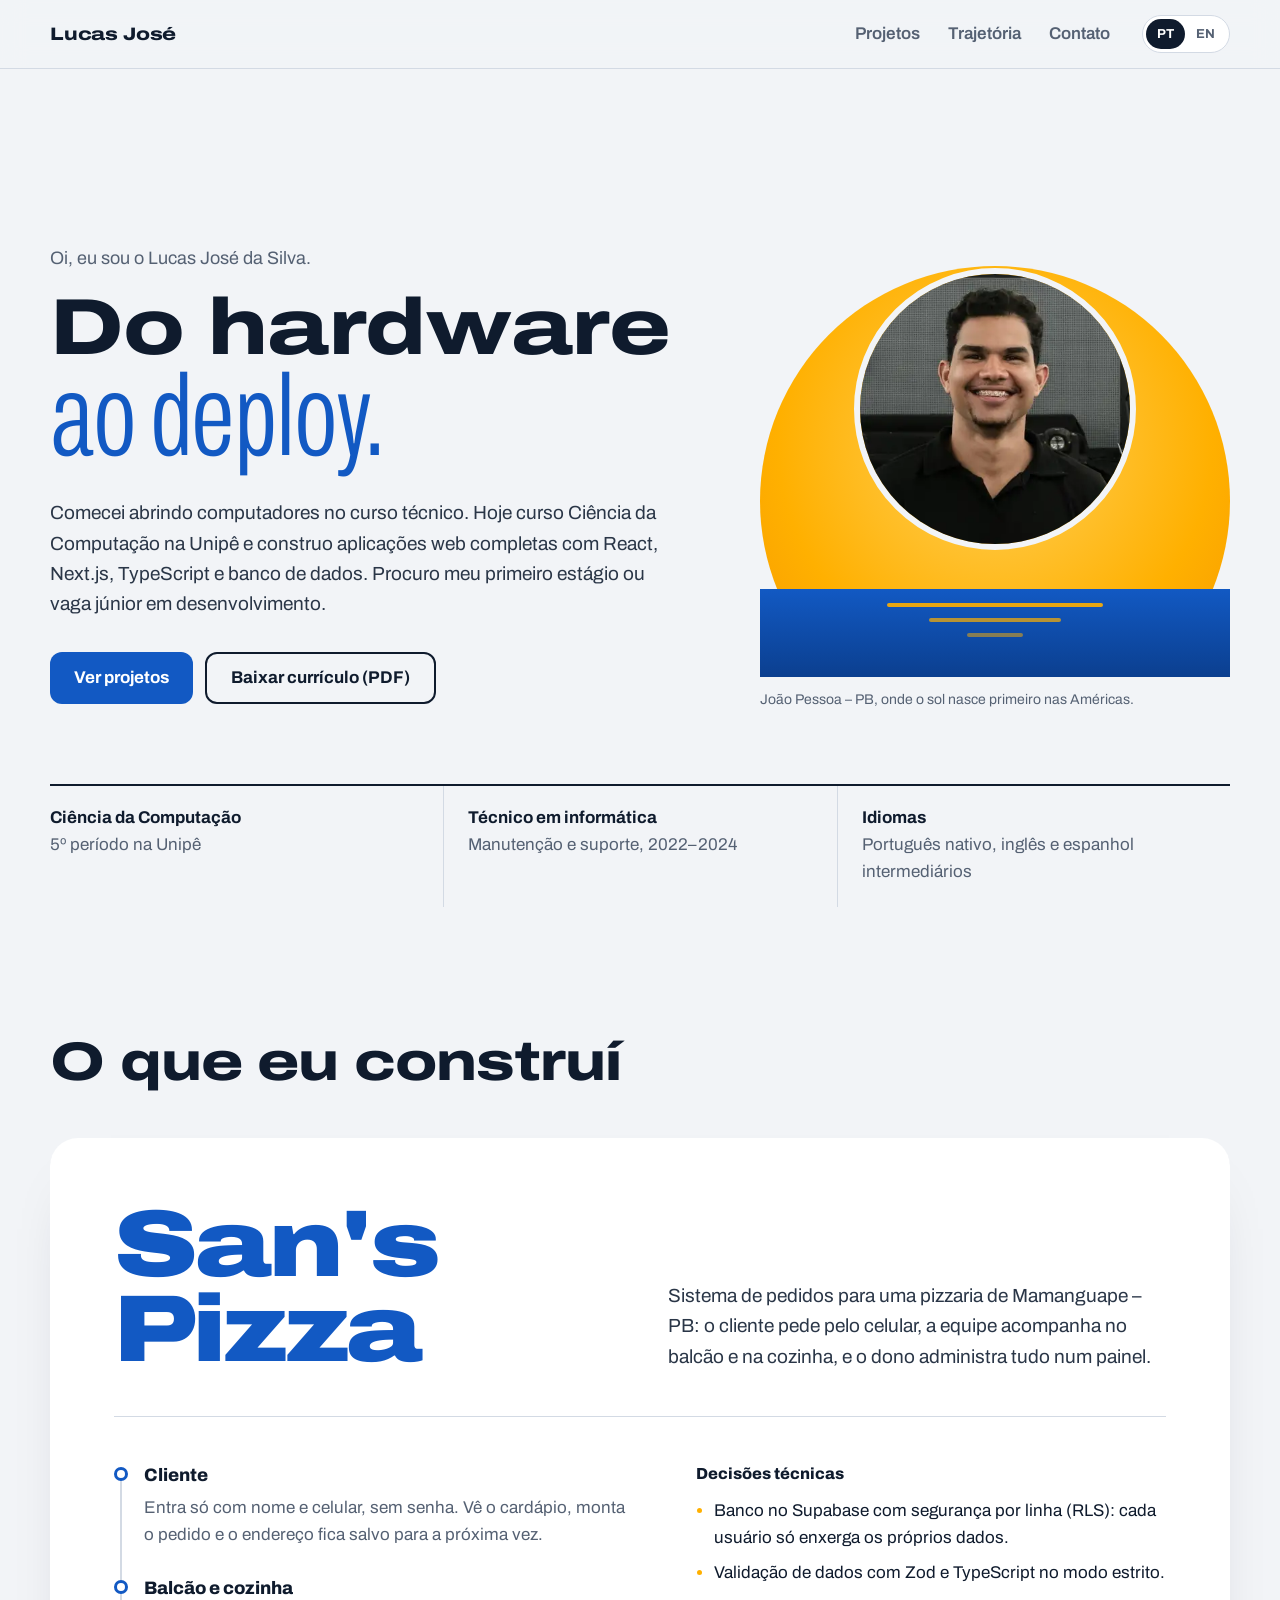
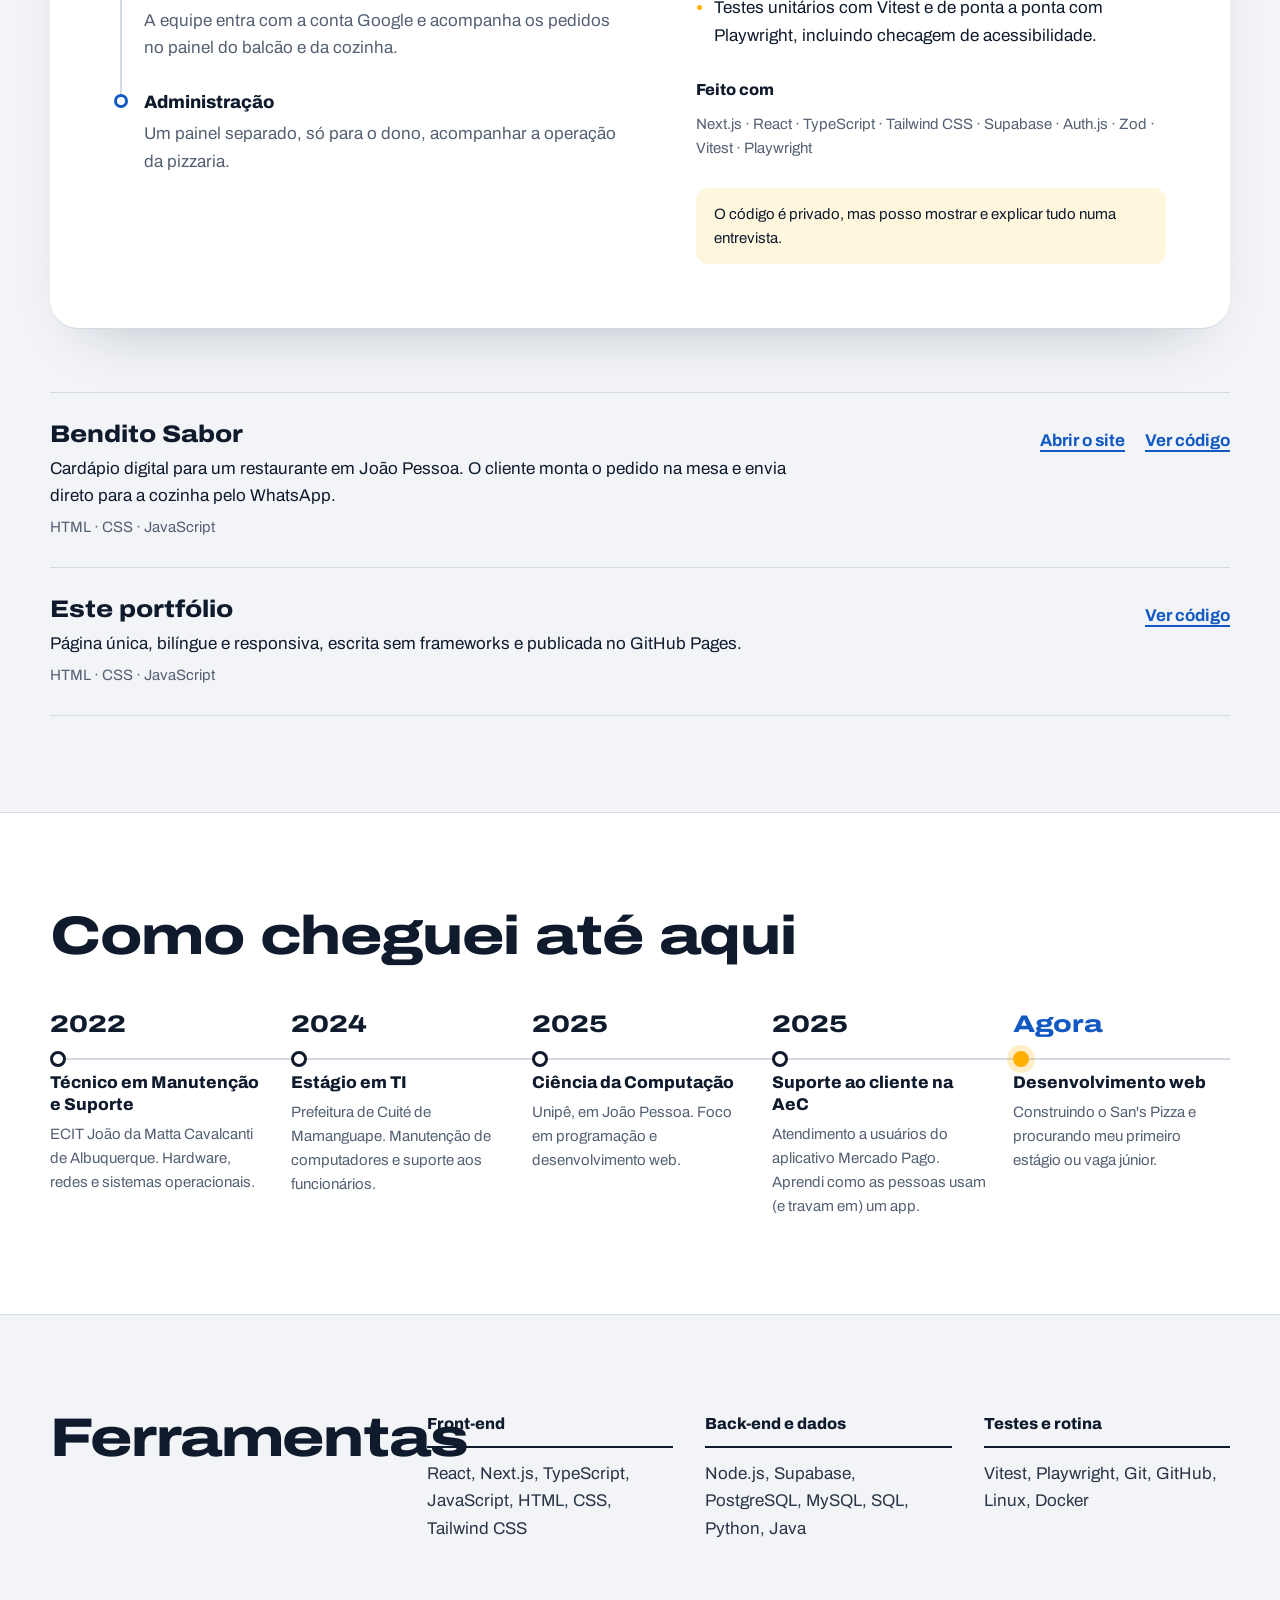
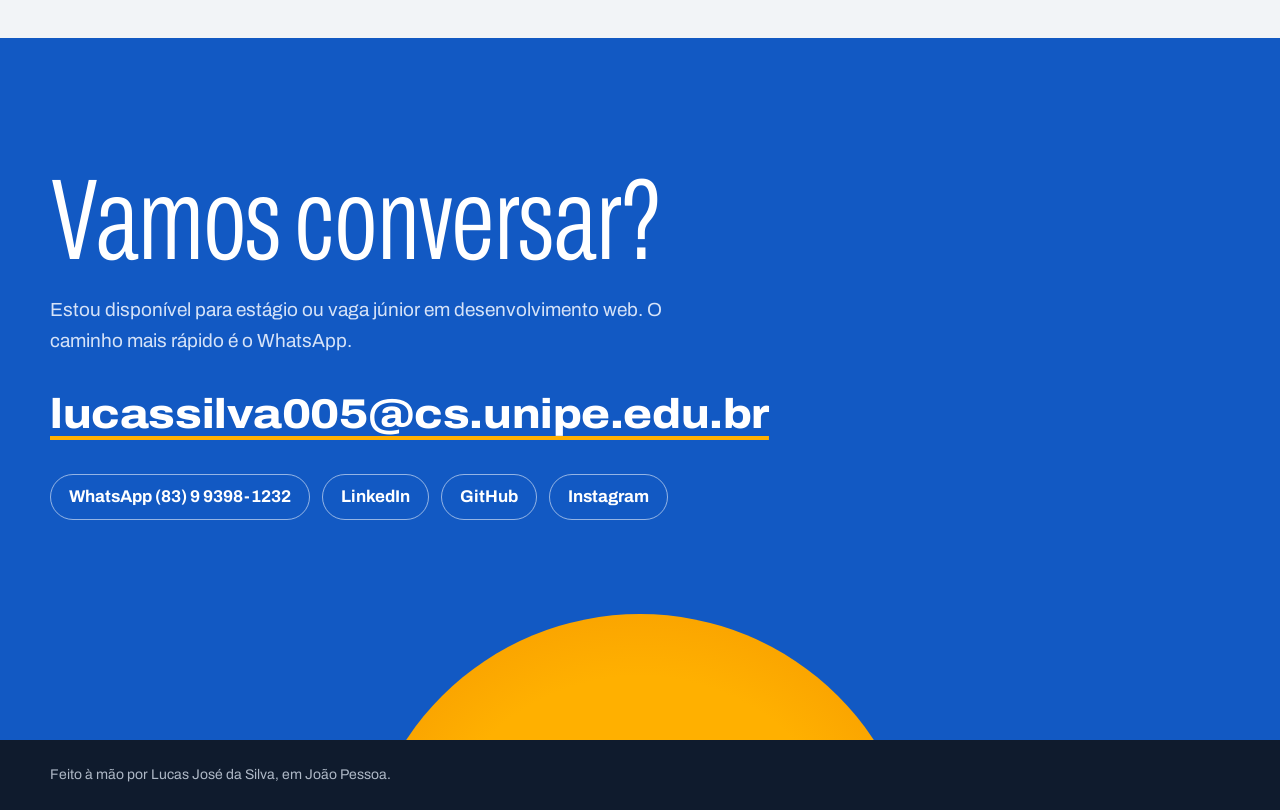
==== commit 8ed16b79: "Nova foto de perfil" ====
--- a/index.html
+++ b/index.html
@@ -8,7 +8,7 @@
   <meta name="theme-color" content="#F2F4F7" />
   <meta property="og:title" content="Lucas José da Silva · Do hardware ao deploy" />
   <meta property="og:description" content="Estudante de Ciência da Computação (Unipê) em busca de estágio ou vaga júnior em desenvolvimento web." />
-  <meta property="og:image" content="https://lucasjose17.github.io/foto-lucas.jpg" />
+  <meta property="og:image" content="https://lucasjose17.github.io/foto-lucas.webp" />
   <meta property="og:type" content="website" />
   <link rel="icon" href="data:image/svg+xml,%3Csvg xmlns='http://www.w3.org/2000/svg' viewBox='0 0 32 32'%3E%3Ccircle cx='16' cy='18' r='11' fill='%23FFB000'/%3E%3Crect y='18' width='32' height='14' fill='%231259C3'/%3E%3C/svg%3E" />
   <link rel="preconnect" href="https://fonts.googleapis.com" />
@@ -59,7 +59,7 @@
         <figure class="sunrise" aria-label="Foto de Lucas José da Silva">
           <div class="sky">
             <div class="sun" aria-hidden="true"></div>
-            <img src="foto-lucas.jpg" alt="Lucas José da Silva" width="960" height="1280" />
+            <img src="foto-lucas.webp" alt="Lucas José da Silva" width="400" height="400" />
           </div>
           <div class="sea" aria-hidden="true">
             <span></span><span></span><span></span>
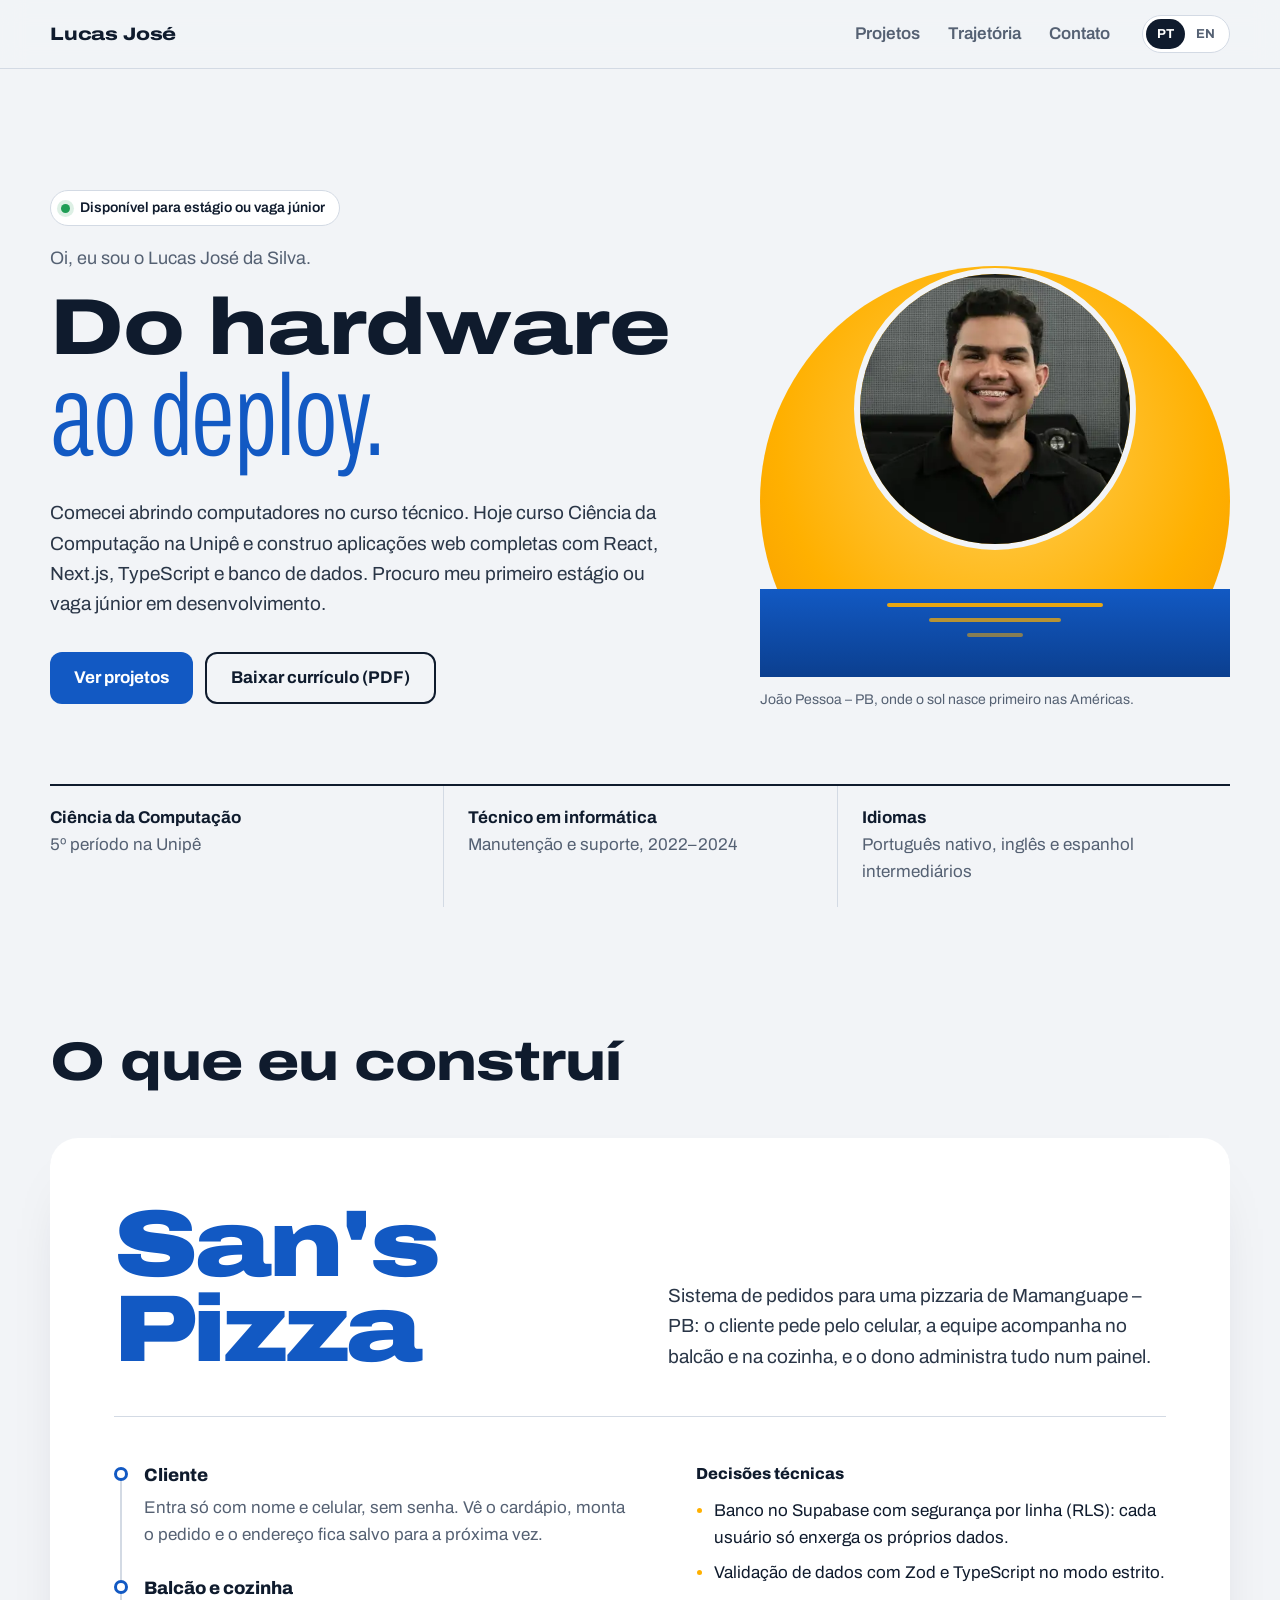
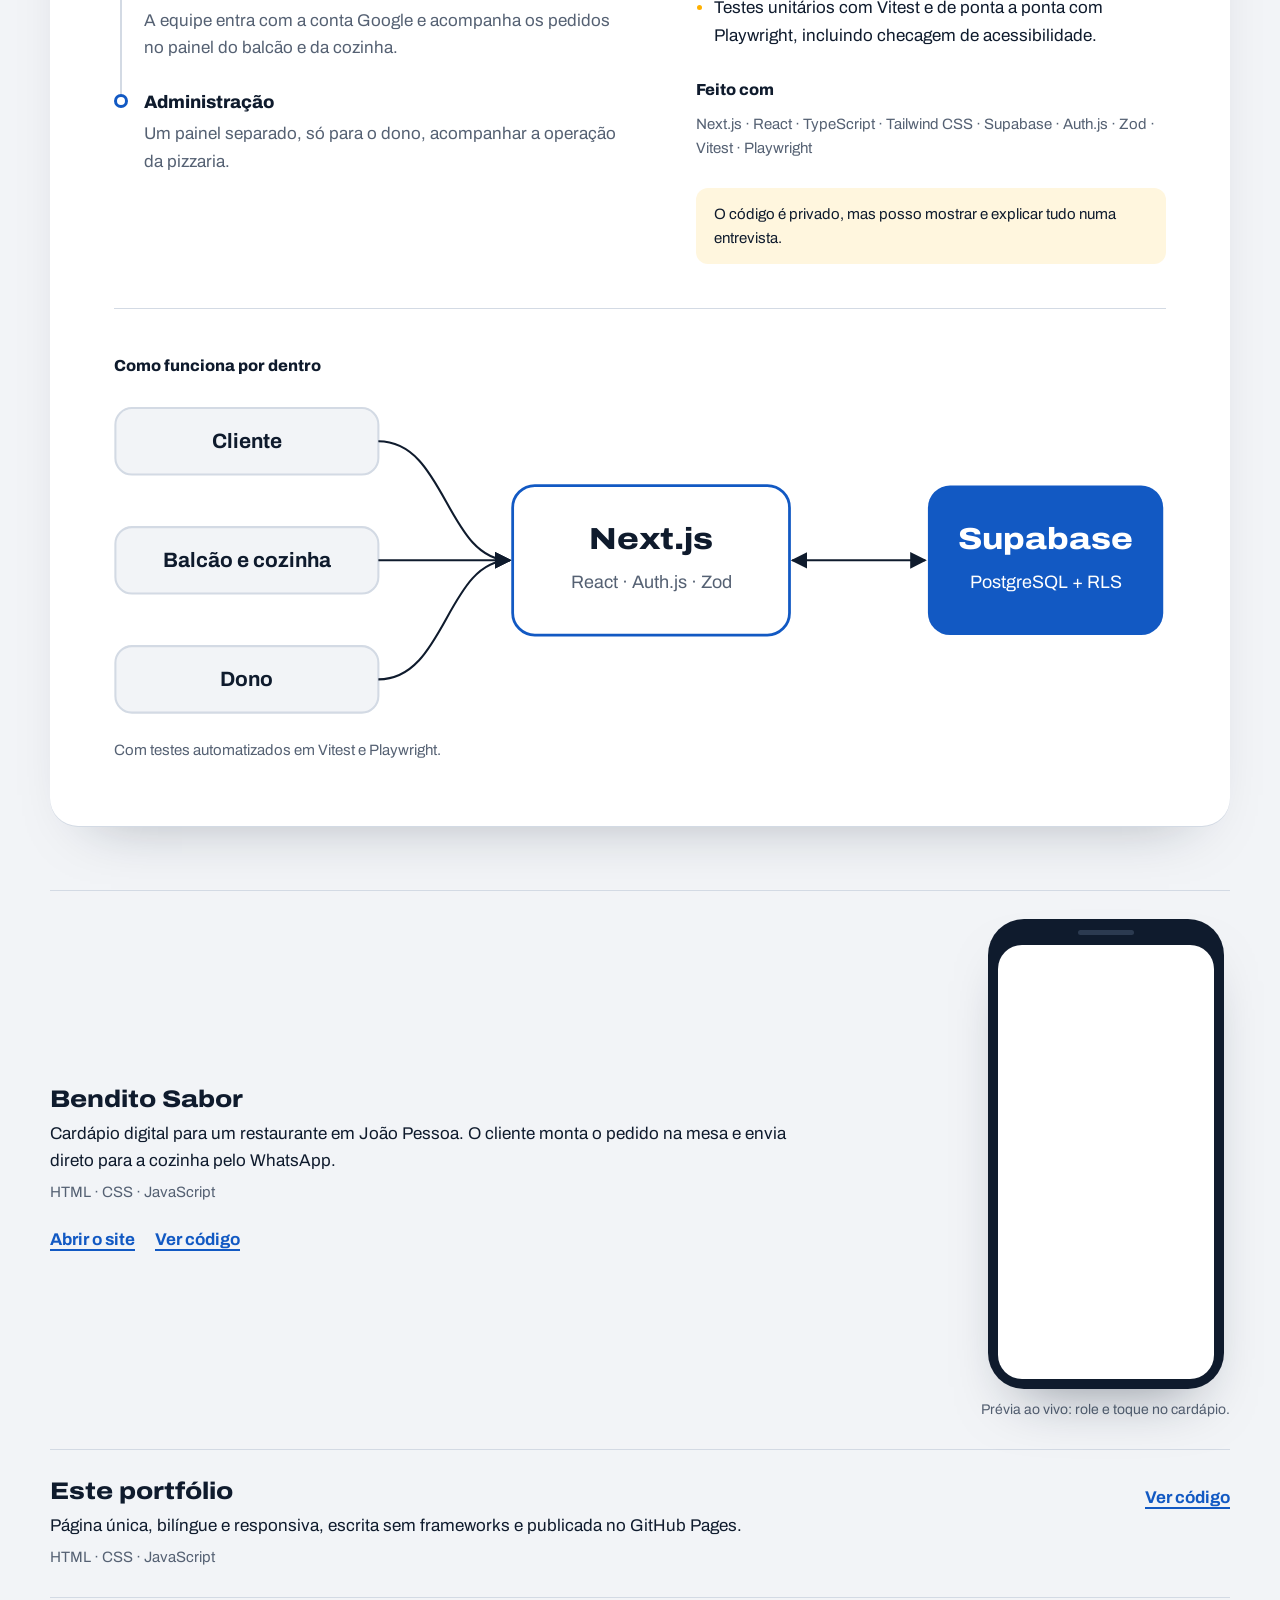
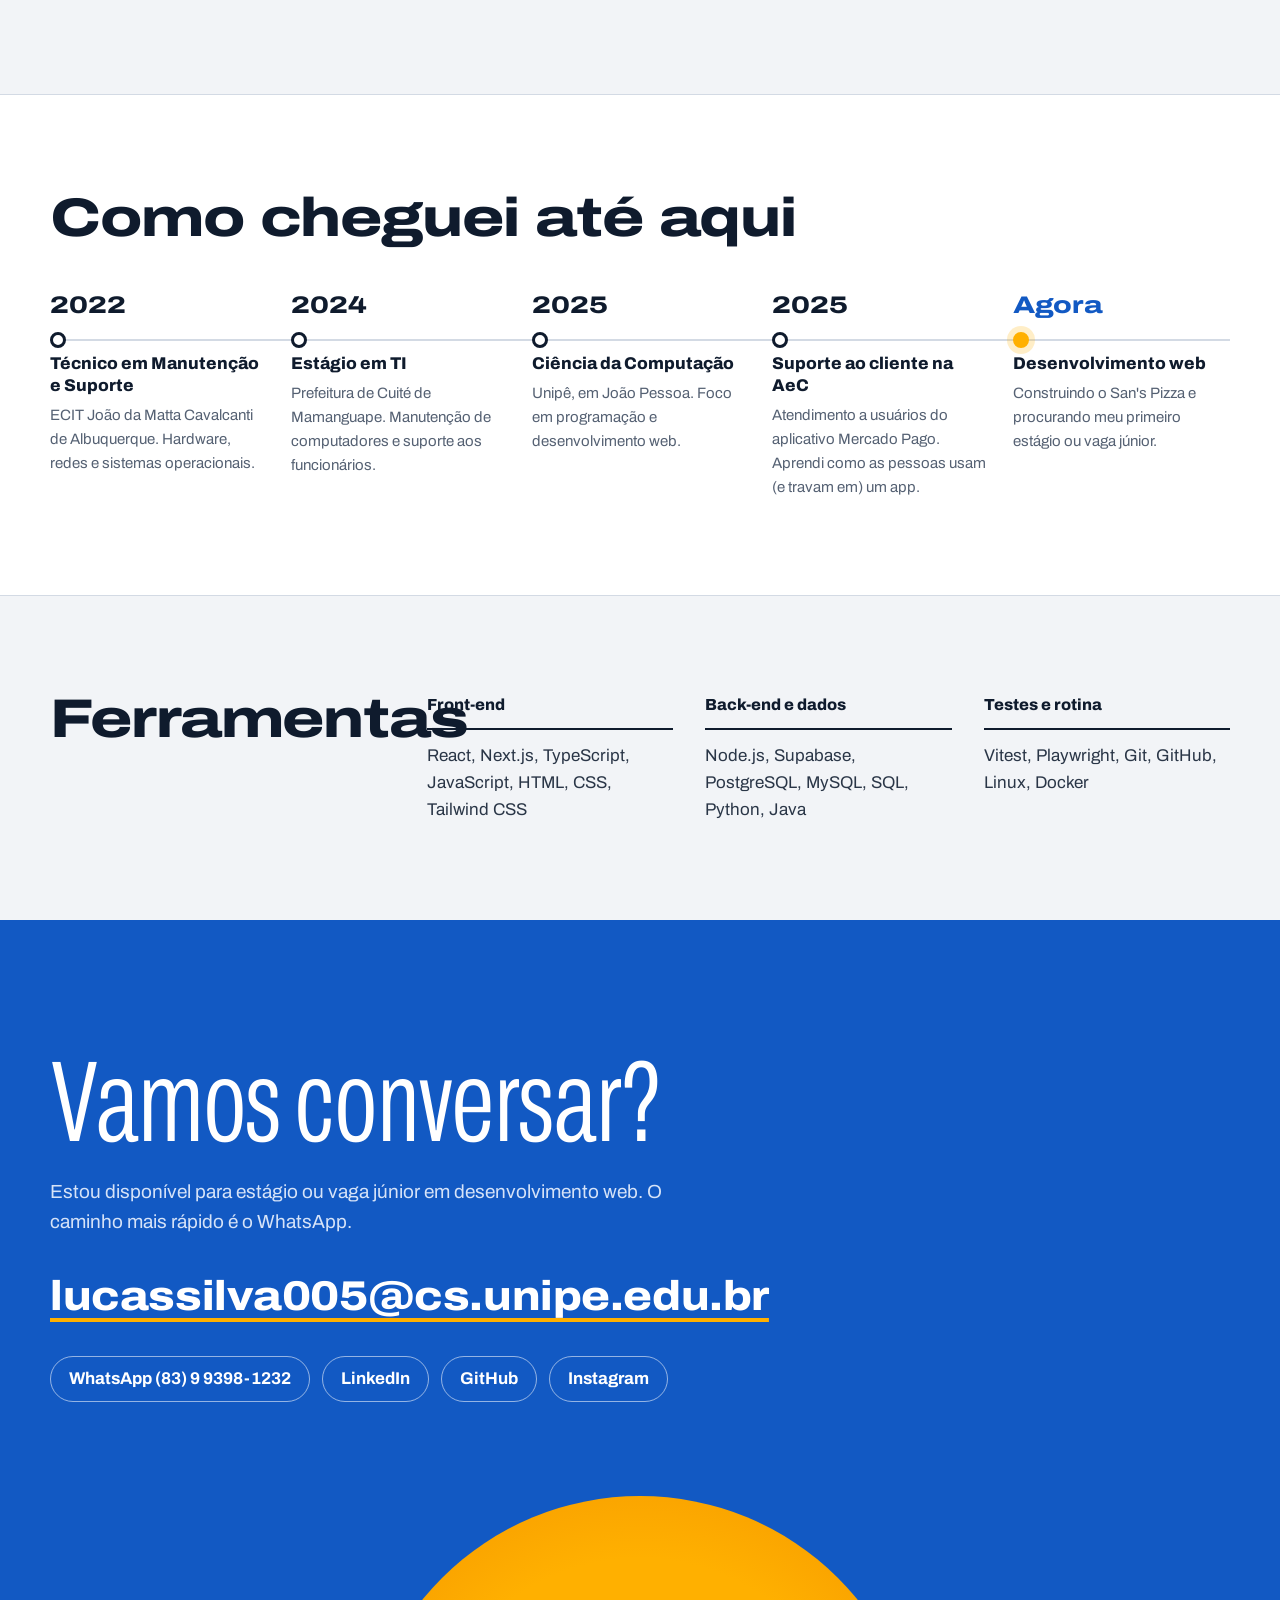
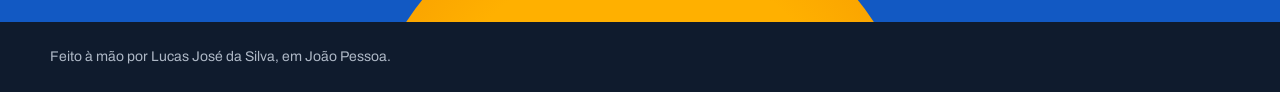
==== commit e68d8481: "Prévia ao vivo do Bendito Sabor, diagrama do San's Pizza e status" ====
--- a/index.html
+++ b/index.html
@@ -14,7 +14,7 @@
   <link rel="preconnect" href="https://fonts.googleapis.com" />
   <link rel="preconnect" href="https://fonts.gstatic.com" crossorigin />
   <link href="https://fonts.googleapis.com/css2?family=Archivo:ital,wdth,wght@0,62..125,300..900;1,100,400&display=swap" rel="stylesheet" />
-  <link rel="stylesheet" href="style.css?v=30" />
+  <link rel="stylesheet" href="style.css?v=40" />
 </head>
 
 <body>
@@ -40,6 +40,7 @@
     <section class="hero" id="inicio">
       <div class="wrap hero-in">
         <div class="hero-text">
+          <p class="status"><span aria-hidden="true"></span><span data-i18n="status">Disponível para estágio ou vaga júnior</span></p>
           <p class="hello" data-i18n="hello">Oi, eu sou o Lucas José da Silva.</p>
           <h1 class="headline">
             <span class="hl-1" data-i18n="h1a">Do hardware</span>
@@ -130,19 +131,66 @@
               <p class="case-note" data-i18n="caseNote">O código é privado, mas posso mostrar e explicar tudo numa entrevista.</p>
             </div>
           </div>
+
+          <div class="arch">
+            <h4 data-i18n="archT">Como funciona por dentro</h4>
+            <div class="arch-scroll">
+              <svg viewBox="0 0 760 236" role="img" aria-labelledby="arch-desc">
+                <title id="arch-desc">Cliente, equipe e dono acessam o app em Next.js, que guarda os dados no Supabase com segurança por linha.</title>
+                <defs>
+                  <marker id="arrow" viewBox="0 0 10 10" refX="9" refY="5" markerWidth="8" markerHeight="8" orient="auto-start-reverse">
+                    <path d="M0 0 L10 5 L0 10 z" fill="#0F1B2D" />
+                  </marker>
+                </defs>
+                <g class="arch-who">
+                  <rect x="1" y="8" width="190" height="48" rx="12" />
+                  <rect x="1" y="94" width="190" height="48" rx="12" />
+                  <rect x="1" y="180" width="190" height="48" rx="12" />
+                  <text x="96" y="37" data-i18n="arc1">Cliente</text>
+                  <text x="96" y="123" data-i18n="arc2">Balcão e cozinha</text>
+                  <text x="96" y="209" data-i18n="arc3">Dono</text>
+                </g>
+                <g class="arch-lines">
+                  <path d="M191 32 C 240 32, 240 118, 286 118" marker-end="url(#arrow)" />
+                  <path d="M191 118 L 286 118" marker-end="url(#arrow)" />
+                  <path d="M191 204 C 240 204, 240 118, 286 118" marker-end="url(#arrow)" />
+                  <path d="M490 118 L 586 118" marker-start="url(#arrow)" marker-end="url(#arrow)" />
+                </g>
+                <g class="arch-app">
+                  <rect x="288" y="64" width="200" height="108" rx="16" />
+                  <text x="388" y="110" class="big">Next.js</text>
+                  <text x="388" y="138" class="small">React · Auth.js · Zod</text>
+                </g>
+                <g class="arch-db">
+                  <rect x="588" y="64" width="170" height="108" rx="16" />
+                  <text x="673" y="110" class="big">Supabase</text>
+                  <text x="673" y="138" class="small">PostgreSQL + RLS</text>
+                </g>
+              </svg>
+            </div>
+            <p class="arch-note" data-i18n="arcTest">Com testes automatizados em Vitest e Playwright.</p>
+          </div>
         </article>
 
         <div class="more">
-          <article class="more-item">
+          <article class="more-item more-item--live">
             <div>
               <h3>Bendito Sabor</h3>
               <p data-i18n="bsD">Cardápio digital para um restaurante em João Pessoa. O cliente monta o pedido na mesa e envia direto para a cozinha pelo WhatsApp.</p>
               <p class="stack">HTML · CSS · JavaScript</p>
-            </div>
-            <div class="more-links">
-              <a href="https://lucasjose17.github.io/bendito-sabor/" target="_blank" rel="noopener" data-i18n="openSite">Abrir o site</a>
-              <a href="https://github.com/LucasJose17/bendito-sabor" target="_blank" rel="noopener" data-i18n="seeCode">Ver código</a>
-            </div>
+              <div class="more-links">
+                <a href="https://lucasjose17.github.io/bendito-sabor/" target="_blank" rel="noopener" data-i18n="openSite">Abrir o site</a>
+                <a href="https://github.com/LucasJose17/bendito-sabor" target="_blank" rel="noopener" data-i18n="seeCode">Ver código</a>
+              </div>
+            </div>
+            <figure class="live">
+              <div class="phone">
+                <div class="phone-screen">
+                  <iframe src="https://lucasjose17.github.io/bendito-sabor/" title="Prévia ao vivo do site Bendito Sabor" loading="lazy"></iframe>
+                </div>
+              </div>
+              <figcaption data-i18n="liveCap">Prévia ao vivo: role e toque no cardápio.</figcaption>
+            </figure>
           </article>
 
           <article class="more-item">
@@ -237,6 +285,6 @@
     </div>
   </footer>
 
-  <script src="script.js?v=30"></script>
+  <script src="script.js?v=40"></script>
 </body>
 </html>
--- a/style.css
+++ b/style.css
@@ -904,3 +904,184 @@
     animation: none;
   }
 }
+
+/* ---------- Status no topo ---------- */
+
+.status {
+  display: inline-flex;
+  align-items: center;
+  gap: 10px;
+  padding: 6px 14px 6px 10px;
+  border-radius: 999px;
+  background: var(--white);
+  border: 1px solid var(--line);
+  font-size: 0.875rem;
+  font-weight: 600;
+  margin-bottom: 18px;
+}
+
+.status span:first-child {
+  width: 9px;
+  height: 9px;
+  border-radius: 50%;
+  background: #1F9D55;
+  box-shadow: 0 0 0 4px rgba(31, 157, 85, 0.15);
+}
+
+/* ---------- Diagrama do San's Pizza ---------- */
+
+.arch {
+  margin-top: clamp(28px, 4vw, 44px);
+  padding-top: clamp(28px, 4vw, 44px);
+  border-top: 1px solid var(--line);
+}
+
+.arch h4 {
+  font-size: 1rem;
+  font-weight: 800;
+  margin-bottom: 18px;
+}
+
+.arch-scroll {
+  overflow-x: auto;
+}
+
+.arch svg {
+  display: block;
+  width: 100%;
+  min-width: 620px;
+  height: auto;
+  font-family: var(--font);
+}
+
+.arch-who rect {
+  fill: var(--paper);
+  stroke: var(--line);
+  stroke-width: 1.5;
+}
+
+.arch-who text {
+  font-size: 15px;
+  font-weight: 700;
+  fill: var(--ink);
+  text-anchor: middle;
+}
+
+.arch-lines path {
+  fill: none;
+  stroke: var(--ink);
+  stroke-width: 1.5;
+}
+
+.arch-app rect {
+  fill: var(--white);
+  stroke: var(--sea);
+  stroke-width: 2;
+}
+
+.arch-db rect {
+  fill: var(--sea);
+}
+
+.arch .big {
+  font-size: 22px;
+  font-weight: 800;
+  text-anchor: middle;
+  font-variation-settings: "wdth" 115;
+}
+
+.arch .small {
+  font-size: 13px;
+  text-anchor: middle;
+}
+
+.arch-app .big {
+  fill: var(--ink);
+}
+
+.arch-app .small {
+  fill: var(--muted);
+}
+
+.arch-db .big,
+.arch-db .small {
+  fill: var(--white);
+}
+
+.arch-note {
+  margin-top: 14px;
+  color: var(--muted);
+  font-size: 0.9375rem;
+}
+
+/* ---------- Prévia ao vivo do Bendito Sabor ---------- */
+
+.more-item--live {
+  grid-template-columns: minmax(0, 1fr) auto;
+  align-items: center;
+}
+
+.more-item--live .more-links {
+  margin-top: 16px;
+}
+
+.live {
+  margin: 0;
+  display: grid;
+  justify-items: center;
+  gap: 10px;
+}
+
+.phone {
+  position: relative;
+  width: 236px;
+  height: 470px;
+  padding: 26px 10px 10px;
+  border-radius: 36px;
+  background: var(--ink);
+  box-shadow: 0 30px 60px -32px rgba(15, 27, 45, 0.5);
+}
+
+.phone::before {
+  content: "";
+  position: absolute;
+  top: 11px;
+  left: 50%;
+  width: 56px;
+  height: 5px;
+  border-radius: 5px;
+  background: #2B3A50;
+  transform: translateX(-50%);
+}
+
+.phone-screen {
+  width: 216px;
+  height: 434px;
+  border-radius: 24px;
+  overflow: hidden;
+  background: var(--white);
+}
+
+.phone iframe {
+  display: block;
+  width: 360px;
+  height: 723px;
+  border: 0;
+  transform: scale(0.6);
+  transform-origin: 0 0;
+}
+
+.live figcaption {
+  font-size: 0.875rem;
+  color: var(--muted);
+}
+
+@media (max-width: 720px) {
+  .more-item--live {
+    grid-template-columns: 1fr;
+  }
+
+  .live {
+    justify-self: center;
+  }
+}
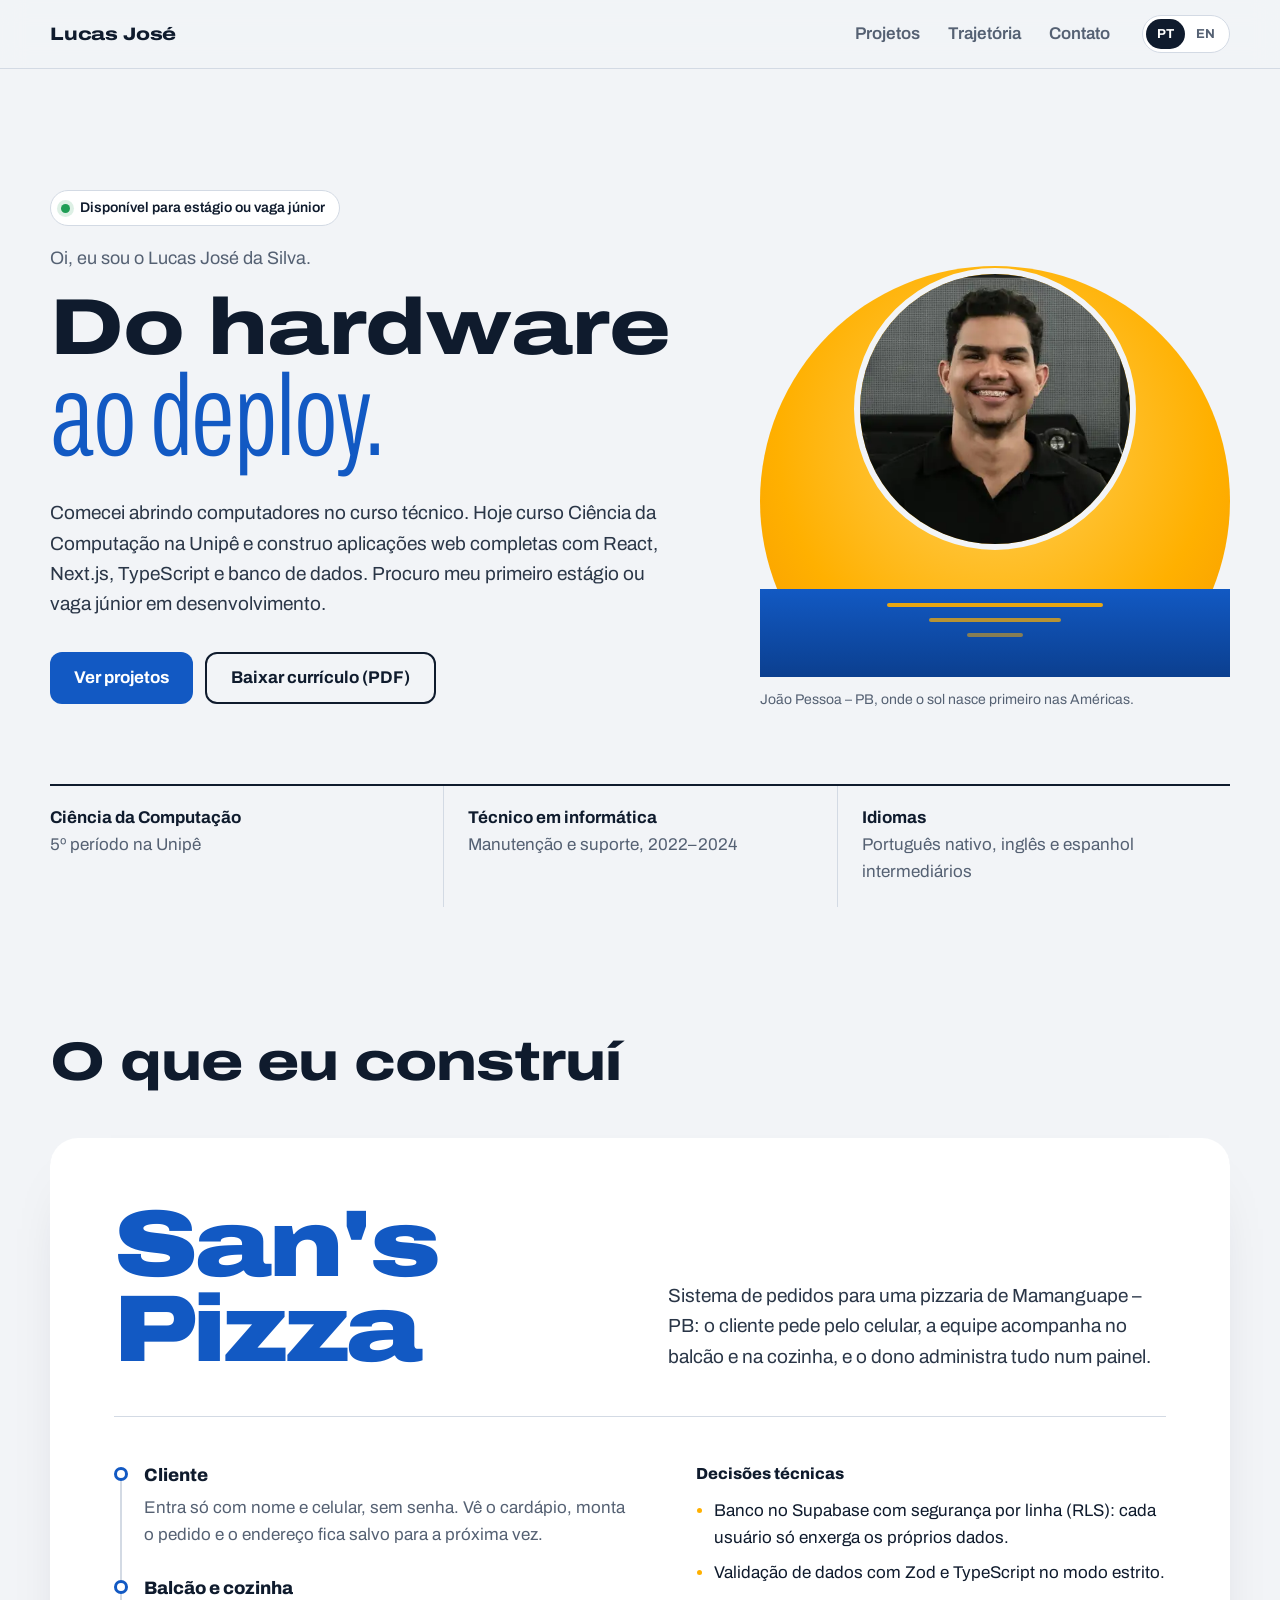
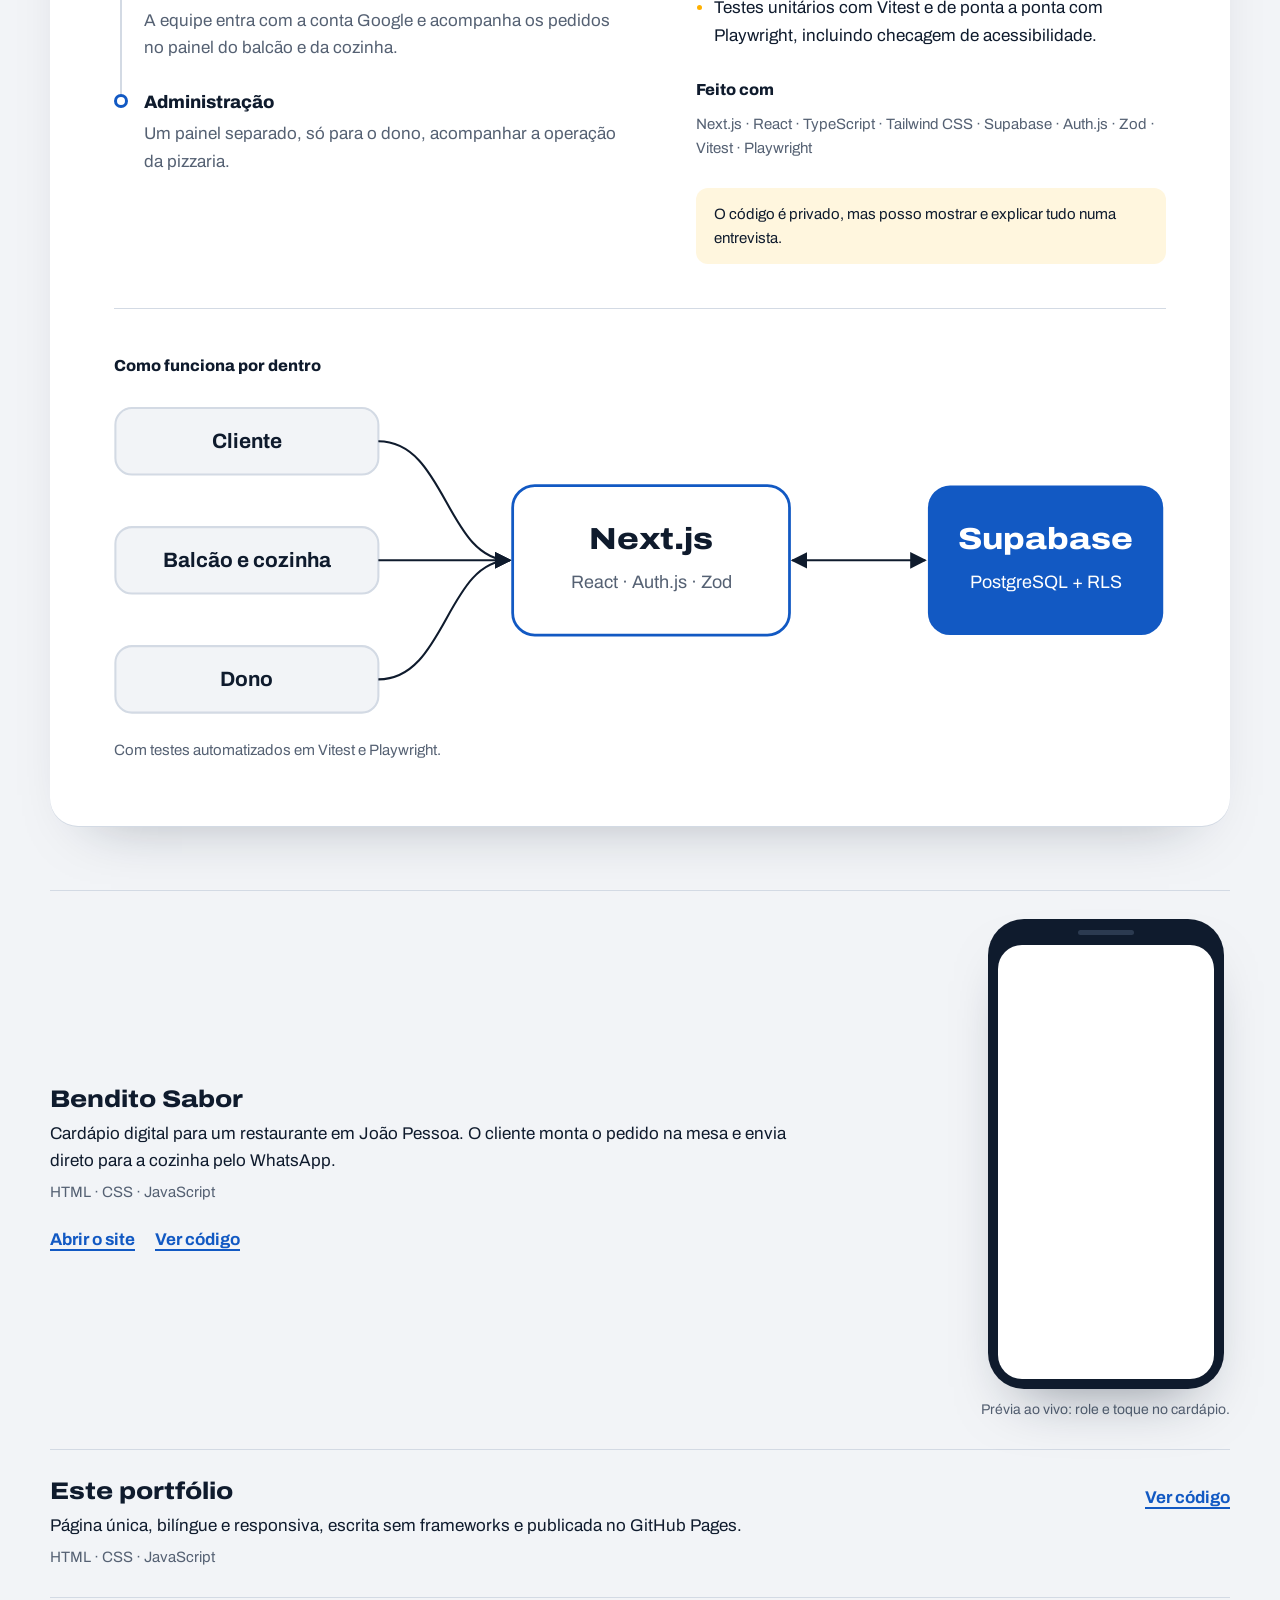
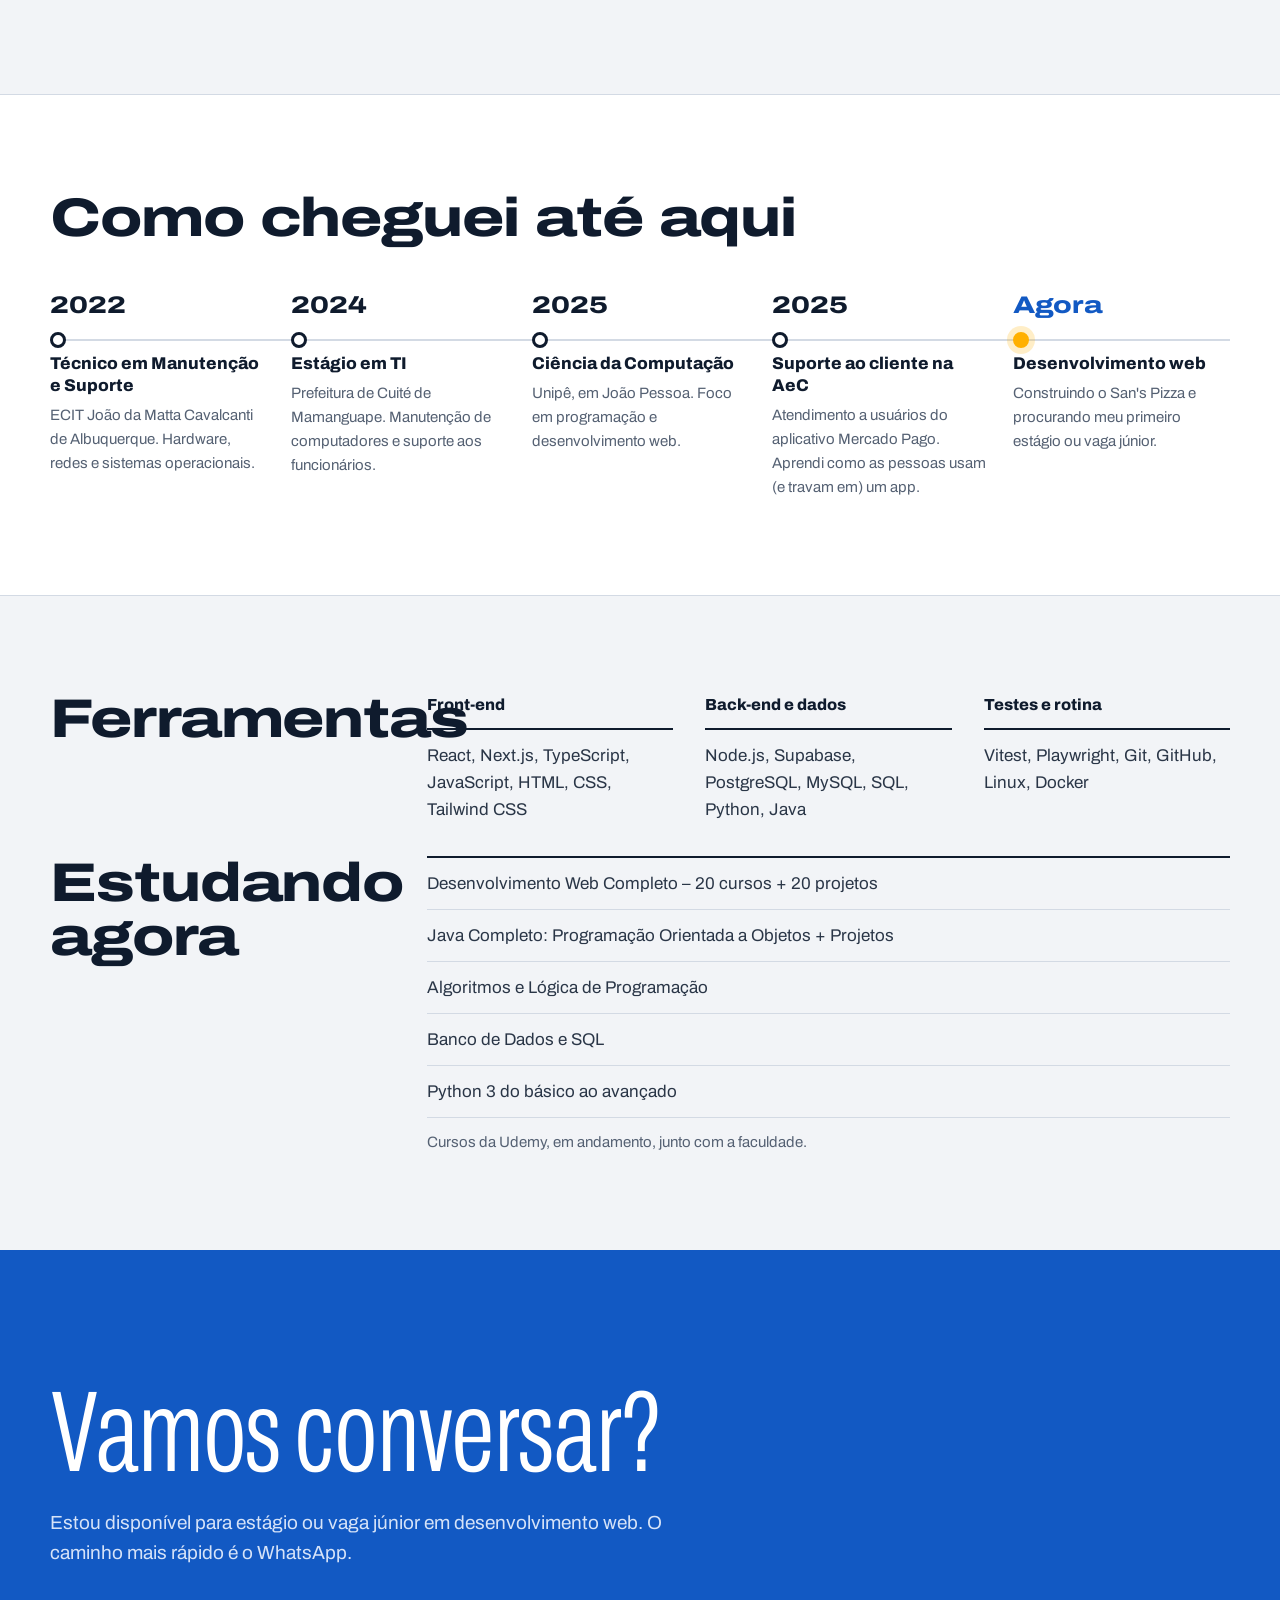
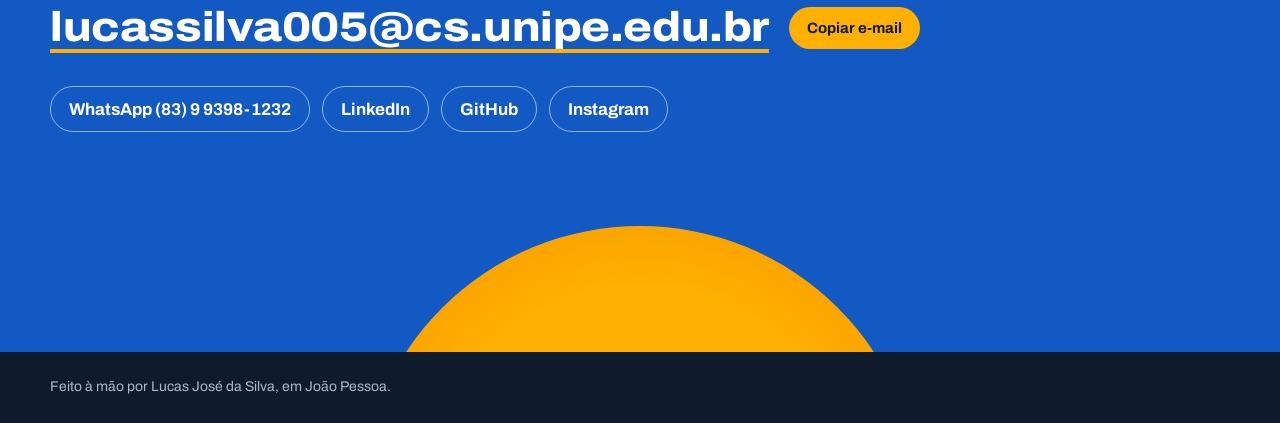
==== commit 2469029d: "Imagem de compartilhamento, cursos, copiar e-mail e página 404" ====
--- a/index.html
+++ b/index.html
@@ -8,13 +8,17 @@
   <meta name="theme-color" content="#F2F4F7" />
   <meta property="og:title" content="Lucas José da Silva · Do hardware ao deploy" />
   <meta property="og:description" content="Estudante de Ciência da Computação (Unipê) em busca de estágio ou vaga júnior em desenvolvimento web." />
-  <meta property="og:image" content="https://lucasjose17.github.io/foto-lucas.webp" />
+  <meta property="og:image" content="https://lucasjose17.github.io/og-image.png" />
+  <meta property="og:image:width" content="1200" />
+  <meta property="og:image:height" content="630" />
+  <meta property="og:url" content="https://lucasjose17.github.io/" />
+  <meta name="twitter:card" content="summary_large_image" />
   <meta property="og:type" content="website" />
   <link rel="icon" href="data:image/svg+xml,%3Csvg xmlns='http://www.w3.org/2000/svg' viewBox='0 0 32 32'%3E%3Ccircle cx='16' cy='18' r='11' fill='%23FFB000'/%3E%3Crect y='18' width='32' height='14' fill='%231259C3'/%3E%3C/svg%3E" />
   <link rel="preconnect" href="https://fonts.googleapis.com" />
   <link rel="preconnect" href="https://fonts.gstatic.com" crossorigin />
   <link href="https://fonts.googleapis.com/css2?family=Archivo:ital,wdth,wght@0,62..125,300..900;1,100,400&display=swap" rel="stylesheet" />
-  <link rel="stylesheet" href="style.css?v=40" />
+  <link rel="stylesheet" href="style.css?v=50" />
 </head>
 
 <body>
@@ -259,6 +263,18 @@
             <p>Vitest, Playwright, Git, GitHub, Linux, Docker</p>
           </div>
         </div>
+
+        <h2 class="section-title" data-i18n="studyTitle">Estudando agora</h2>
+        <div class="study">
+          <ul class="courses">
+            <li>Desenvolvimento Web Completo – 20 cursos + 20 projetos</li>
+            <li>Java Completo: Programação Orientada a Objetos + Projetos</li>
+            <li>Algoritmos e Lógica de Programação</li>
+            <li>Banco de Dados e SQL</li>
+            <li>Python 3 do básico ao avançado</li>
+          </ul>
+          <p class="study-note" data-i18n="studyNote">Cursos da Udemy, em andamento, junto com a faculdade.</p>
+        </div>
       </div>
     </section>
 
@@ -267,7 +283,10 @@
       <div class="wrap">
         <h2 id="contact-title" class="contact-title" data-i18n="contactTitle">Vamos conversar?</h2>
         <p class="contact-lede" data-i18n="contactLede">Estou disponível para estágio ou vaga júnior em desenvolvimento web. O caminho mais rápido é o WhatsApp.</p>
-        <a class="mail" href="mailto:lucassilva005@cs.unipe.edu.br">lucassilva005@cs.unipe.edu.br</a>
+        <div class="mail-row">
+          <a class="mail" href="mailto:lucassilva005@cs.unipe.edu.br">lucassilva005@cs.unipe.edu.br</a>
+          <button type="button" class="copy" id="copyMail" data-i18n="copy">Copiar e-mail</button>
+        </div>
         <ul class="channels">
           <li><a href="https://wa.me/5583993981232" target="_blank" rel="noopener">WhatsApp (83) 9 9398-1232</a></li>
           <li><a href="https://www.linkedin.com/in/lucas-jos%C3%A9-b01bb9332/" target="_blank" rel="noopener">LinkedIn</a></li>
@@ -285,6 +304,6 @@
     </div>
   </footer>
 
-  <script src="script.js?v=40"></script>
+  <script src="script.js?v=50"></script>
 </body>
 </html>
--- a/style.css
+++ b/style.css
@@ -1085,3 +1085,86 @@
     justify-self: center;
   }
 }
+
+/* ---------- Estudando agora ---------- */
+
+.study {
+  min-width: 0;
+}
+
+.courses {
+  list-style: none;
+  padding: 0;
+  border-top: 2px solid var(--ink);
+}
+
+.courses li {
+  padding: 12px 0;
+  border-bottom: 1px solid var(--line);
+  color: #2A3647;
+}
+
+.study-note {
+  margin-top: 12px;
+  font-size: 0.9375rem;
+  color: var(--muted);
+}
+
+/* ---------- Copiar e-mail ---------- */
+
+.mail-row {
+  display: flex;
+  flex-wrap: wrap;
+  align-items: center;
+  gap: 16px 20px;
+  margin-bottom: 36px;
+}
+
+.mail-row .mail {
+  margin-bottom: 0;
+}
+
+.copy {
+  font: inherit;
+  font-weight: 700;
+  font-size: 0.9375rem;
+  color: var(--ink);
+  background: var(--sun);
+  border: 0;
+  border-radius: 999px;
+  min-height: 42px;
+  padding: 0 18px;
+  cursor: pointer;
+}
+
+.copy:hover {
+  background: var(--sun-soft);
+}
+
+/* ---------- Página 404 ---------- */
+
+.lost {
+  min-height: 100vh;
+  display: grid;
+  place-content: center;
+  gap: 20px;
+  padding: 40px 24px;
+}
+
+.lost h1 {
+  font-weight: 800;
+  font-variation-settings: "wdth" 125;
+  font-size: clamp(2.6rem, 8vw, 5rem);
+  line-height: 0.95;
+  letter-spacing: -0.02em;
+}
+
+.lost p {
+  max-width: 30em;
+  color: #2A3647;
+  font-size: 1.125rem;
+}
+
+.lost .btn {
+  justify-self: start;
+}
